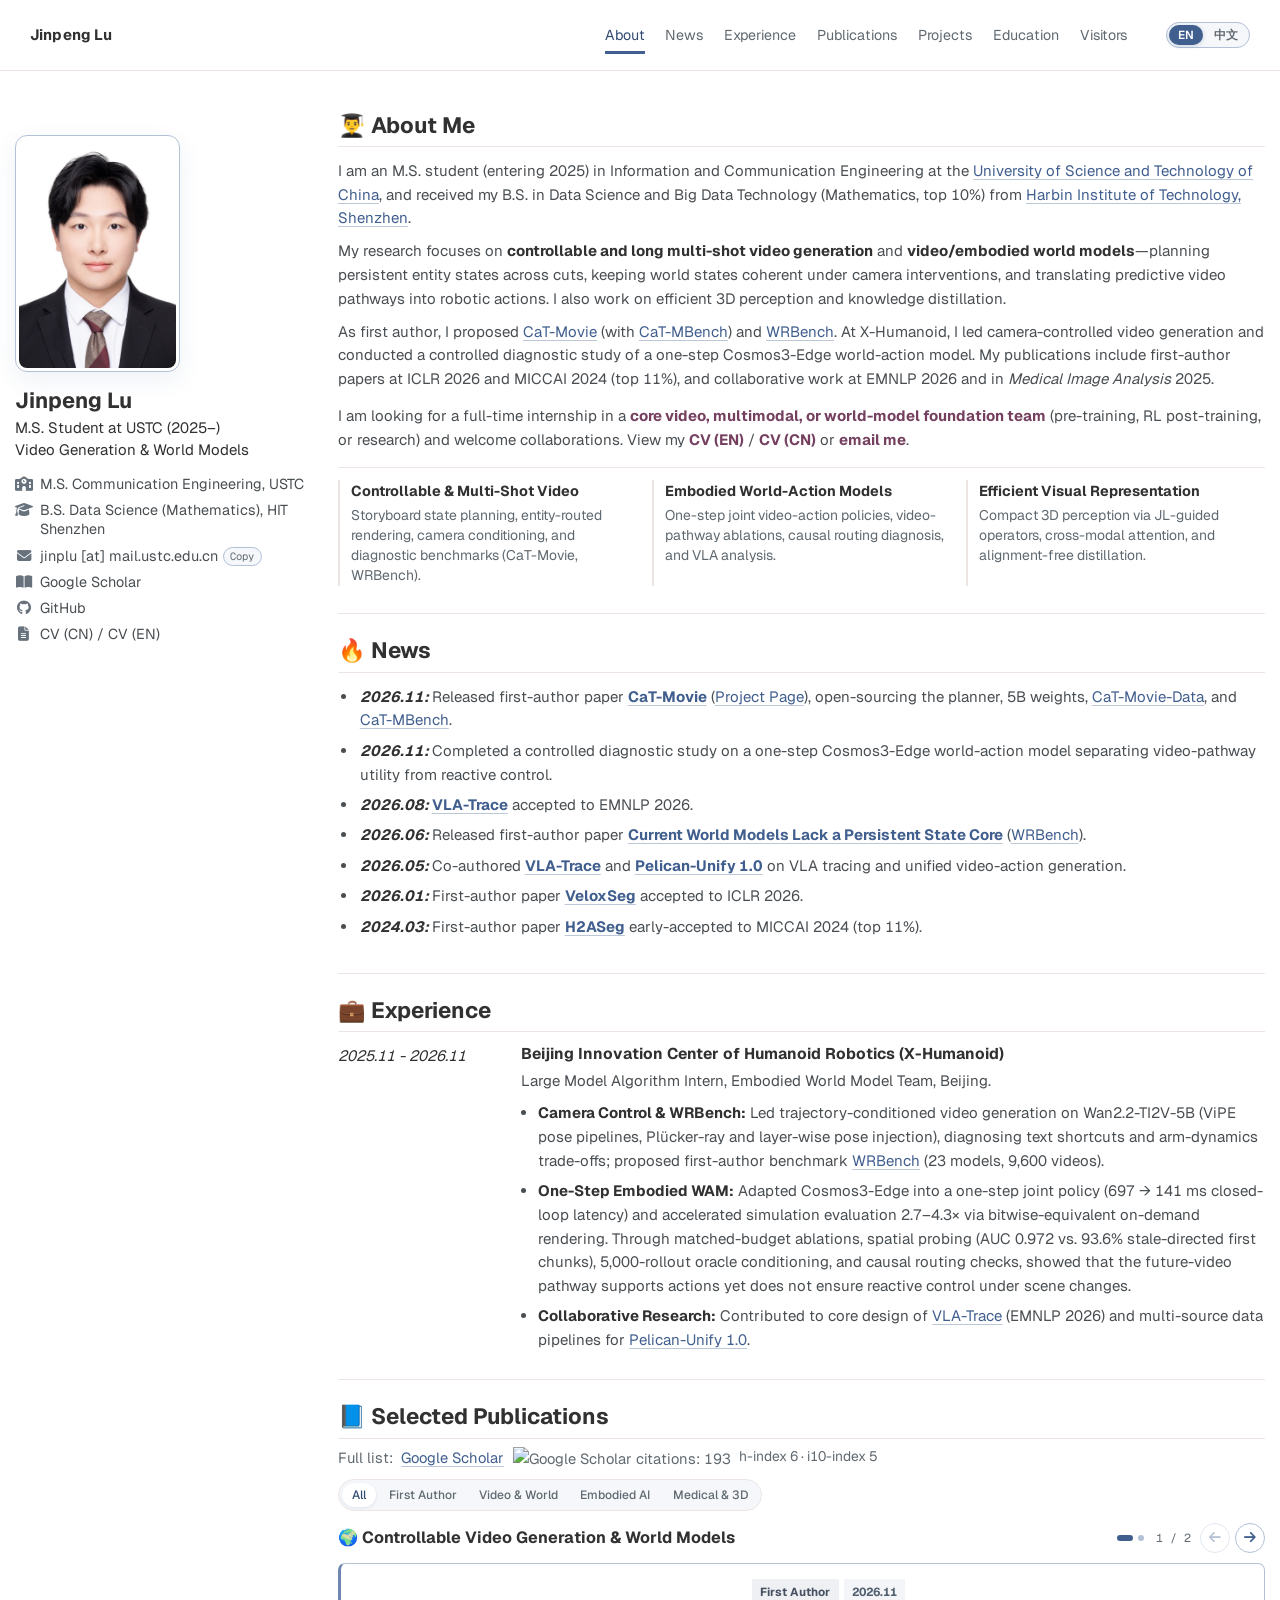
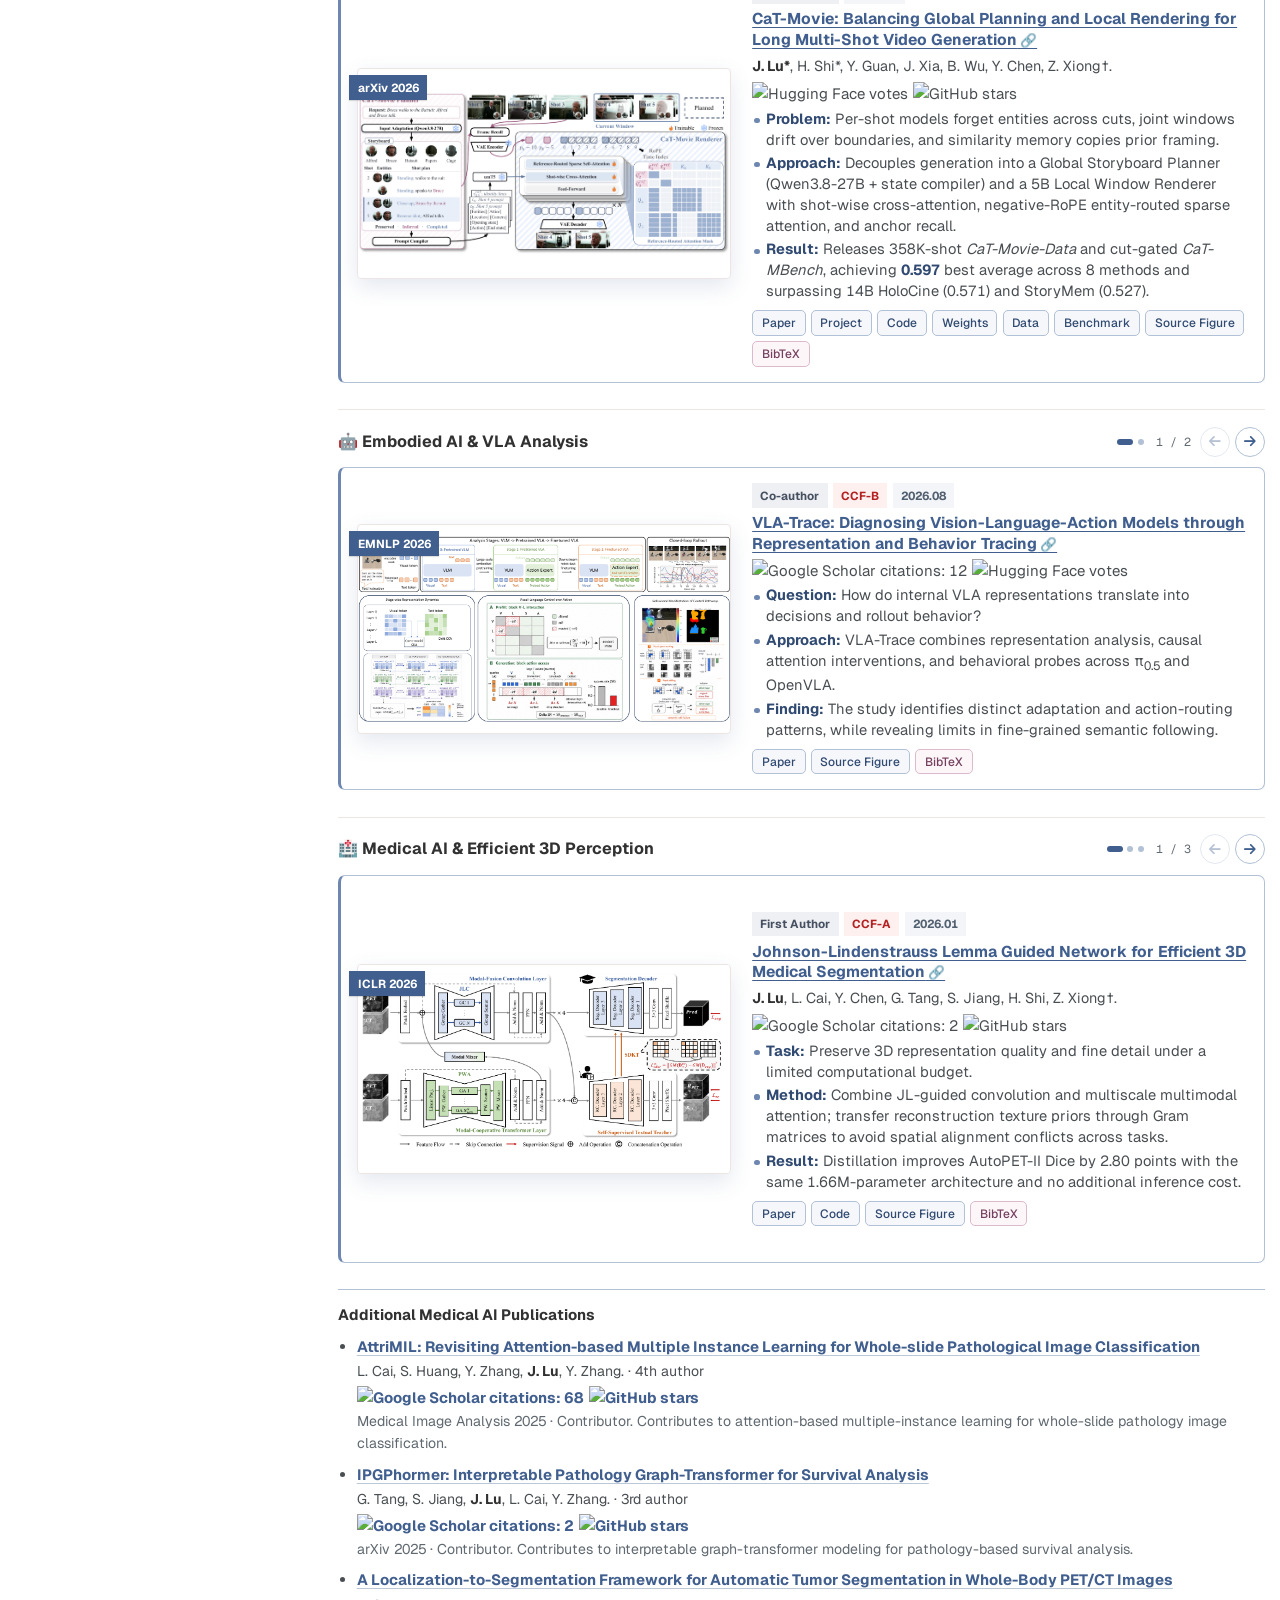
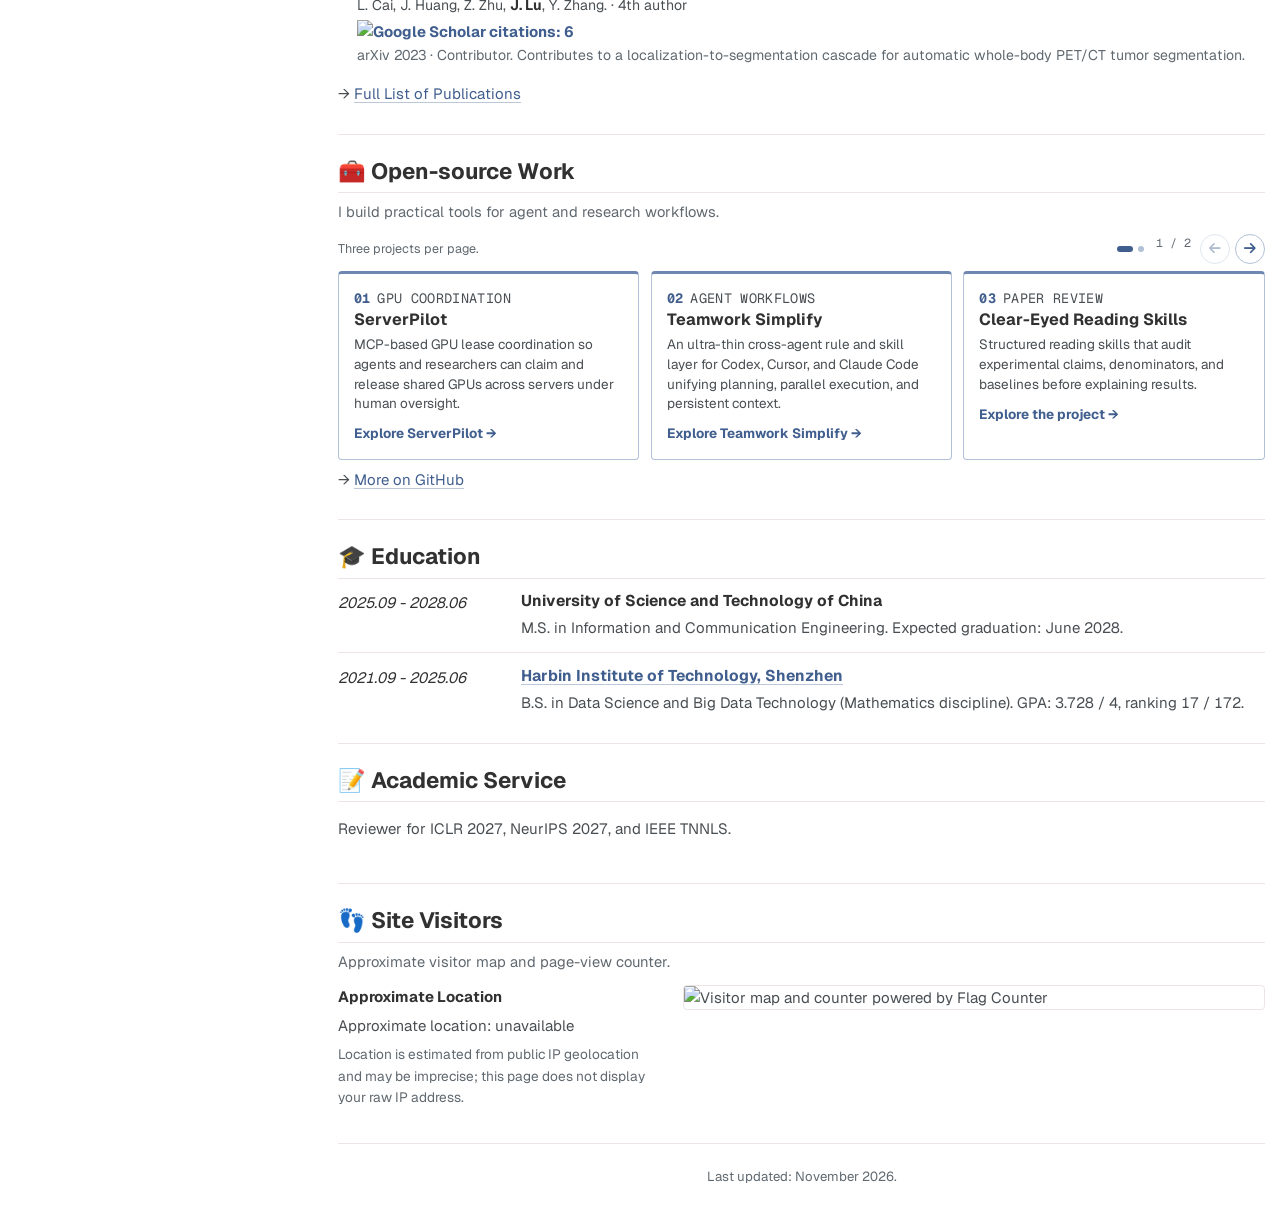
==== index.html @ 99c49405 "Note 2025 M.S. cohort and remove bold emphasis on Cosmos3-Edge" ====
<!doctype html>
<html lang="en">
  <head>
    <meta charset="utf-8">
    <meta name="viewport" content="width=device-width, initial-scale=1">
    <title>Jinpeng Lu | Controllable Video Generation and World Models</title>
    <meta
      name="description"
      content="Jinpeng Lu studies controllable and long multi-shot video generation and video/embodied world models at the University of Science and Technology of China."
    >
    <meta name="author" content="Jinpeng Lu">
    <meta property="og:title" content="Jinpeng Lu | Academic Homepage">
    <meta property="og:description" content="Controllable multi-shot video generation, video and embodied world models, and efficient 3D visual representation.">
    <meta property="og:type" content="profile">
    <meta property="og:image" content="assets/img/profile.jpg">
    <link rel="alternate" hreflang="en" href="index.html">
    <link rel="alternate" hreflang="zh-CN" href="zh.html">
    <link rel="preconnect" href="https://fonts.googleapis.com">
    <link rel="preconnect" href="https://fonts.gstatic.com" crossorigin>
    <link href="https://fonts.googleapis.com/css2?family=Geist:wght@400;500;600;700&amp;family=Geist+Mono:wght@400;500&amp;display=swap" rel="stylesheet">
    <link rel="stylesheet" href="https://cdnjs.cloudflare.com/ajax/libs/font-awesome/6.5.2/css/all.min.css">
    <link rel="stylesheet" href="assets/css/styles.css?v=20261122-bilingual">
  </head>
  <body>
    <header class="site-header" id="site-header">
      <div class="scroll-progress" id="scroll-progress" aria-hidden="true"></div>
      <nav class="navbar" aria-label="Primary navigation">
        <a class="brand" href="#about">Jinpeng Lu</a>
        <div class="nav-actions">
          <div class="lang-switch" role="group" aria-label="Language switcher">
            <a class="lang-switch-btn is-active" href="index.html" lang="en" aria-current="page">EN</a>
            <a class="lang-switch-btn" href="zh.html" lang="zh-CN" data-lang-switch>中文</a>
          </div>
          <button class="nav-toggle" type="button" aria-label="Toggle navigation" aria-expanded="false" aria-controls="primary-navigation">
            <span></span>
            <span></span>
            <span></span>
          </button>
        </div>
        <div class="nav-links" id="primary-navigation">
          <a href="#about">About</a>
          <a href="#news">News</a>
          <a href="#experience">Experience</a>
          <a href="#publications">Publications</a>
          <a href="#tools">Projects</a>
          <a href="#education">Education</a>
          <a href="#visitors">Visitors</a>
        </div>
      </nav>
    </header>

    <main class="site-layout">
      <aside class="profile-column" aria-label="Profile">
        <section class="profile-card">
          <img class="avatar" src="assets/img/profile.jpg" alt="Portrait of Jinpeng Lu">
          <h1>Jinpeng Lu</h1>
          <p class="profile-role">M.S. Student at USTC (2025–)<br>Video Generation &amp; World Models</p>

          <ul class="profile-links" aria-label="Profile links">
            <li>
              <i class="fa-solid fa-school" aria-hidden="true"></i>
              <span>M.S. Communication Engineering, USTC</span>
            </li>
            <li>
              <i class="fa-solid fa-graduation-cap" aria-hidden="true"></i>
              <span>B.S. Data Science (Mathematics), <a href="https://www.hitsz.edu.cn/" target="_blank" rel="noopener">HIT Shenzhen</a></span>
            </li>
            <li>
              <i class="fa-solid fa-envelope" aria-hidden="true"></i>
              <span class="email-row">
                <a href="mailto:jinplu@mail.ustc.edu.cn">jinplu [at] mail.ustc.edu.cn</a>
                <button class="copy-email-btn" type="button" id="copy-email-btn" data-email="jinplu@mail.ustc.edu.cn" aria-label="Copy email address">Copy</button>
              </span>
            </li>
            <li>
              <i class="fa-solid fa-book-open" aria-hidden="true"></i>
              <a href="https://scholar.google.com/citations?user=wnc_GPkAAAAJ&amp;hl=en" target="_blank" rel="noopener">
                Google Scholar
              </a>
            </li>
            <li>
              <i class="fa-brands fa-github" aria-hidden="true"></i>
              <a href="https://github.com/JinPLu?tab=repositories" target="_blank" rel="noopener">
                GitHub
              </a>
            </li>
            <li>
              <i class="fa-solid fa-file-lines" aria-hidden="true"></i>
              <span>
                <a href="docs/jinpeng-lu-cv-cn.pdf" target="_blank" rel="noopener">CV (CN)</a>
                /
                <a href="docs/jinpeng-lu-cv-en.pdf" target="_blank" rel="noopener">CV (EN)</a>
              </span>
            </li>
          </ul>
        </section>
      </aside>

      <div class="content-column">
        <section id="about" class="section about-section">
          <h2>👨‍🎓 About Me</h2>
          <div class="about-copy">
            <p>
              I am an M.S. student (entering 2025) in Information and Communication Engineering at the
              <a href="https://www.ustc.edu.cn/" target="_blank" rel="noopener">University of Science and Technology of China</a>,
              and received my B.S. in Data Science and Big Data Technology (Mathematics, top 10%) from
              <a href="https://www.hitsz.edu.cn/" target="_blank" rel="noopener">Harbin Institute of Technology, Shenzhen</a>.
            </p>
            <p>
              My research focuses on <strong>controllable and long multi-shot video generation</strong> and <strong>video/embodied world models</strong>—planning persistent entity states across cuts, keeping world states coherent under camera interventions, and translating predictive video pathways into robotic actions. I also work on efficient 3D perception and knowledge distillation.
            </p>
            <p>
              As first author, I proposed <a href="https://jinplu.github.io/CaT-Movie/" target="_blank" rel="noopener">CaT-Movie</a> (with <a href="https://huggingface.co/datasets/JinPLU/CaT-MBench" target="_blank" rel="noopener">CaT-MBench</a>) and <a href="https://jinplu.github.io/WRBench/" target="_blank" rel="noopener">WRBench</a>. At X-Humanoid, I led camera-controlled video generation and conducted a controlled diagnostic study of a one-step Cosmos3-Edge world-action model. My publications include first-author papers at ICLR 2026 and MICCAI 2024 (top 11%), and collaborative work at EMNLP 2026 and in <em>Medical Image Analysis</em> 2025.
            </p>
            <p class="current-focus">I am looking for a full-time internship in a <strong>core video, multimodal, or world-model foundation team</strong> (pre-training, RL post-training, or research) and welcome collaborations. View my <a href="docs/jinpeng-lu-cv-en.pdf" target="_blank" rel="noopener">CV (EN)</a> / <a href="docs/jinpeng-lu-cv-cn.pdf" target="_blank" rel="noopener">CV (CN)</a> or <a href="mailto:jinplu@mail.ustc.edu.cn">email me</a>.</p>
          </div>

          <ul class="quick-facts" aria-label="Research interests">
            <li>
              <strong>Controllable &amp; Multi-Shot Video</strong>
              <span>Storyboard state planning, entity-routed rendering, camera conditioning, and diagnostic benchmarks (CaT-Movie, WRBench).</span>
            </li>
            <li>
              <strong>Embodied World-Action Models</strong>
              <span>One-step joint video-action policies, video-pathway ablations, causal routing diagnosis, and VLA analysis.</span>
            </li>
            <li>
              <strong>Efficient Visual Representation</strong>
              <span>Compact 3D perception via JL-guided operators, cross-modal attention, and alignment-free distillation.</span>
            </li>
          </ul>
        </section>

        <section id="news" class="section reveal-item">
          <div class="section-heading">
            <h2>🔥 News</h2>
          </div>
          <ul class="news-list">
            <li><time>2026.11</time><span>Released first-author paper <strong><a href="https://arxiv.org/abs/2611.25620" target="_blank" rel="noopener">CaT-Movie</a></strong> (<a href="https://jinplu.github.io/CaT-Movie/" target="_blank" rel="noopener">Project Page</a>), open-sourcing the planner, 5B weights, <a href="https://huggingface.co/datasets/JinPLU/CaT-Movie-Data" target="_blank" rel="noopener">CaT-Movie-Data</a>, and <a href="https://huggingface.co/datasets/JinPLU/CaT-MBench" target="_blank" rel="noopener">CaT-MBench</a>.</span></li>
            <li><time>2026.11</time><span>Completed a controlled diagnostic study on a one-step Cosmos3-Edge world-action model separating video-pathway utility from reactive control.</span></li>
            <li><time>2026.08</time><span><strong><a href="https://arxiv.org/abs/2605.30117" target="_blank" rel="noopener">VLA-Trace</a></strong> accepted to EMNLP 2026.</span></li>
            <li><time>2026.06</time><span>Released first-author paper <strong><a href="https://arxiv.org/abs/2606.20545" target="_blank" rel="noopener">Current World Models Lack a Persistent State Core</a></strong> (<a href="https://jinplu.github.io/WRBench/" target="_blank" rel="noopener">WRBench</a>).</span></li>
            <li><time>2026.05</time><span>Co-authored <strong><a href="https://arxiv.org/abs/2605.30117" target="_blank" rel="noopener">VLA-Trace</a></strong> and <strong><a href="https://arxiv.org/abs/2605.15153" target="_blank" rel="noopener">Pelican-Unify 1.0</a></strong> on VLA tracing and unified video-action generation.</span></li>
            <li><time>2026.01</time><span>First-author paper <strong><a href="https://arxiv.org/abs/2509.22307" target="_blank" rel="noopener">VeloxSeg</a></strong> accepted to ICLR 2026.</span></li>
            <li><time>2024.03</time><span>First-author paper <strong><a href="https://doi.org/10.1007/978-3-031-72111-3_30" target="_blank" rel="noopener">H2ASeg</a></strong> early-accepted to MICCAI 2024 (top 11%).</span></li>
          </ul>
        </section>

        <section id="experience" class="section reveal-item">
          <div class="section-heading">
            <h2>💼 Experience</h2>
          </div>
          <div class="timeline">
            <article class="timeline-item">
              <div class="timeline-date">2025.11 - 2026.11</div>
              <div>
                <h3>Beijing Innovation Center of Humanoid Robotics (X-Humanoid)</h3>
                <p>Large Model Algorithm Intern, Embodied World Model Team, Beijing.</p>
                <ul class="experience-details">
                  <li><strong>Camera Control &amp; WRBench:</strong> Led trajectory-conditioned video generation on Wan2.2-TI2V-5B (ViPE pose pipelines, Plücker-ray and layer-wise pose injection), diagnosing text shortcuts and arm-dynamics trade-offs; proposed first-author benchmark <a href="https://jinplu.github.io/WRBench/" target="_blank" rel="noopener">WRBench</a> (23 models, 9,600 videos).</li>
                  <li><strong>One-Step Embodied WAM:</strong> Adapted Cosmos3-Edge into a one-step joint policy (697 → 141 ms closed-loop latency) and accelerated simulation evaluation 2.7–4.3× via bitwise-equivalent on-demand rendering. Through matched-budget ablations, spatial probing (AUC 0.972 vs. 93.6% stale-directed first chunks), 5,000-rollout oracle conditioning, and causal routing checks, showed that the future-video pathway supports actions yet does not ensure reactive control under scene changes.</li>
                  <li><strong>Collaborative Research:</strong> Contributed to core design of <a href="https://arxiv.org/abs/2605.30117" target="_blank" rel="noopener">VLA-Trace</a> (EMNLP 2026) and multi-source data pipelines for <a href="https://arxiv.org/abs/2605.15153" target="_blank" rel="noopener">Pelican-Unify 1.0</a>.</li>
                </ul>
              </div>
            </article>
          </div>
        </section>

        <section id="publications" class="section reveal-item">
          <div class="section-heading">
            <h2>📘 Selected Publications</h2>
            <div class="publications-toolbar">
              <p class="citation-overview">
                Full list: <a href="https://scholar.google.com/citations?user=wnc_GPkAAAAJ&amp;hl=en" target="_blank" rel="noopener">Google Scholar</a>
                <a class="metric-link" href="https://scholar.google.com/citations?user=wnc_GPkAAAAJ&amp;hl=en" target="_blank" rel="noopener">
                  <img src="https://img.shields.io/badge/citations-193-blue?logo=google-scholar&amp;logoColor=white&amp;style=flat-square" alt="Google Scholar citations: 193">
                </a>
                <span class="citation-stats">h-index 6 · i10-index 5</span>
              </p>
              <div class="pub-filter-tabs" role="toolbar" aria-label="Filter publications">
                <button class="pub-filter-tab is-active" type="button" data-pub-filter="all">All</button>
                <button class="pub-filter-tab" type="button" data-pub-filter="first">First Author</button>
                <button class="pub-filter-tab" type="button" data-pub-filter="video">Video &amp; World</button>
                <button class="pub-filter-tab" type="button" data-pub-filter="embodied">Embodied AI</button>
                <button class="pub-filter-tab" type="button" data-pub-filter="medical">Medical &amp; 3D</button>
              </div>
            </div>
          </div>

          <div class="publication-fields">
            <div class="publication-field" data-topic-group="video">
              <div class="publication-field-header">
                <h3 class="publication-field-heading">🌍 Controllable Video Generation &amp; World Models</h3>
                <div class="publication-rail-controls" aria-label="Video generation publication controls">
                  <span class="publication-rail-counter" data-publication-counter aria-live="polite">1 / 2</span>
                  <button class="publication-rail-button" type="button" data-publication-control="previous" aria-label="Show previous Video Generation publication">
                    <i class="fa-solid fa-arrow-left" aria-hidden="true"></i>
                  </button>
                  <button class="publication-rail-button" type="button" data-publication-control="next" aria-label="Show next Video Generation publication">
                    <i class="fa-solid fa-arrow-right" aria-hidden="true"></i>
                  </button>
                </div>
              </div>
              <div class="publication-list publication-rail" data-publication-rail tabindex="0" aria-label="Video generation and world model publications">
                <article class="publication" data-topic="video" data-role="first">
                  <a class="pub-figure" href="assets/papers/cat-movie-overview.png" data-lightbox-img="assets/papers/cat-movie-overview.png" data-lightbox-title="CaT-Movie Overview" target="_blank" rel="noopener" aria-label="Open CaT-Movie overview figure">
                    <span class="badge badge-primary">arXiv 2026</span>
                    <img src="assets/papers/cat-movie-overview.png" alt="CaT-Movie overview showing Global Storyboard Planner, Anchor Recall, and Local Window Renderer">
                  </a>
                  <div class="pub-body">
                    <div class="pub-meta">
                      <span class="badge badge-role">First Author</span>
                      <span class="badge badge-period">2026.11</span>
                    </div>
                    <h3><a href="https://arxiv.org/abs/2611.25620" target="_blank" rel="noopener">CaT-Movie: Balancing Global Planning and Local Rendering for Long Multi-Shot Video Generation</a></h3>
                    <p class="authors"><strong>J. Lu*</strong>, H. Shi*, Y. Guan, J. Xia, B. Wu, Y. Chen, Z. Xiong†.</p>
                    <div class="pub-metrics" aria-label="Paper metrics">
                      <a class="metric-link" href="https://huggingface.co/papers/2611.25620" target="_blank" rel="noopener">
                        <img src="https://img.shields.io/badge/dynamic/json?style=flat-square&amp;label=HF%20votes&amp;query=upvotes&amp;url=https%3A%2F%2Fhuggingface.co%2Fapi%2Fpapers%2F2611.25620&amp;color=405e8e" alt="Hugging Face votes">
                      </a>
                      <a class="metric-link" href="https://github.com/JinPLu/CaT-Movie" target="_blank" rel="noopener">
                        <img src="https://img.shields.io/github/stars/JinPLu/CaT-Movie?style=flat-square&amp;label=Stars&amp;color=405e8e" alt="GitHub stars">
                      </a>
                    </div>
                    <ul class="pub-summary" aria-label="Project summary">
                      <li><strong>Problem:</strong> Per-shot models forget entities across cuts, joint windows drift over boundaries, and similarity memory copies prior framing.</li>
                      <li><strong>Approach:</strong> Decouples generation into a Global Storyboard Planner (Qwen3.8-27B + state compiler) and a 5B Local Window Renderer with shot-wise cross-attention, negative-RoPE entity-routed sparse attention, and anchor recall.</li>
                      <li><strong>Result:</strong> Releases 358K-shot <em>CaT-Movie-Data</em> and cut-gated <em>CaT-MBench</em>, achieving <strong>0.597</strong> best average across 8 methods and surpassing 14B HoloCine (0.571) and StoryMem (0.527).</li>
                    </ul>
                    <div class="pub-links">
                      <a href="https://arxiv.org/abs/2611.25620" target="_blank" rel="noopener">Paper</a>
                      <a href="https://jinplu.github.io/CaT-Movie/" target="_blank" rel="noopener">Project</a>
                      <a href="https://github.com/JinPLu/CaT-Movie" target="_blank" rel="noopener">Code</a>
                      <a href="https://huggingface.co/JinPLU/CaT-Movie" target="_blank" rel="noopener">Weights</a>
                      <a href="https://huggingface.co/datasets/JinPLU/CaT-Movie-Data" target="_blank" rel="noopener">Data</a>
                      <a href="https://huggingface.co/datasets/JinPLU/CaT-MBench" target="_blank" rel="noopener">Benchmark</a>
                      <a href="assets/papers/cat-movie-overview.png" target="_blank" rel="noopener">Source Figure</a>
                      <button class="bibtex-toggle" type="button" data-bibtex-toggle="bib-catmovie" aria-expanded="false">BibTeX</button>
                    </div>
                    <div class="bibtex-drawer" id="bib-catmovie" hidden>
                      <div class="bibtex-drawer-head">
                        <span>BibTeX</span>
                        <button class="bibtex-copy-btn" type="button" data-bibtex-copy="bib-catmovie">Copy</button>
                      </div>
                      <pre>@article{lu2026catmovie,
  title={CaT-Movie: Balancing Global Planning and Local Rendering for Long Multi-Shot Video Generation},
  author={Lu, Jinpeng and Shi, Haoyuan and Guan, Yuanshen and Xia, Jiyuan and Wu, Bin and Chen, Yinda and Xiong, Zhiwei},
  journal={arXiv preprint arXiv:2611.25620},
  year={2026}
}</pre>
                    </div>
                  </div>
                </article>

                <article class="publication" data-topic="video" data-role="first">
                  <a class="pub-figure" href="assets/papers/wrbench-teaser.pdf" data-lightbox-img="assets/papers/previews/wrbench-teaser.png" data-lightbox-title="WRBench: Persistent State Core" target="_blank" rel="noopener" aria-label="Open WRBench source figure">
                    <span class="badge badge-primary">arXiv 2026</span>
                    <img src="assets/papers/previews/wrbench-teaser.png" alt="WRBench source figure showing viewpoint changes and state-consistency evaluation" loading="lazy">
                  </a>
                  <div class="pub-body">
                    <div class="pub-meta">
                      <span class="badge badge-role">First Author</span>
                      <span class="badge badge-period">2026.06</span>
                    </div>
                    <h3><a href="https://arxiv.org/abs/2606.20545" target="_blank" rel="noopener">Current World Models Lack a Persistent State Core</a></h3>
                    <p class="authors"><strong>J. Lu</strong>, D. Zhu, H. Shi, L. Cai, G. Tang, Y. Chen, J. Cao, D. Tang, Y. Zhang, Y. Dai, X. Ju†.</p>
                    <div class="pub-metrics" aria-label="Paper metrics">
                      <a class="metric-link" href="https://scholar.google.com/citations?view_op=view_citation&amp;hl=en&amp;user=wnc_GPkAAAAJ&amp;pagesize=100&amp;citation_for_view=wnc_GPkAAAAJ:YsMSGLbcyi4C" target="_blank" rel="noopener">
                        <img src="https://img.shields.io/badge/citations-14-blue?logo=google-scholar&amp;logoColor=white&amp;style=flat-square" alt="Google Scholar citations: 14">
                      </a>
                      <a class="metric-link" href="https://huggingface.co/papers/2606.20545" target="_blank" rel="noopener">
                        <img src="https://img.shields.io/badge/dynamic/json?style=flat-square&amp;label=HF%20votes&amp;query=upvotes&amp;url=https%3A%2F%2Fhuggingface.co%2Fapi%2Fpapers%2F2606.20545&amp;color=405e8e" alt="Hugging Face votes">
                      </a>
                      <a class="metric-link" href="https://github.com/JinPLu/WRBench" target="_blank" rel="noopener">
                        <img src="https://img.shields.io/github/stars/JinPLu/WRBench?style=flat-square&amp;label=Stars&amp;color=405e8e" alt="GitHub stars">
                      </a>
                    </div>
                    <ul class="pub-summary" aria-label="Project summary">
                      <li><strong>Question:</strong> Is rendering decoupled from world-state evolution when camera motion changes only the observation?</li>
                      <li><strong>Approach:</strong> WRBench separates camera execution, visual integrity, visible evolution, re-observation support, and conditional endpoint consistency across four native camera-control interfaces.</li>
                      <li><strong>Finding:</strong> Across 9,600 videos from 23 models, viewpoint changes disrupted event evolution; better visuals and re-observation support did not reliably yield correct event endpoints.</li>
                    </ul>
                    <div class="pub-links">
                      <a href="https://arxiv.org/abs/2606.20545" target="_blank" rel="noopener">Paper</a>
                      <a href="https://jinplu.github.io/WRBench/" target="_blank" rel="noopener">Project</a>
                      <a href="https://github.com/JinPLu/WRBench" target="_blank" rel="noopener">Code</a>
                      <a href="https://huggingface.co/collections/WRBench/wrbench-current-world-models-lack-a-persistent-state-core-6a365c717251293c9fc2cc26" target="_blank" rel="noopener">Artifacts</a>
                      <a href="https://huggingface.co/spaces/WRBench/wrbench-leaderboard" target="_blank" rel="noopener">Leaderboard</a>
                      <a href="assets/papers/wrbench-teaser.pdf" target="_blank" rel="noopener">Source Figure</a>
                      <button class="bibtex-toggle" type="button" data-bibtex-toggle="bib-wrbench" aria-expanded="false">BibTeX</button>
                    </div>
                    <div class="bibtex-drawer" id="bib-wrbench" hidden>
                      <div class="bibtex-drawer-head">
                        <span>BibTeX</span>
                        <button class="bibtex-copy-btn" type="button" data-bibtex-copy="bib-wrbench">Copy</button>
                      </div>
                      <pre>@article{lu2026wrbench,
  title={Current World Models Lack a Persistent State Core},
  author={Lu, Jinpeng and Zhu, Dexu and Shi, Haoyuan and Cai, Linghan and Tang, Guo and Chen, Yinda and Cao, Jie and Tang, Duyu and Zhang, Yi and Dai, Yong and Ju, Xiaozhu},
  journal={arXiv preprint arXiv:2606.20545},
  year={2026}
}</pre>
                    </div>
                  </div>
                </article>
              </div>
            </div>

            <div class="publication-field" data-topic-group="embodied">
              <div class="publication-field-header">
                <h3 class="publication-field-heading">🤖 Embodied AI &amp; VLA Analysis</h3>
                <div class="publication-rail-controls" aria-label="Embodied AI publication controls">
                  <span class="publication-rail-counter" data-publication-counter aria-live="polite">1 / 2</span>
                  <button class="publication-rail-button" type="button" data-publication-control="previous" aria-label="Show previous Embodied AI publication">
                    <i class="fa-solid fa-arrow-left" aria-hidden="true"></i>
                  </button>
                  <button class="publication-rail-button" type="button" data-publication-control="next" aria-label="Show next Embodied AI publication">
                    <i class="fa-solid fa-arrow-right" aria-hidden="true"></i>
                  </button>
                </div>
              </div>
              <div class="publication-list publication-rail" data-publication-rail tabindex="0" aria-label="Embodied AI publications">
                <article class="publication" data-topic="embodied" data-role="collab">
                  <a class="pub-figure" href="assets/papers/vlatrace-framework.pdf" data-lightbox-img="assets/papers/previews/vlatrace-framework.png" data-lightbox-title="VLA-Trace Framework" target="_blank" rel="noopener" aria-label="Open VLA-Trace source figure">
                    <span class="badge badge-primary">EMNLP 2026</span>
                    <img src="assets/papers/previews/vlatrace-framework.png" alt="VLA-Trace source figure showing representation and behavior tracing framework" loading="lazy">
                  </a>
                  <div class="pub-body">
                    <div class="pub-meta">
                      <span class="badge badge-role">Co-author</span>
                      <span class="badge badge-ccf">CCF-B</span>
                      <span class="badge badge-period">2026.08</span>
                    </div>
                    <h3><a href="https://arxiv.org/abs/2605.30117" target="_blank" rel="noopener">VLA-Trace: Diagnosing Vision-Language-Action Models through Representation and Behavior Tracing</a></h3>
                    <div class="pub-metrics" aria-label="Paper metrics">
                      <a class="metric-link" href="https://scholar.google.com/citations?view_op=view_citation&amp;hl=en&amp;user=wnc_GPkAAAAJ&amp;pagesize=100&amp;citation_for_view=wnc_GPkAAAAJ:W7OEmFMy1HYC" target="_blank" rel="noopener">
                        <img src="https://img.shields.io/badge/citations-12-blue?logo=google-scholar&amp;logoColor=white&amp;style=flat-square" alt="Google Scholar citations: 12">
                      </a>
                      <a class="metric-link" href="https://huggingface.co/papers/2605.30117" target="_blank" rel="noopener">
                        <img src="https://img.shields.io/badge/dynamic/json?style=flat-square&amp;label=HF%20votes&amp;query=upvotes&amp;url=https%3A%2F%2Fhuggingface.co%2Fapi%2Fpapers%2F2605.30117&amp;color=405e8e" alt="Hugging Face votes">
                      </a>
                    </div>
                    <ul class="pub-summary" aria-label="Project summary">
                      <li><strong>Question:</strong> How do internal VLA representations translate into decisions and rollout behavior?</li>
                      <li><strong>Approach:</strong> VLA-Trace combines representation analysis, causal attention interventions, and behavioral probes across π<sub>0.5</sub> and OpenVLA.</li>
                      <li><strong>Finding:</strong> The study identifies distinct adaptation and action-routing patterns, while revealing limits in fine-grained semantic following.</li>
                    </ul>
                    <div class="pub-links">
                      <a href="https://arxiv.org/abs/2605.30117" target="_blank" rel="noopener">Paper</a>
                      <a href="assets/papers/vlatrace-framework.pdf" target="_blank" rel="noopener">Source Figure</a>
                      <button class="bibtex-toggle" type="button" data-bibtex-toggle="bib-vlatrace" aria-expanded="false">BibTeX</button>
                    </div>
                    <div class="bibtex-drawer" id="bib-vlatrace" hidden>
                      <div class="bibtex-drawer-head">
                        <span>BibTeX</span>
                        <button class="bibtex-copy-btn" type="button" data-bibtex-copy="bib-vlatrace">Copy</button>
                      </div>
                      <pre>@inproceedings{shi2026vlatrace,
  title={VLA-Trace: Diagnosing Vision-Language-Action Models through Representation and Behavior Tracing},
  author={Shi, Haoyuan and others},
  booktitle={EMNLP},
  year={2026}
}</pre>
                    </div>
                  </div>
                </article>

                <article class="publication" data-topic="embodied" data-role="collab">
                  <a class="pub-figure" href="assets/papers/pelican-unified-ac.pdf" data-lightbox-img="assets/papers/previews/pelican-unified-ac.png" data-lightbox-title="Pelican-Unify 1.0 Architecture" target="_blank" rel="noopener" aria-label="Open Pelican-Unify source figure">
                    <span class="badge badge-primary">arXiv 2026</span>
                    <img src="assets/papers/previews/pelican-unified-ac.png" alt="Pelican-Unify source figure showing embodied intelligence model components" loading="lazy">
                  </a>
                  <div class="pub-body">
                    <div class="pub-meta">
                      <span class="badge badge-role">Co-author</span>
                      <span class="badge badge-period">2026.05</span>
                    </div>
                    <h3><a href="https://arxiv.org/abs/2605.15153" target="_blank" rel="noopener">Pelican-Unify 1.0: A Unified Embodied Intelligence Model</a></h3>
                    <div class="pub-metrics" aria-label="Paper metrics">
                      <a class="metric-link" href="https://scholar.google.com/citations?view_op=view_citation&amp;hl=en&amp;user=wnc_GPkAAAAJ&amp;pagesize=100&amp;citation_for_view=wnc_GPkAAAAJ:eQOLeE2rZwMC" target="_blank" rel="noopener">
                        <img src="https://img.shields.io/badge/citations-9-blue?logo=google-scholar&amp;logoColor=white&amp;style=flat-square" alt="Google Scholar citations: 9">
                      </a>
                      <a class="metric-link" href="https://huggingface.co/papers/2605.15153" target="_blank" rel="noopener">
                        <img src="https://img.shields.io/badge/dynamic/json?style=flat-square&amp;label=HF%20votes&amp;query=upvotes&amp;url=https%3A%2F%2Fhuggingface.co%2Fapi%2Fpapers%2F2605.15153&amp;color=405e8e" alt="Hugging Face votes">
                      </a>
                    </div>
                    <ul class="pub-summary" aria-label="Project summary">
                      <li><strong>Question:</strong> Can one embodied model connect visual understanding, reasoning, future prediction, and action generation?</li>
                      <li><strong>Approach:</strong> Pelican-Unify uses a shared vision-language model, then jointly generates future video and action.</li>
                      <li><strong>Training:</strong> Language, video, and action objectives are optimized together instead of as isolated specialist capabilities.</li>
                    </ul>
                    <div class="pub-links">
                      <a href="https://arxiv.org/abs/2605.15153" target="_blank" rel="noopener">Paper</a>
                      <a href="assets/papers/pelican-unified-ac.pdf" target="_blank" rel="noopener">Source Figure</a>
                      <button class="bibtex-toggle" type="button" data-bibtex-toggle="bib-pelican" aria-expanded="false">BibTeX</button>
                    </div>
                    <div class="bibtex-drawer" id="bib-pelican" hidden>
                      <div class="bibtex-drawer-head">
                        <span>BibTeX</span>
                        <button class="bibtex-copy-btn" type="button" data-bibtex-copy="bib-pelican">Copy</button>
                      </div>
                      <pre>@article{zhang2026pelican,
  title={Pelican-Unify 1.0: A Unified Embodied Intelligence Model for Understanding, Reasoning, Imagination and Action},
  author={Zhang, Yi and others},
  journal={arXiv preprint arXiv:2605.15153},
  year={2026}
}</pre>
                    </div>
                  </div>
                </article>
              </div>
            </div>

            <div class="publication-field" data-topic-group="medical">
              <div class="publication-field-header">
                <h3 class="publication-field-heading">🏥 Medical AI &amp; Efficient 3D Perception</h3>
                <div class="publication-rail-controls" aria-label="Medical AI publication controls">
                  <span class="publication-rail-counter" data-publication-counter aria-live="polite">1 / 3</span>
                  <button class="publication-rail-button" type="button" data-publication-control="previous" aria-label="Show previous Medical AI publication">
                    <i class="fa-solid fa-arrow-left" aria-hidden="true"></i>
                  </button>
                  <button class="publication-rail-button" type="button" data-publication-control="next" aria-label="Show next Medical AI publication">
                    <i class="fa-solid fa-arrow-right" aria-hidden="true"></i>
                  </button>
                </div>
              </div>
              <div class="publication-list publication-rail" data-publication-rail tabindex="0" aria-label="Medical AI publications">
                <article class="publication" data-topic="medical" data-role="first">
                  <a class="pub-figure" href="assets/papers/veloxseg-overview.pdf" data-lightbox-img="assets/papers/previews/veloxseg-overview.png" data-lightbox-title="VeloxSeg Overview (ICLR 2026)" target="_blank" rel="noopener" aria-label="Open VeloxSeg source figure">
                    <span class="badge badge-primary">ICLR 2026</span>
                    <img src="assets/papers/previews/veloxseg-overview.png" alt="VeloxSeg overview source figure" loading="lazy">
                  </a>
                  <div class="pub-body">
                    <div class="pub-meta">
                      <span class="badge badge-role">First Author</span>
                      <span class="badge badge-ccf">CCF-A</span>
                      <span class="badge badge-period">2026.01</span>
                    </div>
                    <h3><a href="https://arxiv.org/abs/2509.22307" target="_blank" rel="noopener">Johnson-Lindenstrauss Lemma Guided Network for Efficient 3D Medical Segmentation</a></h3>
                    <p class="authors"><strong>J. Lu</strong>, L. Cai, Y. Chen, G. Tang, S. Jiang, H. Shi, Z. Xiong†.</p>
                    <div class="pub-metrics" aria-label="Paper metrics">
                      <a class="metric-link" href="https://scholar.google.com/citations?view_op=view_citation&amp;hl=en&amp;user=wnc_GPkAAAAJ&amp;pagesize=100&amp;citation_for_view=wnc_GPkAAAAJ:WF5omc3nYNoC" target="_blank" rel="noopener">
                        <img src="https://img.shields.io/badge/citations-2-blue?logo=google-scholar&amp;logoColor=white&amp;style=flat-square" alt="Google Scholar citations: 2">
                      </a>
                      <a class="metric-link" href="https://github.com/JinPLu/VeloxSeg" target="_blank" rel="noopener">
                        <img src="https://img.shields.io/github/stars/JinPLu/VeloxSeg?style=flat-square&amp;label=Stars&amp;color=405e8e" alt="GitHub stars">
                      </a>
                    </div>
                    <ul class="pub-summary" aria-label="Project summary">
                      <li><strong>Task:</strong> Preserve 3D representation quality and fine detail under a limited computational budget.</li>
                      <li><strong>Method:</strong> Combine JL-guided convolution and multiscale multimodal attention; transfer reconstruction texture priors through Gram matrices to avoid spatial alignment conflicts across tasks.</li>
                      <li><strong>Result:</strong> Distillation improves AutoPET-II Dice by 2.80 points with the same 1.66M-parameter architecture and no additional inference cost.</li>
                    </ul>
                    <div class="pub-links">
                      <a href="https://arxiv.org/abs/2509.22307" target="_blank" rel="noopener">Paper</a>
                      <a href="https://github.com/JinPLu/VeloxSeg" target="_blank" rel="noopener">Code</a>
                      <a href="assets/papers/veloxseg-overview.pdf" target="_blank" rel="noopener">Source Figure</a>
                      <button class="bibtex-toggle" type="button" data-bibtex-toggle="bib-veloxseg" aria-expanded="false">BibTeX</button>
                    </div>
                    <div class="bibtex-drawer" id="bib-veloxseg" hidden>
                      <div class="bibtex-drawer-head">
                        <span>BibTeX</span>
                        <button class="bibtex-copy-btn" type="button" data-bibtex-copy="bib-veloxseg">Copy</button>
                      </div>
                      <pre>@inproceedings{lu2026veloxseg,
  title={Johnson-Lindenstrauss Lemma Guided Network for Efficient 3D Medical Segmentation},
  author={Lu, Jinpeng and Cai, Linghan and Chen, Yinda and Tang, Guo and Jiang, Songhan and Shi, Haoyuan and Xiong, Zhiwei},
  booktitle={ICLR},
  year={2026}
}</pre>
                    </div>
                  </div>
                </article>

                <article class="publication" data-topic="medical" data-role="first">
                  <a class="pub-figure" href="assets/papers/dinov3-petct-feature.pdf" data-lightbox-img="assets/papers/previews/dinov3-petct-feature.png" data-lightbox-title="DINOv3 Medical Vision Features" target="_blank" rel="noopener" aria-label="Open DINOv3 medical feature source figure">
                    <span class="badge badge-primary">arXiv 2025</span>
                    <img src="assets/papers/previews/dinov3-petct-feature.png" alt="DINOv3 PET/CT feature source figure" loading="lazy">
                  </a>
                  <div class="pub-body">
                    <div class="pub-meta">
                      <span class="badge badge-role">Co-First Author</span>
                      <span class="badge badge-period">2025.09</span>
                    </div>
                    <h3><a href="https://arxiv.org/abs/2509.06467" target="_blank" rel="noopener">Does DINOv3 Set a New Medical Vision Standard?</a></h3>
                    <p class="authors">C. Liu*, Y. Chen*, H. Shi*, <strong>J. Lu*</strong>, B. Jian*, J. Pan*, L. Cai*, et al.</p>
                    <div class="pub-metrics" aria-label="Paper metrics">
                      <a class="metric-link" href="https://scholar.google.com/citations?view_op=view_citation&amp;hl=en&amp;user=wnc_GPkAAAAJ&amp;pagesize=100&amp;citation_for_view=wnc_GPkAAAAJ:2osOgNQ5qMEC" target="_blank" rel="noopener">
                        <img src="https://img.shields.io/badge/citations-61-blue?logo=google-scholar&amp;logoColor=white&amp;style=flat-square" alt="Google Scholar citations: 61">
                      </a>
                      <a class="metric-link" href="https://huggingface.co/papers/2509.06467" target="_blank" rel="noopener">
                        <img src="https://img.shields.io/badge/dynamic/json?style=flat-square&amp;label=HF%20votes&amp;query=upvotes&amp;url=https%3A%2F%2Fhuggingface.co%2Fapi%2Fpapers%2F2509.06467&amp;color=405e8e" alt="Hugging Face votes">
                      </a>
                    </div>
                    <ul class="pub-summary" aria-label="Project summary">
                      <li><strong>Task:</strong> Test whether natural-image pretraining provides a general visual representation for medical tasks.</li>
                      <li><strong>Method:</strong> Adapt frozen DINOv3 features to 2D/3D classification and 3D segmentation, comparing model scales and input resolutions.</li>
                      <li><strong>Result:</strong> Surpasses medical-specific models on some tasks, but scaling gains vary and transfer remains limited in pathology, electron microscopy, and PET.</li>
                    </ul>
                    <div class="pub-links">
                      <a href="https://arxiv.org/abs/2509.06467" target="_blank" rel="noopener">Paper</a>
                      <a href="https://huggingface.co/papers/2509.06467" target="_blank" rel="noopener">HF Paper</a>
                      <a href="assets/papers/dinov3-petct-feature.pdf" target="_blank" rel="noopener">Source Figure</a>
                      <button class="bibtex-toggle" type="button" data-bibtex-toggle="bib-dinov3" aria-expanded="false">BibTeX</button>
                    </div>
                    <div class="bibtex-drawer" id="bib-dinov3" hidden>
                      <div class="bibtex-drawer-head">
                        <span>BibTeX</span>
                        <button class="bibtex-copy-btn" type="button" data-bibtex-copy="bib-dinov3">Copy</button>
                      </div>
                      <pre>@article{liu2025dinov3med,
  title={Does DINOv3 Set a New Medical Vision Standard?},
  author={Liu, Che and Chen, Yinda and Shi, Haoyuan and Lu, Jinpeng and others},
  journal={arXiv preprint arXiv:2509.06467},
  year={2025}
}</pre>
                    </div>
                  </div>
                </article>

                <article class="publication" data-topic="medical" data-role="first">
                  <a class="pub-figure" href="assets/papers/h2aseg-overview.png" data-lightbox-img="assets/papers/h2aseg-overview.png" data-lightbox-title="H2ASeg Overview (MICCAI 2024)" target="_blank" rel="noopener" aria-label="Open H2ASeg source figure">
                    <span class="badge badge-primary">MICCAI 2024</span>
                    <img src="assets/papers/h2aseg-overview.png" alt="H2ASeg source figure showing PET/CT hierarchical adaptive interaction architecture" loading="lazy">
                  </a>
                  <div class="pub-body">
                    <div class="pub-meta">
                      <span class="badge badge-role">First Author</span>
                      <a class="badge badge-ccf" href="https://conferences.miccai.org/2024/en/Update-on-MICCAI-2024-Paper-Reviews.html" target="_blank" rel="noopener" title="Approximately 11% of reviewed papers were early accepted">CCF-B, top 11%</a>
                      <span class="badge badge-period">2024.03</span>
                    </div>
                    <h3><a href="https://doi.org/10.1007/978-3-031-72111-3_30" target="_blank" rel="noopener">H2ASeg: Hierarchical Adaptive Interaction and Weighting Network for Tumor Segmentation in PET/CT Images</a></h3>
                    <p class="authors"><strong>J. Lu</strong>, J. Chen, L. Cai, S. Jiang, Y. Zhang†.</p>
                    <div class="pub-metrics" aria-label="Paper metrics">
                      <a class="metric-link" href="https://scholar.google.com/citations?view_op=view_citation&amp;hl=en&amp;user=wnc_GPkAAAAJ&amp;pagesize=100&amp;citation_for_view=wnc_GPkAAAAJ:u5HHmVD_uO8C" target="_blank" rel="noopener">
                        <img src="https://img.shields.io/badge/citations-19-blue?logo=google-scholar&amp;logoColor=white&amp;style=flat-square" alt="Google Scholar citations: 19">
                      </a>
                      <a class="metric-link" href="https://github.com/JinPLu/H2ASeg" target="_blank" rel="noopener">
                        <img src="https://img.shields.io/github/stars/JinPLu/H2ASeg?style=flat-square&amp;label=Stars&amp;color=405e8e" alt="GitHub stars">
                      </a>
                    </div>
                    <ul class="pub-summary" aria-label="Project summary">
                      <li><strong>Task:</strong> Overcome limited information exchange between independent PET and CT encoders to exploit complementary semantic and structural cues.</li>
                      <li><strong>Method:</strong> Use local and global bidirectional attention for cross-modal interaction, then adaptively select modality features by target relevance.</li>
                      <li><strong>Result:</strong> Outperforms compared methods on AutoPET-II and Hecktor2022; ablations and weight analysis support hierarchical interaction and adaptive feature selection.</li>
                    </ul>
                    <div class="pub-links">
                      <a href="https://doi.org/10.1007/978-3-031-72111-3_30" target="_blank" rel="noopener">Paper</a>
                      <a href="https://github.com/JinPLu/H2ASeg" target="_blank" rel="noopener">Code</a>
                      <a href="assets/papers/h2aseg-overview.png" target="_blank" rel="noopener">Source Figure</a>
                      <button class="bibtex-toggle" type="button" data-bibtex-toggle="bib-h2aseg" aria-expanded="false">BibTeX</button>
                    </div>
                    <div class="bibtex-drawer" id="bib-h2aseg" hidden>
                      <div class="bibtex-drawer-head">
                        <span>BibTeX</span>
                        <button class="bibtex-copy-btn" type="button" data-bibtex-copy="bib-h2aseg">Copy</button>
                      </div>
                      <pre>@inproceedings{lu2024h2aseg,
  title={H2ASeg: Hierarchical Adaptive Interaction and Weighting Network for Tumor Segmentation in PET/CT Images},
  author={Lu, Jinpeng and Chen, Jingyun and Cai, Linghan and Jiang, Songhan and Zhang, Yongbing},
  booktitle={MICCAI},
  year={2024}
}</pre>
                    </div>
                  </div>
                </article>
              </div>

              <div class="additional-publications" data-additional-medical>
                <h3>Additional Medical AI Publications</h3>
                <ul>
                  <li>
                    <a href="https://doi.org/10.1016/j.media.2025.103631" target="_blank" rel="noopener">AttriMIL: Revisiting Attention-based Multiple Instance Learning for Whole-slide Pathological Image Classification</a>
                    <span class="additional-authors">L. Cai, S. Huang, Y. Zhang, <strong>J. Lu</strong>, Y. Zhang. · 4th author</span>
                    <div class="pub-metrics" aria-label="Paper metrics">
                      <a class="metric-link" href="https://scholar.google.com/citations?view_op=view_citation&amp;hl=en&amp;user=wnc_GPkAAAAJ&amp;pagesize=100&amp;citation_for_view=wnc_GPkAAAAJ:d1gkVwhDpl0C" target="_blank" rel="noopener">
                        <img src="https://img.shields.io/badge/citations-68-blue?logo=google-scholar&amp;logoColor=white&amp;style=flat-square" alt="Google Scholar citations: 68">
                      </a>
                      <a class="metric-link" href="https://github.com/MedCAI/AttriMIL" target="_blank" rel="noopener">
                        <img src="https://img.shields.io/github/stars/MedCAI/AttriMIL?style=flat-square&amp;label=Stars&amp;color=405e8e" alt="GitHub stars">
                      </a>
                    </div>
                    <span>Medical Image Analysis 2025 · Contributor. Contributes to attention-based multiple-instance learning for whole-slide pathology image classification.</span>
                  </li>
                  <li>
                    <a href="https://arxiv.org/abs/2508.12381" target="_blank" rel="noopener">IPGPhormer: Interpretable Pathology Graph-Transformer for Survival Analysis</a>
                    <span class="additional-authors">G. Tang, S. Jiang, <strong>J. Lu</strong>, L. Cai, Y. Zhang. · 3rd author</span>
                    <div class="pub-metrics" aria-label="Paper metrics">
                      <a class="metric-link" href="https://scholar.google.com/citations?view_op=view_citation&amp;hl=en&amp;user=wnc_GPkAAAAJ&amp;pagesize=100&amp;citation_for_view=wnc_GPkAAAAJ:qjMakFHDy7sC" target="_blank" rel="noopener">
                        <img src="https://img.shields.io/badge/citations-2-blue?logo=google-scholar&amp;logoColor=white&amp;style=flat-square" alt="Google Scholar citations: 2">
                      </a>
                      <a class="metric-link" href="https://github.com/35tang/IPGPhormer" target="_blank" rel="noopener">
                        <img src="https://img.shields.io/github/stars/35tang/IPGPhormer?style=flat-square&amp;label=Stars&amp;color=405e8e" alt="GitHub stars">
                      </a>
                    </div>
                    <span>arXiv 2025 · Contributor. Contributes to interpretable graph-transformer modeling for pathology-based survival analysis.</span>
                  </li>
                  <li>
                    <a href="https://arxiv.org/abs/2309.05446" target="_blank" rel="noopener">A Localization-to-Segmentation Framework for Automatic Tumor Segmentation in Whole-Body PET/CT Images</a>
                    <span class="additional-authors">L. Cai, J. Huang, Z. Zhu, <strong>J. Lu</strong>, Y. Zhang. · 4th author</span>
                    <div class="pub-metrics" aria-label="Paper metrics">
                      <a class="metric-link" href="https://scholar.google.com/citations?view_op=view_citation&amp;hl=en&amp;user=wnc_GPkAAAAJ&amp;pagesize=100&amp;citation_for_view=wnc_GPkAAAAJ:UeHWp8X0CEIC" target="_blank" rel="noopener">
                        <img src="https://img.shields.io/badge/citations-6-blue?logo=google-scholar&amp;logoColor=white&amp;style=flat-square" alt="Google Scholar citations: 6">
                      </a>
                    </div>
                    <span>arXiv 2023 · Contributor. Contributes to a localization-to-segmentation cascade for automatic whole-body PET/CT tumor segmentation.</span>
                  </li>
                </ul>
              </div>
            </div>
          </div>

          <p class="full-list-link">
            → <a href="https://scholar.google.com/citations?user=wnc_GPkAAAAJ&amp;hl=en" target="_blank" rel="noopener">Full List of Publications</a>
          </p>
        </section>

        <section id="tools" class="section open-source-section reveal-item" aria-labelledby="tools-heading">
          <div class="section-heading">
            <h2 id="tools-heading">🧰 Open-source Work</h2>
            <p>I build practical tools for agent and research workflows.</p>
          </div>

          <div class="open-source-rail-toolbar">
            <p id="tools-rail-hint">Three projects per page.</p>
            <div class="project-rail-controls" aria-label="Open-source project controls">
              <span class="project-rail-counter" data-project-rail-counter aria-live="polite">1 / 2</span>
              <button class="project-rail-button" type="button" data-project-rail-control="previous" aria-controls="open-source-rail" aria-label="Show previous project page">
                <i class="fa-solid fa-arrow-left" aria-hidden="true"></i>
              </button>
              <button class="project-rail-button" type="button" data-project-rail-control="next" aria-controls="open-source-rail" aria-label="Show next project page">
                <i class="fa-solid fa-arrow-right" aria-hidden="true"></i>
              </button>
            </div>
          </div>

          <div id="open-source-rail" class="open-source-grid" data-project-rail role="region" aria-label="Selected open-source projects" aria-describedby="tools-rail-hint" tabindex="0">
            <article class="open-source-card">
              <p class="project-kicker"><span class="project-index">01</span> GPU coordination</p>
              <h3>ServerPilot</h3>
              <p>MCP-based GPU lease coordination so agents and researchers can claim and release shared GPUs across servers under human oversight.</p>
              <p class="project-link">
                <a href="https://github.com/JinPLu/ServerPilot" target="_blank" rel="noopener">
                  Explore ServerPilot <span aria-hidden="true">→</span><span class="sr-only"> (opens in a new tab)</span>
                </a>
              </p>
            </article>

            <article class="open-source-card">
              <p class="project-kicker"><span class="project-index">02</span> Agent workflows</p>
              <h3>Teamwork Simplify</h3>
              <p>An ultra-thin cross-agent rule and skill layer for Codex, Cursor, and Claude Code unifying planning, parallel execution, and persistent context.</p>
              <p class="project-link">
                <a href="https://github.com/JinPLu/teamwork-simplify" target="_blank" rel="noopener">
                  Explore Teamwork Simplify <span aria-hidden="true">→</span><span class="sr-only"> (opens in a new tab)</span>
                </a>
              </p>
            </article>

            <article class="open-source-card">
              <p class="project-kicker"><span class="project-index">03</span> Paper review</p>
              <h3>Clear-Eyed Reading Skills</h3>
              <p>Structured reading skills that audit experimental claims, denominators, and baselines before explaining results.</p>
              <p class="project-link">
                <a href="https://github.com/JinPLu/clear-eyed-reading-skills" target="_blank" rel="noopener">
                  Explore the project <span aria-hidden="true">→</span><span class="sr-only"> (opens in a new tab)</span>
                </a>
              </p>
            </article>

            <article class="open-source-card">
              <p class="project-kicker"><span class="project-index">04</span> Discussion intent</p>
              <h3>DSH Discussion Mode</h3>
              <p>Goal-anchored discussion mode keeping complex multi-turn technical explorations aligned with falsifiable next steps.</p>
              <p class="project-link">
                <a href="https://github.com/JinPLu/dsh-plugin-discussion-intent" target="_blank" rel="noopener">
                  Explore the project <span aria-hidden="true">→</span><span class="sr-only"> (opens in a new tab)</span>
                </a>
              </p>
            </article>
          </div>

          <p class="full-list-link">
            → <a href="https://github.com/JinPLu?tab=repositories" target="_blank" rel="noopener">More on GitHub <span class="sr-only">(opens in a new tab)</span></a>
          </p>
        </section>

        <section id="education" class="section reveal-item">
          <div class="section-heading">
            <h2>🎓 Education</h2>
          </div>
          <div class="timeline">
            <article class="timeline-item">
              <div class="timeline-date">2025.09 - 2028.06</div>
              <div>
                <h3>University of Science and Technology of China</h3>
                <p>M.S. in Information and Communication Engineering. Expected graduation: June 2028.</p>
              </div>
            </article>
            <article class="timeline-item">
              <div class="timeline-date">2021.09 - 2025.06</div>
              <div>
                <h3><a href="https://www.hitsz.edu.cn/" target="_blank" rel="noopener">Harbin Institute of Technology, Shenzhen</a></h3>
                <p>B.S. in Data Science and Big Data Technology (Mathematics discipline). GPA: 3.728 / 4, ranking 17 / 172.</p>
              </div>
            </article>
          </div>
        </section>

        <section id="service" class="section">
          <div class="section-heading">
            <h2>📝 Academic Service</h2>
          </div>
          <p>Reviewer for ICLR 2027, NeurIPS 2027, and IEEE TNNLS.</p>
        </section>

        <section id="visitors" class="section visitor-section">
          <div class="section-heading">
            <h2>👣 Site Visitors</h2>
            <p>Approximate visitor map and page-view counter.</p>
          </div>
          <div class="visitor-panel">
            <div class="visitor-location">
              <h3>Approximate Location</h3>
              <p id="visitor-location" aria-live="polite">Approximate location: loading...</p>
              <p class="visitor-note">Location is estimated from public IP geolocation and may be imprecise; this page does not display your raw IP address.</p>
            </div>
            <a class="visitor-map" href="https://flagcounter.com/" target="_blank" rel="noopener" aria-label="Open Flag Counter">
              <img
                src="https://s11.flagcounter.com/map/JinPLu/size_l/txt_333333/border_F2F2F2/pageviews_1/viewers_1/flags_1/"
                alt="Visitor map and counter powered by Flag Counter"
                loading="lazy"
              >
            </a>
          </div>
        </section>

        <footer class="site-footer">
          <p>Last updated: November 2026.</p>
        </footer>
      </div>
    </main>

    <div class="figure-lightbox" id="figure-lightbox" hidden role="dialog" aria-modal="true" aria-label="Paper figure preview">
      <div class="figure-lightbox-card">
        <button class="figure-lightbox-close" type="button" id="lightbox-close" aria-label="Close figure preview">&times;</button>
        <img id="lightbox-image" src="" alt="Expanded paper figure">
        <div class="figure-lightbox-bar">
          <span id="lightbox-caption"></span>
          <a id="lightbox-raw-link" href="#" target="_blank" rel="noopener">Open original asset ↗</a>
        </div>
      </div>
    </div>

    <script>
      // Progressive scroll-reveal choreography
      document.documentElement.classList.add('js-reveal');
      const revealItems = Array.from(document.querySelectorAll('.reveal-item'));
      if ('IntersectionObserver' in window) {
        const revealObserver = new IntersectionObserver(
          (entries, obs) => {
            entries.forEach((entry) => {
              if (entry.isIntersecting) {
                entry.target.classList.add('is-visible');
                obs.unobserve(entry.target);
              }
            });
          },
          { rootMargin: '0px 0px -6% 0px', threshold: 0.04 }
        );
        revealItems.forEach((el) => revealObserver.observe(el));
      } else {
        revealItems.forEach((el) => el.classList.add('is-visible'));
      }

      // Header elevation, reading progress hairline, and scroll-spy nav highlight
      const siteHeader = document.getElementById('site-header');
      const scrollProgress = document.getElementById('scroll-progress');
      const navAnchors = Array.from(document.querySelectorAll('.nav-links a[href^="#"]'));
      const spyTargets = navAnchors.map((a) => document.querySelector(a.getAttribute('href'))).filter(Boolean);

      const updateScrollChrome = () => {
        const y = window.scrollY;
        if (siteHeader) siteHeader.classList.toggle('is-scrolled', y > 8);
        if (scrollProgress) {
          const max = document.documentElement.scrollHeight - window.innerHeight;
          scrollProgress.style.width = max > 0 ? `${Math.min(100, (y / max) * 100)}%` : '0%';
        }
      };
      window.addEventListener('scroll', updateScrollChrome, { passive: true });
      updateScrollChrome();

      if ('IntersectionObserver' in window && spyTargets.length) {
        const spyObserver = new IntersectionObserver(
          (entries) => {
            entries.forEach((entry) => {
              if (entry.isIntersecting) {
                const hash = `#${entry.target.id}`;
                navAnchors.forEach((a) => a.classList.toggle('is-active', a.getAttribute('href') === hash));
              }
            });
          },
          { rootMargin: '-18% 0px -68% 0px' }
        );
        spyTargets.forEach((sec) => spyObserver.observe(sec));
      }

      // Preserve active section anchor when switching language
      document.querySelectorAll('[data-lang-switch]').forEach((link) => {
        link.addEventListener('click', () => {
          if (window.location.hash) {
            const base = link.getAttribute('href').split('#')[0];
            link.setAttribute('href', `${base}${window.location.hash}`);
          }
        });
      });

      // Mobile navigation menu
      const toggle = document.querySelector('.nav-toggle');
      const links = document.querySelector('.nav-links');
      toggle.addEventListener('click', () => {
        const expanded = toggle.getAttribute('aria-expanded') === 'true';
        toggle.setAttribute('aria-expanded', String(!expanded));
        links.classList.toggle('is-open');
      });

      links.querySelectorAll('a').forEach((link) => {
        link.addEventListener('click', () => {
          toggle.setAttribute('aria-expanded', 'false');
          links.classList.remove('is-open');
        });
      });

      // One-click email copy
      const copyEmailBtn = document.getElementById('copy-email-btn');
      if (copyEmailBtn) {
        copyEmailBtn.addEventListener('click', async () => {
          const email = copyEmailBtn.getAttribute('data-email');
          try {
            await navigator.clipboard.writeText(email);
          } catch (_) {
            const tmp = document.createElement('textarea');
            tmp.value = email;
            document.body.appendChild(tmp);
            tmp.select();
            document.execCommand('copy');
            tmp.remove();
          }
          copyEmailBtn.textContent = 'Copied ✓';
          copyEmailBtn.classList.add('is-copied');
          setTimeout(() => {
            copyEmailBtn.textContent = 'Copy';
            copyEmailBtn.classList.remove('is-copied');
          }, 1800);
        });
      }

      // Quiet segmented publication filter tabs
      const pubFilterTabs = Array.from(document.querySelectorAll('[data-pub-filter]'));
      const pubFieldGroups = Array.from(document.querySelectorAll('[data-topic-group]'));
      const pubCards = Array.from(document.querySelectorAll('.publication'));
      const additionalMedical = document.querySelector('[data-additional-medical]');

      pubFilterTabs.forEach((tab) => {
        tab.addEventListener('click', () => {
          const mode = tab.getAttribute('data-pub-filter');
          pubFilterTabs.forEach((t) => t.classList.toggle('is-active', t === tab));

          pubCards.forEach((card) => {
            const topic = card.getAttribute('data-topic');
            const role = card.getAttribute('data-role');
            const show = mode === 'all' || (mode === 'first' && role === 'first') || topic === mode;
            card.hidden = !show;
          });

          if (additionalMedical) {
            additionalMedical.hidden = !(mode === 'all' || mode === 'medical');
          }

          pubFieldGroups.forEach((group) => {
            const visibleCards = Array.from(group.querySelectorAll('.publication')).filter((c) => !c.hidden);
            const hasExtra = group.querySelector('[data-additional-medical]:not([hidden])');
            group.hidden = visibleCards.length === 0 && !hasExtra;
            const rail = group.querySelector('[data-publication-rail]');
            if (rail) rail.scrollLeft = 0;
            const ctrls = group.querySelector('.publication-rail-controls');
            if (ctrls) ctrls.hidden = visibleCards.length <= 1;
            if (!group.hidden) {
              group.classList.remove('is-swapping');
              void group.offsetWidth;
              group.classList.add('is-swapping');
            }
          });

          window.dispatchEvent(new Event('resize'));
        });
      });

      // Inline BibTeX toggles + Copy buttons
      document.querySelectorAll('[data-bibtex-toggle]').forEach((btn) => {
        btn.addEventListener('click', () => {
          const drawer = document.getElementById(btn.getAttribute('data-bibtex-toggle'));
          if (!drawer) return;
          const opening = drawer.hidden;
          drawer.hidden = !opening;
          btn.setAttribute('aria-expanded', String(opening));
        });
      });

      document.querySelectorAll('[data-bibtex-copy]').forEach((btn) => {
        btn.addEventListener('click', async () => {
          const drawer = document.getElementById(btn.getAttribute('data-bibtex-copy'));
          const code = drawer ? drawer.querySelector('pre')?.textContent?.trim() : '';
          if (!code) return;
          try {
            await navigator.clipboard.writeText(code);
          } catch (_) {}
          btn.textContent = 'Copied ✓';
          setTimeout(() => {
            btn.textContent = 'Copy';
          }, 1600);
        });
      });

      // Paper Figure Lightbox Zoom
      const lightbox = document.getElementById('figure-lightbox');
      const lightboxImg = document.getElementById('lightbox-image');
      const lightboxCap = document.getElementById('lightbox-caption');
      const lightboxRaw = document.getElementById('lightbox-raw-link');
      const lightboxClose = document.getElementById('lightbox-close');

      const closeLightbox = () => {
        lightbox.hidden = true;
        lightboxImg.src = '';
      };

      document.querySelectorAll('[data-lightbox-img]').forEach((anchor) => {
        anchor.addEventListener('click', (e) => {
          if (e.metaKey || e.ctrlKey || e.shiftKey) return;
          e.preventDefault();
          lightboxImg.src = anchor.getAttribute('data-lightbox-img');
          lightboxCap.textContent = anchor.getAttribute('data-lightbox-title') || '';
          lightboxRaw.href = anchor.getAttribute('href');
          lightbox.hidden = false;
        });
      });

      lightboxClose.addEventListener('click', closeLightbox);
      lightbox.addEventListener('click', (e) => {
        if (e.target === lightbox) closeLightbox();
      });
      document.addEventListener('keydown', (e) => {
        if (e.key === 'Escape' && !lightbox.hidden) closeLightbox();
      });

      // Open-source project rail with clickable dots & keyboard arrow support
      document.querySelectorAll('[data-project-rail]').forEach((rail) => {
        const section = rail.closest('.open-source-section');
        const controls = section.querySelector('.project-rail-controls');
        const previous = section.querySelector('[data-project-rail-control="previous"]');
        const next = section.querySelector('[data-project-rail-control="next"]');
        const counter = section.querySelector('[data-project-rail-counter]');
        const cards = Array.from(rail.querySelectorAll('.open-source-card'));

        const dotsWrap = document.createElement('div');
        dotsWrap.className = 'rail-dots';
        controls.insertBefore(dotsWrap, counter);

        const projectsPerPage = () => (
          window.matchMedia('(max-width: 720px)').matches ? 1 : 3
        );

        const pageCount = () => Math.max(1, Math.ceil(cards.length / projectsPerPage()));

        const cardScrollPosition = (card) => (
          card.getBoundingClientRect().left - rail.getBoundingClientRect().left + rail.scrollLeft
        );

        const pageScrollPosition = (page) => Math.min(
          cardScrollPosition(cards[page * projectsPerPage()]),
          rail.scrollWidth - rail.clientWidth
        );

        const currentPage = () => (
          Array.from({ length: pageCount() }, (_, page) => page).reduce((closest, page) => (
            Math.abs(pageScrollPosition(page) - rail.scrollLeft) < Math.abs(pageScrollPosition(closest) - rail.scrollLeft) ? page : closest
          ), 0)
        );

        const syncDots = (page, total) => {
          if (dotsWrap.children.length !== total) {
            dotsWrap.innerHTML = '';
            for (let i = 0; i < total; i += 1) {
              const dot = document.createElement('button');
              dot.type = 'button';
              dot.className = 'rail-dot';
              dot.setAttribute('aria-label', `Project page ${i + 1}`);
              dot.addEventListener('click', () => {
                rail.scrollTo({ left: pageScrollPosition(i), behavior: 'smooth' });
              });
              dotsWrap.appendChild(dot);
            }
          }
          Array.from(dotsWrap.children).forEach((d, idx) => d.classList.toggle('is-active', idx === page));
        };

        const updateControls = () => {
          const page = currentPage();
          const total = pageCount();
          previous.disabled = page === 0;
          next.disabled = page === total - 1;
          counter.textContent = `${page + 1} / ${total}`;
          syncDots(page, total);
        };

        const showProjectPage = (direction) => {
          const target = Math.max(0, Math.min(pageCount() - 1, currentPage() + direction));
          rail.scrollTo({ left: pageScrollPosition(target), behavior: 'smooth' });
        };

        previous.addEventListener('click', () => showProjectPage(-1));
        next.addEventListener('click', () => showProjectPage(1));
        rail.addEventListener('keydown', (e) => {
          if (e.key === 'ArrowRight') showProjectPage(1);
          if (e.key === 'ArrowLeft') showProjectPage(-1);
        });
        rail.addEventListener('scroll', updateControls, { passive: true });
        window.addEventListener('resize', updateControls);
        updateControls();
      });

      // Publication rails with clickable dots, filter-aware counts, & keyboard navigation
      document.querySelectorAll('[data-publication-rail]').forEach((rail) => {
        const field = rail.closest('.publication-field');
        const controls = field.querySelector('.publication-rail-controls');
        const previous = field.querySelector('[data-publication-control="previous"]');
        const next = field.querySelector('[data-publication-control="next"]');
        const counter = field.querySelector('[data-publication-counter]');

        const dotsWrap = document.createElement('div');
        dotsWrap.className = 'rail-dots';
        controls.insertBefore(dotsWrap, counter);

        const visibleCards = () => Array.from(rail.querySelectorAll('.publication:not([hidden])'));

        const cardScrollPosition = (card) => (
          card.getBoundingClientRect().left - rail.getBoundingClientRect().left + rail.scrollLeft
        );

        const currentIndex = () => {
          const cards = visibleCards();
          if (!cards.length) return 0;
          return cards.reduce((closest, card, index) => (
            Math.abs(cardScrollPosition(card) - rail.scrollLeft) < Math.abs(cardScrollPosition(cards[closest]) - rail.scrollLeft) ? index : closest
          ), 0);
        };

        const syncDots = (index, cards) => {
          if (dotsWrap.children.length !== cards.length) {
            dotsWrap.innerHTML = '';
            cards.forEach((card, i) => {
              const dot = document.createElement('button');
              dot.type = 'button';
              dot.className = 'rail-dot';
              dot.setAttribute('aria-label', `Show paper ${i + 1}`);
              dot.addEventListener('click', () => {
                rail.scrollTo({ left: cardScrollPosition(card), behavior: 'smooth' });
              });
              dotsWrap.appendChild(dot);
            });
          }
          Array.from(dotsWrap.children).forEach((d, idx) => d.classList.toggle('is-active', idx === index));
        };

        const updatePublicationControls = () => {
          const cards = visibleCards();
          if (!cards.length) return;
          const index = currentIndex();
          previous.disabled = index === 0;
          next.disabled = index === cards.length - 1;
          counter.textContent = `${index + 1} / ${cards.length}`;
          syncDots(index, cards);
        };

        const showPublication = (direction) => {
          const cards = visibleCards();
          if (!cards.length) return;
          const target = Math.max(0, Math.min(cards.length - 1, currentIndex() + direction));
          rail.scrollTo({ left: cardScrollPosition(cards[target]), behavior: 'smooth' });
        };

        previous.addEventListener('click', () => showPublication(-1));
        next.addEventListener('click', () => showPublication(1));
        rail.addEventListener('keydown', (e) => {
          if (e.key === 'ArrowRight') showPublication(1);
          if (e.key === 'ArrowLeft') showPublication(-1);
        });
        rail.addEventListener('scroll', updatePublicationControls, { passive: true });
        window.addEventListener('resize', updatePublicationControls);
        updatePublicationControls();
      });

      const visitorLocation = document.getElementById('visitor-location');

      async function loadVisitorLocation() {
        if (!visitorLocation) {
          return;
        }

        const providers = [
          {
            url: 'https://ipwho.is/',
            parse: (data) => {
              if (!data || data.success === false) {
                return '';
              }
              return [data.city, data.region, data.country].filter(Boolean).join(', ');
            },
          },
          {
            url: 'https://get.geojs.io/v1/ip/geo.json',
            parse: (data) => [data.city, data.region, data.country].filter(Boolean).join(', '),
          },
        ];

        for (const provider of providers) {
          try {
            const response = await fetch(provider.url, { cache: 'no-store' });
            if (!response.ok) {
              continue;
            }
            const data = await response.json();
            const location = provider.parse(data);
            if (location) {
              visitorLocation.textContent = `Approximate location: ${location}`;
              return;
            }
          } catch (error) {
            // Try the next public geolocation provider.
          }
        }

        visitorLocation.textContent = 'Approximate location: unavailable';
      }

      loadVisitorLocation();
    </script>
  </body>
</html>
---- assets/css/styles.css ----
:root {
  --accent: #405e8e;
  --accent-dark: #314a72;
  --accent-structure: #6e87b0;
  --accent-soft: #b2c1d6;
  --focus-soft: #dbbacb;
  --focus: #b7799e;
  --focus-ink: #75405f;
  --attention: #75405f;
  --badge-bg: #405e8e;
  --text: #494e52;
  --heading: #313131;
  --muted: #606970;
  --line: #ede5e3;
  --line-strong: #b2c1d6;
  --surface: #ffffff;
  --surface-soft: #f5f7fa;
  --surface-accent: #eef2f8;
  --shadow: 0 1px 1px rgba(0, 0, 0, 0.125);
  --image-shadow: 0 8px 22px rgba(64, 94, 142, 0.14);
  --container: 1290px;
  --header-height: 70px;
}

* {
  box-sizing: border-box;
}

html {
  scroll-behavior: smooth;
  font-size: 15px;
  overflow-x: clip;
}

body {
  margin: 0;
  overflow-x: clip;
  color: var(--text);
  background: #fff;
  font-family: "Geist", "Inter", -apple-system, BlinkMacSystemFont, "Segoe UI", "PingFang SC", "Hiragino Sans GB", "Microsoft YaHei", sans-serif;
  font-size: 1rem;
  line-height: 1.58;
  font-variant-numeric: tabular-nums;
  -webkit-font-smoothing: antialiased;
}

html[lang="zh-CN"] body {
  line-height: 1.72;
}

a {
  color: var(--accent);
  text-decoration: underline;
  text-decoration-color: rgba(64, 94, 142, 0.35);
  text-underline-offset: 2.5px;
  text-decoration-thickness: 1px;
  overflow-wrap: anywhere;
  transition: color 0.16s ease, text-decoration-color 0.16s ease;
}

a:hover,
a:focus {
  color: var(--accent-dark);
  text-decoration-color: var(--accent-dark);
}

strong {
  color: var(--heading);
  font-weight: 700;
}

.site-header {
  position: sticky;
  top: 0;
  z-index: 100;
  background: rgba(255, 255, 255, 0.92);
  backdrop-filter: blur(12px) saturate(1.15);
  -webkit-backdrop-filter: blur(12px) saturate(1.15);
  border-bottom: 1px solid var(--line);
  box-shadow: none;
  transition: box-shadow 0.25s ease, border-color 0.25s ease;
}

.site-header.is-scrolled {
  border-bottom-color: rgba(178, 193, 214, 0.55);
  box-shadow: 0 4px 20px rgba(49, 74, 114, 0.06);
}

.scroll-progress {
  position: absolute;
  left: 0;
  bottom: -1px;
  height: 2px;
  width: 0;
  background: linear-gradient(90deg, var(--accent-structure), var(--focus));
  pointer-events: none;
  transition: width 0.08s linear;
}

.navbar {
  width: 100%;
  max-width: 100%;
  min-height: var(--header-height);
  margin: 0 auto;
  padding: 0.6rem 2rem;
  display: flex;
  align-items: center;
  justify-content: space-between;
  gap: 2rem;
}

.brand {
  color: var(--heading);
  font-weight: 700;
  letter-spacing: 0.01em;
  white-space: nowrap;
  text-decoration: none;
}

.brand:hover,
.brand:focus {
  color: var(--heading);
  text-decoration: none;
}

.nav-links {
  order: 2;
  margin-left: auto;
  display: flex;
  align-items: center;
  justify-content: flex-end;
  gap: 0.15rem;
}

.nav-actions {
  order: 3;
  display: inline-flex;
  align-items: center;
  gap: 0.65rem;
}

.lang-switch {
  display: inline-flex;
  align-items: center;
  padding: 2px;
  border: 1px solid var(--line-strong);
  border-radius: 999px;
  background: var(--surface-soft);
  gap: 2px;
}

.lang-switch-btn {
  display: inline-flex;
  align-items: center;
  justify-content: center;
  padding: 0.2rem 0.6rem;
  border-radius: 999px;
  font-size: 0.78rem;
  font-weight: 600;
  line-height: 1.25;
  color: var(--muted);
  text-decoration: none;
  white-space: nowrap;
  transition: background 0.16s ease, color 0.16s ease, box-shadow 0.16s ease;
}

.lang-switch-btn:hover,
.lang-switch-btn:focus {
  color: var(--accent-dark);
  text-decoration: none;
}

.lang-switch-btn.is-active {
  background: var(--accent);
  color: #ffffff;
  box-shadow: 0 1px 4px rgba(64, 94, 142, 0.25);
}

.lang-switch-btn.is-active:hover,
.lang-switch-btn.is-active:focus {
  color: #ffffff;
}

.nav-links a {
  position: relative;
  display: block;
  margin: 0 0.62rem;
  padding: 0.5rem 0;
  color: var(--muted);
  font-size: 0.95rem;
  text-decoration: none;
  white-space: nowrap;
}

.nav-links a::before {
  content: "";
  position: absolute;
  left: 0;
  bottom: 0;
  width: 100%;
  height: 3px;
  background: var(--accent-structure);
  transform: scaleX(0);
  transform-origin: left center;
  transition: transform 0.18s ease;
}

.nav-links a:hover,
.nav-links a:focus,
.nav-links a.is-active {
  color: var(--accent-dark);
}

.nav-links a:hover::before,
.nav-links a:focus::before,
.nav-links a.is-active::before {
  transform: scaleX(1);
}

.nav-links a.is-active::before {
  background: var(--accent);
}

.nav-toggle {
  display: none;
  width: 40px;
  height: 38px;
  align-items: center;
  justify-content: center;
  flex-direction: column;
  gap: 5px;
  border: 1px solid var(--line-strong);
  border-radius: 4px;
  background: #fff;
}

.nav-toggle span {
  width: 18px;
  height: 2px;
  background: var(--muted);
  border-radius: 2px;
}

.site-layout {
  width: 100%;
  max-width: var(--container);
  margin: 0 auto;
  padding: 0 15px;
  display: grid;
  grid-template-columns: minmax(220px, 293px) minmax(0, 1fr);
  column-gap: 30px;
  align-items: start;
}

.profile-column {
  position: sticky;
  top: 100px;
  min-width: 0;
}

.profile-card {
  padding: 2.35rem 0 1rem;
  text-align: left;
}

.avatar {
  width: min(165px, 58vw);
  height: auto;
  display: block;
  margin: 0 0 1rem;
  padding: 3px;
  border: 1px solid var(--line-strong);
  border-radius: 12px;
  background: #fff;
  box-shadow: 0 8px 24px rgba(34, 75, 141, 0.08);
}

.profile-card h1 {
  margin: 0 0 0.28rem;
  color: var(--heading);
  font-family: inherit;
  font-size: 1.45rem;
  line-height: 1.2;
  font-weight: 700;
}

.name-cn {
  margin: 0 0 0.55rem;
  color: var(--muted);
}

.profile-role {
  margin: 0 0 1rem;
  color: var(--heading);
  line-height: 1.42;
}

.profile-links {
  list-style: none;
  margin: 0;
  padding: 0;
  display: grid;
  gap: 0.45rem;
}

.profile-links li {
  display: grid;
  grid-template-columns: 1.3rem minmax(0, 1fr);
  gap: 0.35rem;
  align-items: start;
  color: var(--text);
  font-size: 0.96rem;
  line-height: 1.35;
}

.profile-links i {
  width: 1.15rem;
  padding-top: 0.15rem;
  color: #68727d;
  text-align: center;
}

.profile-links a {
  color: inherit;
  text-decoration: none;
}

.profile-links a:hover,
.profile-links a:focus {
  color: var(--accent);
  text-decoration: underline;
}

.email-row {
  display: inline-flex;
  align-items: center;
  gap: 0.35rem;
  flex-wrap: wrap;
}

.copy-email-btn {
  display: inline-flex;
  align-items: center;
  gap: 0.22rem;
  padding: 0.12rem 0.42rem;
  border: 1px solid var(--line-strong);
  border-radius: 999px;
  background: var(--surface-soft);
  color: var(--muted);
  font-family: "Geist Mono", "Roboto Mono", monospace;
  font-size: 0.7rem;
  line-height: 1.25;
  cursor: pointer;
  transition: color 0.16s ease, border-color 0.16s ease, background-color 0.16s ease;
}

.copy-email-btn:hover,
.copy-email-btn:focus-visible {
  border-color: var(--accent);
  color: var(--accent-dark);
  background: var(--surface-accent);
}

.copy-email-btn.is-copied {
  border-color: var(--focus);
  color: var(--focus-ink);
  background: #fdf5f8;
}

.current-focus {
  margin-top: 0.9rem !important;
  padding: 0;
  color: inherit;
  font-weight: 400;
}

.current-focus strong,
.current-focus a {
  color: var(--focus-ink);
}

.current-focus a {
  font-weight: 700;
  text-decoration: none;
}

.current-focus a:hover,
.current-focus a:focus {
  text-decoration: underline;
}

.sr-only {
  position: absolute;
  width: 1px;
  height: 1px;
  padding: 0;
  margin: -1px;
  overflow: hidden;
  clip: rect(0, 0, 0, 0);
  white-space: nowrap;
  border: 0;
}

.content-column {
  min-width: 0;
  padding-top: 30px;
}

.content-column p,
.content-column li,
.content-column h3 {
  overflow-wrap: anywhere;
}

.section {
  padding: 1.6rem 0 1.85rem;
  border-bottom: 1px solid var(--line);
  scroll-margin-top: calc(var(--header-height) + 1.1rem);
}

.about-section {
  padding-top: 0.8rem;
}

.section-heading {
  margin-bottom: 0.8rem;
}

h2 {
  margin: 0 0 0.78rem;
  padding-bottom: 0.45rem;
  border-bottom: 1px solid var(--line);
  color: var(--heading);
  font-family: inherit;
  font-size: 1.48rem;
  font-weight: 700;
  line-height: 1.2;
}

.section-heading h2 {
  margin-bottom: 0.45rem;
}

.section-heading p {
  margin: 0;
  color: var(--muted);
  font-size: 0.98rem;
}

.citation-overview {
  display: flex;
  flex-wrap: wrap;
  gap: 0.4rem 0.55rem;
  align-items: center;
}

.publications-toolbar {
  display: flex;
  flex-wrap: wrap;
  align-items: center;
  justify-content: space-between;
  gap: 0.65rem 1rem;
  margin-top: 0.25rem;
}

.pub-filter-tabs {
  display: inline-flex;
  flex-wrap: wrap;
  align-items: center;
  gap: 2px;
  padding: 3px;
  border-radius: 999px;
  background: var(--surface-soft);
  border: 1px solid var(--line);
}

.pub-filter-tab {
  border: 0;
  background: transparent;
  padding: 0.28rem 0.68rem;
  border-radius: 999px;
  color: var(--muted);
  font-family: inherit;
  font-size: 0.8rem;
  font-weight: 500;
  cursor: pointer;
  white-space: nowrap;
  transition: color 0.18s ease, background-color 0.18s ease, box-shadow 0.18s ease;
}

.pub-filter-tab:hover {
  color: var(--accent-dark);
}

.pub-filter-tab.is-active {
  background: var(--surface);
  color: var(--accent-dark);
  box-shadow: 0 1px 3px rgba(49, 74, 114, 0.12);
}

.publication-field[hidden],
.publication[hidden],
.additional-publications[hidden] {
  display: none !important;
}

@keyframes fadeSwap {
  from {
    opacity: 0;
    transform: translateY(5px);
  }
  to {
    opacity: 1;
    transform: none;
  }
}

.is-swapping {
  animation: fadeSwap 0.26s cubic-bezier(0.2, 0.72, 0.2, 1) both;
}

.citation-overview .metric-link {
  vertical-align: middle;
}

.citation-stats {
  color: var(--muted);
  font-size: 0.92rem;
}

.about-copy {
  max-width: 950px;
  font-size: 1rem;
}

.about-copy p {
  margin: 0 0 0.62rem;
}

.quick-facts {
  list-style: none;
  margin: 1rem 0 0;
  padding: 0.85rem 0 0;
  border-top: 1px solid var(--line);
  display: grid;
  grid-template-columns: repeat(3, minmax(0, 1fr));
  gap: 1rem;
}

.quick-facts li {
  padding-left: 0.72rem;
  border-left: 2px solid var(--line);
  transition: border-color 0.2s ease, transform 0.2s ease;
}

.quick-facts li:hover {
  border-left-color: var(--accent-structure);
  transform: translateY(-1px);
}

.quick-facts li:nth-child(2):hover {
  border-left-color: var(--focus);
}

.quick-facts strong {
  display: block;
  margin-bottom: 0.1rem;
  color: var(--heading);
  font-size: 0.96rem;
}

.quick-facts span {
  display: block;
  color: var(--muted);
  font-size: 0.93rem;
  line-height: 1.45;
}

.about-copy p:last-child,
.publication p:last-child,
.timeline-item p:last-child {
  margin-bottom: 0;
}

.news-list {
  margin: 0;
  padding-left: 1.35rem;
}

.news-list li {
  margin-bottom: 0.45rem;
  padding-left: 0.1rem;
}

.news-list time {
  color: var(--heading);
  font-style: italic;
  font-weight: 700;
}

.news-list time::after {
  content: ": ";
}

.publication-fields {
  display: grid;
  gap: 1.1rem;
}

.publication-field {
  display: grid;
  gap: 0.7rem;
  min-width: 0;
}

.publication-field + .publication-field {
  margin-top: 0.65rem;
  padding-top: 1.1rem;
  border-top: 1px solid var(--line);
}

.publication-field-heading {
  display: block;
  margin: 0;
  padding: 0;
  color: var(--heading);
  font-family: inherit;
  font-size: 1.08rem;
  font-weight: 700;
  line-height: 1.25;
}

.publication-field-header {
  display: flex;
  align-items: center;
  justify-content: space-between;
  gap: 0.8rem;
}

.publication-rail-controls {
  display: flex;
  flex: 0 0 auto;
  align-items: center;
  gap: 0.35rem;
}

.publication-rail-counter {
  min-width: 2.8rem;
  color: var(--muted);
  font-family: "Geist Mono", "Roboto Mono", monospace;
  font-size: 0.78rem;
  text-align: center;
}

.publication-rail-button {
  display: inline-grid;
  width: 2rem;
  height: 2rem;
  place-items: center;
  border: 1px solid var(--line-strong);
  border-radius: 999px;
  color: var(--accent);
  background: var(--surface);
  cursor: pointer;
}

.publication-rail-button:hover,
.publication-rail-button:focus-visible {
  border-color: var(--accent);
  color: var(--surface);
  background: var(--accent);
}

.publication-rail-button:focus-visible {
  outline: 2px solid var(--accent);
  outline-offset: 2px;
}

.publication-rail-button:disabled {
  cursor: default;
  opacity: 0.38;
}

.publication-rail-button:disabled:hover {
  border-color: var(--line-strong);
  color: var(--accent);
  background: var(--surface);
}

.publication-list {
  display: grid;
  gap: 0.9rem;
  min-width: 0;
}

.publication-rail {
  width: 100%;
  max-width: 100%;
  grid-auto-columns: 100%;
  grid-auto-flow: column;
  gap: 0.8rem;
  overflow-x: auto;
  overscroll-behavior-x: contain;
  padding: 0;
  scroll-snap-type: x mandatory;
  scrollbar-width: none;
}

.publication-rail::-webkit-scrollbar {
  display: none;
}

.publication-rail:focus-visible {
  outline: 2px solid var(--accent);
  outline-offset: 3px;
}

.publication {
  display: grid;
  grid-template-columns: minmax(250px, 42%) minmax(0, 1fr);
  gap: 1.4rem;
  align-items: center;
  min-width: 0;
  height: 100%;
  padding: 1rem 1.05rem;
  border: 1px solid var(--line-strong);
  border-top: 1px solid var(--line-strong);
  border-left: 3px solid var(--accent-structure);
  border-radius: 7px;
  background: var(--surface);
  box-shadow: 0 8px 22px rgba(34, 75, 141, 0.045);
  scroll-snap-align: start;
  transition: border-color 0.18s ease, box-shadow 0.18s ease;
}

.publication:hover {
  border-left-color: var(--accent);
  box-shadow: 0 10px 26px rgba(64, 94, 142, 0.09);
}

.publication:last-child {
  border-bottom: 1px solid var(--line-strong);
}

.pub-figure {
  position: relative;
  display: block;
  width: 100%;
  max-width: none;
  color: inherit;
  text-decoration: none;
  cursor: zoom-in;
}

.pub-figure::after {
  content: "\f00e";
  font-family: "Font Awesome 6 Free";
  font-weight: 900;
  position: absolute;
  right: 0.55rem;
  bottom: 0.55rem;
  width: 1.7rem;
  height: 1.7rem;
  display: inline-grid;
  place-items: center;
  border-radius: 999px;
  background: rgba(49, 74, 114, 0.86);
  color: #fff;
  font-size: 0.72rem;
  opacity: 0;
  transform: scale(0.9);
  transition: opacity 0.18s ease, transform 0.18s ease;
  pointer-events: none;
}

.pub-figure:hover::after,
.pub-figure:focus::after {
  opacity: 1;
  transform: scale(1);
}

.pub-figure:hover,
.pub-figure:focus {
  text-decoration: none;
}

.pub-figure img {
  display: block;
  width: 100%;
  aspect-ratio: 16 / 9;
  height: auto;
  border: 1px solid var(--line);
  border-radius: 4px;
  background: #fff;
  box-shadow: var(--image-shadow);
  object-fit: contain;
}

.pub-figure:hover img,
.pub-figure:focus img {
  border-color: var(--line-strong);
  box-shadow: 0 0 10px rgba(0, 0, 0, 0.25);
}

.pub-body {
  min-width: 0;
}

.pub-meta {
  display: flex;
  flex-wrap: wrap;
  gap: 0.35rem;
  margin: 0 0 0.35rem;
}

.badge {
  display: inline-flex;
  align-items: center;
  min-height: 1.65rem;
  padding: 0.2rem 0.55rem;
  border-radius: 0;
  font-size: 0.78rem;
  font-weight: 700;
  line-height: 1;
  white-space: nowrap;
}

.pub-figure > .badge {
  position: absolute;
  top: 0.5rem;
  left: -0.5rem;
  z-index: 1;
  box-shadow: var(--shadow);
}

.badge-primary,
.badge-conference {
  color: #fff;
  background: var(--badge-bg);
}

.badge-report {
  color: #fff;
  background: var(--badge-bg);
}

.badge-role {
  color: #475061;
  background: #eef0f4;
}

.badge-ccf {
  color: #b22222;
  background: #fff0f0;
}

.badge-period {
  color: #526070;
  background: #f3f5f8;
}

.publication h3,
.timeline-item h3 {
  margin: 0 0 0.32rem;
  color: var(--heading);
  font-family: inherit;
  font-size: 1.04rem;
  font-weight: 700;
  line-height: 1.3;
}

.publication h3 a {
  color: var(--accent);
  text-decoration: underline;
}

.publication h3 a::after {
  content: " 🔗";
  color: #9ba1a6;
  font-size: 0.86em;
  font-weight: 400;
  text-decoration: none;
}

.publication h3 a:hover,
.publication h3 a:focus {
  color: var(--accent-dark);
}

.authors {
  margin: 0 0 0.3rem;
  color: var(--text);
  font-size: 0.96rem;
}

.pub-metrics {
  display: flex;
  flex-wrap: wrap;
  gap: 0.35rem;
  margin: 0 0 0.45rem;
}

.metric-link {
  display: inline-flex;
  align-items: center;
  min-height: 20px;
  color: inherit;
  text-decoration: none;
}

.metric-link:hover,
.metric-link:focus {
  text-decoration: none;
}

.metric-link img {
  display: block;
  height: 20px;
  max-width: 100%;
}

.pub-summary {
  list-style: none;
  margin: 0 0 0.55rem;
  padding: 0;
  color: var(--text);
  font-size: 0.98rem;
}

.pub-summary li {
  position: relative;
  margin: 0 0 0.18rem;
  padding-left: 0.95rem;
  line-height: 1.42;
}

.pub-summary li::before {
  content: "";
  position: absolute;
  top: 0.62em;
  left: 0.15rem;
  width: 0.34rem;
  height: 0.34rem;
  border-radius: 50%;
  background: var(--accent-structure);
}

.pub-summary li:last-child {
  margin-bottom: 0;
}

.pub-summary strong {
  color: var(--accent-dark);
}

.pub-links {
  display: flex;
  flex-wrap: wrap;
  align-items: center;
  gap: 0.35rem;
}

.pub-links a,
.bibtex-toggle {
  display: inline-flex;
  align-items: center;
  height: 1.72rem;
  padding: 0 0.58rem;
  border: 1px solid var(--line-strong);
  border-radius: 5px;
  background: var(--surface-soft);
  color: var(--accent-dark);
  font-family: inherit;
  font-size: 0.8rem;
  font-weight: 500;
  line-height: 1;
  text-decoration: none;
  cursor: pointer;
  transition: background-color 0.16s ease, border-color 0.16s ease, color 0.16s ease, transform 0.14s ease;
}

.pub-links a:hover,
.pub-links a:focus-visible {
  border-color: var(--accent);
  background: var(--accent);
  color: #ffffff;
  text-decoration: none;
  transform: translateY(-1px);
}

.bibtex-toggle {
  border-color: var(--focus-soft);
  background: #fdf6f9;
  color: var(--focus-ink);
}

.bibtex-toggle:hover,
.bibtex-toggle:focus-visible,
.bibtex-toggle[aria-expanded="true"] {
  border-color: var(--focus-ink);
  background: var(--focus-ink);
  color: #ffffff;
  transform: translateY(-1px);
}

.bibtex-drawer {
  margin-top: 0.6rem;
  padding: 0.65rem 0.8rem;
  border: 1px solid var(--line-strong);
  border-left: 2.5px solid var(--focus);
  border-radius: 5px;
  background: var(--surface-soft);
  animation: fadeSwap 0.2s cubic-bezier(0.2, 0.72, 0.2, 1) both;
}

.bibtex-drawer-head {
  display: flex;
  align-items: center;
  justify-content: space-between;
  margin-bottom: 0.35rem;
  font-family: "Geist Mono", "Roboto Mono", monospace;
  font-size: 0.74rem;
  color: var(--muted);
}

.bibtex-copy-btn {
  padding: 0.14rem 0.5rem;
  border: 1px solid var(--line-strong);
  border-radius: 999px;
  background: var(--surface);
  color: var(--accent-dark);
  font-family: inherit;
  font-size: 0.72rem;
  cursor: pointer;
  transition: all 0.15s ease;
}

.bibtex-copy-btn:hover {
  border-color: var(--accent);
  background: var(--accent);
  color: #fff;
}

.bibtex-drawer pre {
  margin: 0;
  overflow-x: auto;
  font-family: "Geist Mono", "Roboto Mono", monospace;
  font-size: 0.76rem;
  line-height: 1.45;
  color: var(--heading);
}

.full-list-link {
  margin: 0.55rem 0 0;
}

.open-source-grid {
  width: 100%;
  max-width: 100%;
  display: grid;
  grid-auto-columns: calc((100% - 1.5rem) / 3);
  grid-auto-flow: column;
  gap: 0.75rem;
  overflow-x: auto;
  overscroll-behavior-x: contain;
  padding: 0;
  scroll-snap-type: x mandatory;
  scrollbar-width: none;
}

.open-source-grid::-webkit-scrollbar {
  display: none;
}

.open-source-rail-toolbar {
  display: flex;
  align-items: center;
  justify-content: space-between;
  gap: 0.8rem;
  margin: -0.1rem 0 0.5rem;
}

.open-source-rail-toolbar > p {
  margin: 0;
  color: var(--muted);
  font-size: 0.84rem;
}

.project-rail-controls {
  display: flex;
  flex: 0 0 auto;
  gap: 0.35rem;
}

.project-rail-counter {
  min-width: 2.8rem;
  color: var(--muted);
  font-family: "Geist Mono", "Roboto Mono", monospace;
  font-size: 0.78rem;
  text-align: center;
}

.project-rail-button {
  display: inline-grid;
  width: 2rem;
  height: 2rem;
  place-items: center;
  border: 1px solid var(--line-strong);
  border-radius: 999px;
  color: var(--accent);
  background: var(--surface);
  cursor: pointer;
}

.project-rail-button:hover,
.project-rail-button:focus-visible {
  border-color: var(--accent);
  color: var(--surface);
  background: var(--accent);
}

.project-rail-button:focus-visible {
  outline: 2px solid var(--accent);
  outline-offset: 2px;
}

.project-rail-button:disabled {
  cursor: default;
  opacity: 0.42;
}

.project-rail-button:disabled:hover {
  border-color: var(--line-strong);
  color: var(--accent);
  background: var(--surface);
}

.open-source-card {
  display: flex;
  min-height: 11.85rem;
  flex-direction: column;
  min-width: 0;
  padding: 1rem;
  border: 1px solid var(--line-strong);
  border-top: 3px solid var(--accent-structure);
  border-radius: 4px;
  background: var(--surface);
  scroll-snap-align: start;
  transition: transform 0.2s cubic-bezier(0.2, 0.72, 0.2, 1), border-color 0.2s ease, box-shadow 0.2s ease;
}

.open-source-card:hover {
  transform: translateY(-2px);
  border-top-color: var(--accent);
  box-shadow: 0 10px 24px rgba(64, 94, 142, 0.08);
}

.project-link a span[aria-hidden="true"] {
  display: inline-block;
  transition: transform 0.18s ease;
}

.project-link a:hover span[aria-hidden="true"] {
  transform: translateX(3px);
}

.open-source-card h3 {
  margin: 0 0 0.38rem;
  color: var(--heading);
  font-family: inherit;
  font-size: 1.08rem;
  line-height: 1.3;
}

.open-source-card a:focus-visible {
  outline: 2px solid var(--accent);
  outline-offset: 3px;
}

.open-source-card p {
  margin: 0;
  color: var(--text);
  font-size: 0.9rem;
  line-height: 1.45;
}

.project-kicker {
  display: flex;
  align-items: center;
  gap: 0.45rem;
  margin: 0 0 0.55rem;
  padding: 0;
  color: var(--muted);
  font-family: "Geist Mono", "Roboto Mono", monospace;
  font-size: 0.68rem;
  letter-spacing: 0.025em;
  line-height: 1.35;
  text-transform: uppercase;
  white-space: nowrap;
  overflow: hidden;
  text-overflow: ellipsis;
}

.project-index {
  color: var(--accent);
  font-weight: 700;
}

.project-link {
  margin: auto 0 0;
  padding-top: 0.7rem;
}

.project-link a {
  color: var(--accent);
  font-size: 0.9rem;
  font-weight: 700;
  text-decoration: none;
}

.project-link a:hover,
.project-link a:focus {
  color: var(--accent-dark);
  text-decoration: underline;
}

.additional-publications {
  margin-top: 1rem;
  padding-top: 0.85rem;
  border-top: 1px solid var(--line-strong);
}

.additional-publications h3 {
  margin: 0 0 0.55rem;
  color: var(--heading);
  font-family: inherit;
  font-size: 1rem;
  font-weight: 700;
}

.additional-publications ul {
  margin: 0;
  padding-left: 1.25rem;
}

.additional-publications li {
  margin-bottom: 0.55rem;
}

.additional-publications a {
  color: var(--accent);
  font-weight: 700;
}

.additional-publications .additional-authors {
  margin-top: 0.12rem;
  color: var(--text);
  font-size: 0.94rem;
}

.additional-publications .additional-authors strong {
  color: var(--heading);
}

.additional-publications .pub-metrics {
  margin: 0.25rem 0 0.25rem;
}

.additional-publications span {
  display: block;
  color: var(--muted);
  font-size: 0.94rem;
}

.timeline {
  display: grid;
  gap: 0.85rem;
}

.timeline-item {
  display: grid;
  grid-template-columns: 11.2rem minmax(0, 1fr);
  gap: 1rem;
  padding-bottom: 0.85rem;
  border-bottom: 1px solid var(--line);
}

.timeline-item:last-child {
  padding-bottom: 0;
  border-bottom: none;
}

.timeline-date {
  color: var(--heading);
  font-style: italic;
}

.timeline-item p {
  margin: 0;
}

.experience-details {
  margin: 0.55rem 0 0;
  padding-left: 1.15rem;
}

.experience-details li + li {
  margin-top: 0.45rem;
}

.visitor-panel {
  display: grid;
  grid-template-columns: minmax(220px, 0.72fr) minmax(300px, 1.28fr);
  gap: 1.2rem;
  align-items: start;
}

.visitor-location {
  min-width: 0;
}

.visitor-location h3 {
  margin: 0 0 0.35rem;
  color: var(--heading);
  font-family: inherit;
  font-size: 1rem;
}

.visitor-location p {
  margin: 0 0 0.45rem;
}

.visitor-note {
  color: var(--muted) !important;
  font-size: 0.91rem;
}

.visitor-map {
  display: block;
  width: 100%;
  color: inherit;
  text-decoration: none;
}

.visitor-map:hover,
.visitor-map:focus {
  text-decoration: none;
}

.visitor-map img {
  display: block;
  width: 100%;
  height: auto;
  border: 1px solid var(--line);
  border-radius: 4px;
  background: #fff;
}

.site-footer {
  padding: 1.5rem 0 1.8rem;
  color: var(--muted);
  text-align: center;
  font-size: 0.88rem;
}

.site-footer p {
  margin: 0;
}

.attention-highlight {
  color: var(--attention);
  font-weight: 700;
}

/* Gentle scroll-reveal choreography */
.js-reveal .reveal-item {
  opacity: 0;
  transform: translateY(10px);
  transition: opacity 0.45s cubic-bezier(0.2, 0.72, 0.2, 1), transform 0.45s cubic-bezier(0.2, 0.72, 0.2, 1);
}

.js-reveal .reveal-item.is-visible {
  opacity: 1;
  transform: none;
}

@media (prefers-reduced-motion: reduce) {
  .js-reveal .reveal-item {
    opacity: 1;
    transform: none;
    transition: none;
  }
}

/* Rail indicator dots */
.rail-dots {
  display: inline-flex;
  align-items: center;
  gap: 0.28rem;
  margin-right: 0.25rem;
}

.rail-dot {
  width: 6px;
  height: 6px;
  padding: 0;
  border: 0;
  border-radius: 999px;
  background: var(--accent-soft);
  cursor: pointer;
  transition: width 0.22s ease, background-color 0.2s ease;
}

.rail-dot.is-active {
  width: 16px;
  background: var(--accent);
}

/* Figure Lightbox Modal */
.figure-lightbox {
  position: fixed;
  inset: 0;
  z-index: 260;
  display: grid;
  place-items: center;
  padding: 1.5rem;
  background: rgba(18, 25, 38, 0.78);
  backdrop-filter: blur(8px);
  -webkit-backdrop-filter: blur(8px);
  animation: fadeSwap 0.18s ease both;
}

.figure-lightbox[hidden] {
  display: none !important;
}

.figure-lightbox-card {
  position: relative;
  max-width: min(1060px, 94vw);
  max-height: 90vh;
  display: flex;
  flex-direction: column;
  gap: 0.65rem;
  padding: 0.9rem;
  border-radius: 10px;
  background: #ffffff;
  box-shadow: 0 24px 60px rgba(10, 18, 34, 0.38);
}

.figure-lightbox-card img {
  display: block;
  max-width: 100%;
  max-height: 76vh;
  object-fit: contain;
  border-radius: 4px;
}

.figure-lightbox-bar {
  display: flex;
  align-items: center;
  justify-content: space-between;
  gap: 1rem;
  padding-top: 0.2rem;
  border-top: 1px solid var(--line);
  font-size: 0.86rem;
  color: var(--muted);
}

.figure-lightbox-close {
  position: absolute;
  top: -0.75rem;
  right: -0.75rem;
  width: 2rem;
  height: 2rem;
  border: 0;
  border-radius: 999px;
  background: var(--accent-dark);
  color: #fff;
  font-size: 1.1rem;
  line-height: 1;
  cursor: pointer;
  box-shadow: 0 4px 12px rgba(0, 0, 0, 0.25);
  transition: transform 0.16s ease, background-color 0.16s ease;
}

.figure-lightbox-close:hover {
  background: var(--focus-ink);
  transform: scale(1.06);
}

@media (max-width: 1100px) {
  .site-layout {
    grid-template-columns: minmax(200px, 260px) minmax(0, 1fr);
    column-gap: 2.4rem;
  }

  .publication {
    grid-template-columns: minmax(230px, 40%) minmax(0, 1fr);
  }
}

@media (max-width: 900px) {
  .navbar {
    padding: 0.45rem 1rem;
    flex-wrap: wrap;
    gap: 0.5rem 1rem;
  }

  .nav-actions {
    order: 2;
    margin-left: auto;
  }

  .nav-toggle {
    display: inline-flex;
  }

  .nav-links {
    order: 3;
    margin-left: 0;
    display: none;
    width: 100%;
    flex-direction: column;
    align-items: stretch;
    gap: 0;
    padding-top: 0.25rem;
  }

  .nav-links.is-open {
    display: flex;
  }

  .nav-links a {
    min-height: 40px;
    margin: 0;
    padding: 0.55rem 0;
    border-top: 1px solid var(--line);
  }

  .nav-links a::before {
    display: none;
  }

  .site-layout {
    max-width: 100%;
    padding: 2rem 1rem 0;
    grid-template-columns: 1fr;
    gap: 1.5rem;
  }

  .profile-column {
    position: static;
  }

  .profile-card {
    display: grid;
    grid-template-columns: 135px minmax(0, 1fr);
    column-gap: 1rem;
    align-items: start;
    padding: 0 0 1.1rem;
    border-bottom: 1px solid var(--line);
  }

  .avatar {
    grid-column: 1;
    grid-row: 1 / 5;
    width: 135px;
    margin: 0;
  }

  .profile-card h1,
  .name-cn,
  .profile-role {
    grid-column: 2;
  }

  .profile-card h1 {
    margin-top: 0.1rem;
  }

  .profile-links {
    grid-column: 1 / -1;
    grid-template-columns: repeat(2, minmax(0, 1fr));
    column-gap: 0.9rem;
    margin-top: 0.9rem;
    max-width: 560px;
  }

  .content-column {
    padding-top: 0;
  }

  .visitor-panel {
    grid-template-columns: 1fr;
    gap: 0.85rem;
  }

}

@media (max-width: 720px) {
  .open-source-grid {
    grid-auto-columns: minmax(260px, calc(100% - 2.75rem));
  }

  .publication {
    grid-template-columns: 1fr;
    gap: 0.75rem;
    align-items: start;
  }

  .pub-body {
    order: 1;
  }

  .pub-figure {
    order: 2;
  }
}

@media (max-width: 620px) {
  html {
    font-size: 14.5px;
  }

  .section {
    padding: 1.35rem 0 1.55rem;
  }

  h2 {
    font-size: 1.25rem;
  }

  .quick-facts {
    grid-template-columns: 1fr;
    gap: 0.65rem;
  }

  .publication-field-header {
    align-items: flex-start;
  }

  .publication-field-heading {
    font-size: 1rem;
  }

  .news-list,
  .additional-publications ul {
    padding-left: 1.05rem;
  }

  .timeline-item {
    grid-template-columns: 1fr;
    gap: 0.15rem;
  }

  .badge {
    font-size: 0.72rem;
  }

  .pub-figure > .badge {
    top: 0.45rem;
    left: -0.35rem;
    max-width: calc(100% - 0.2rem);
    white-space: normal;
  }

  .pub-links {
    gap: 0.28rem 0.55rem;
  }
}
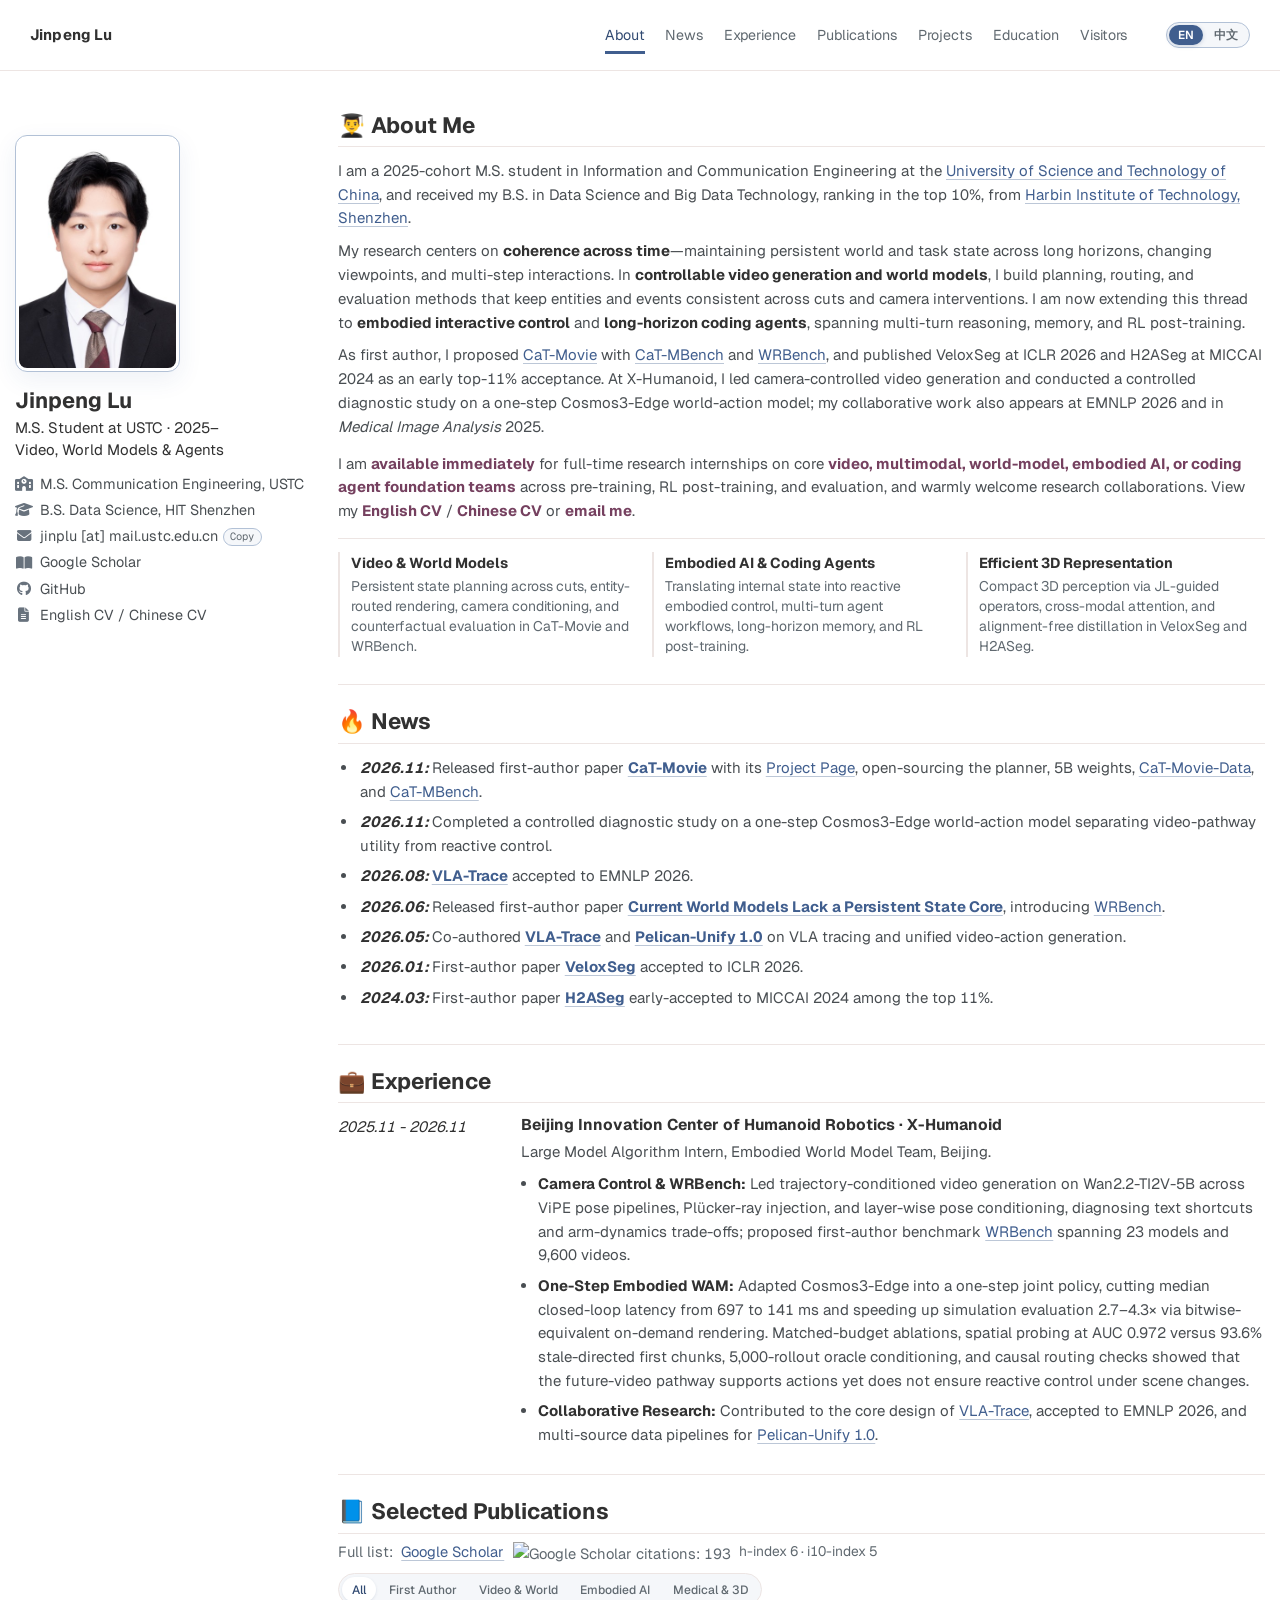
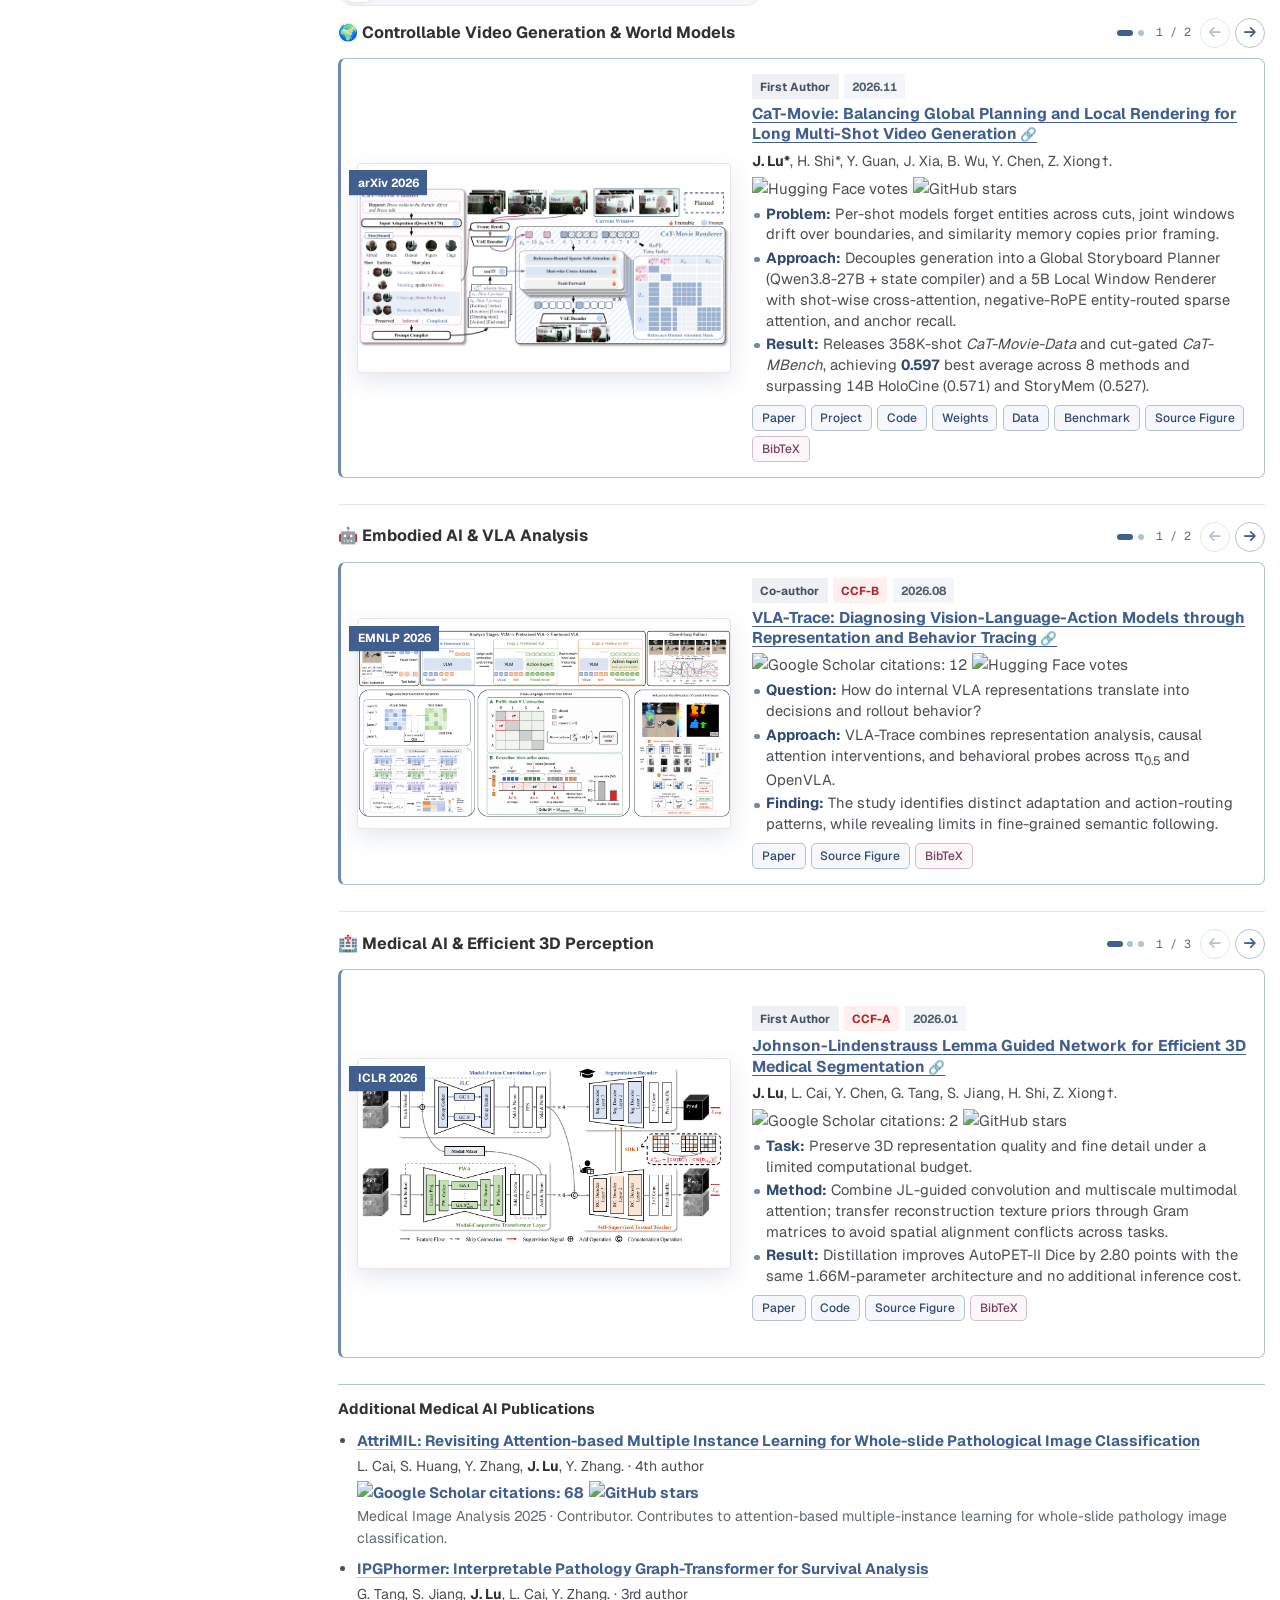
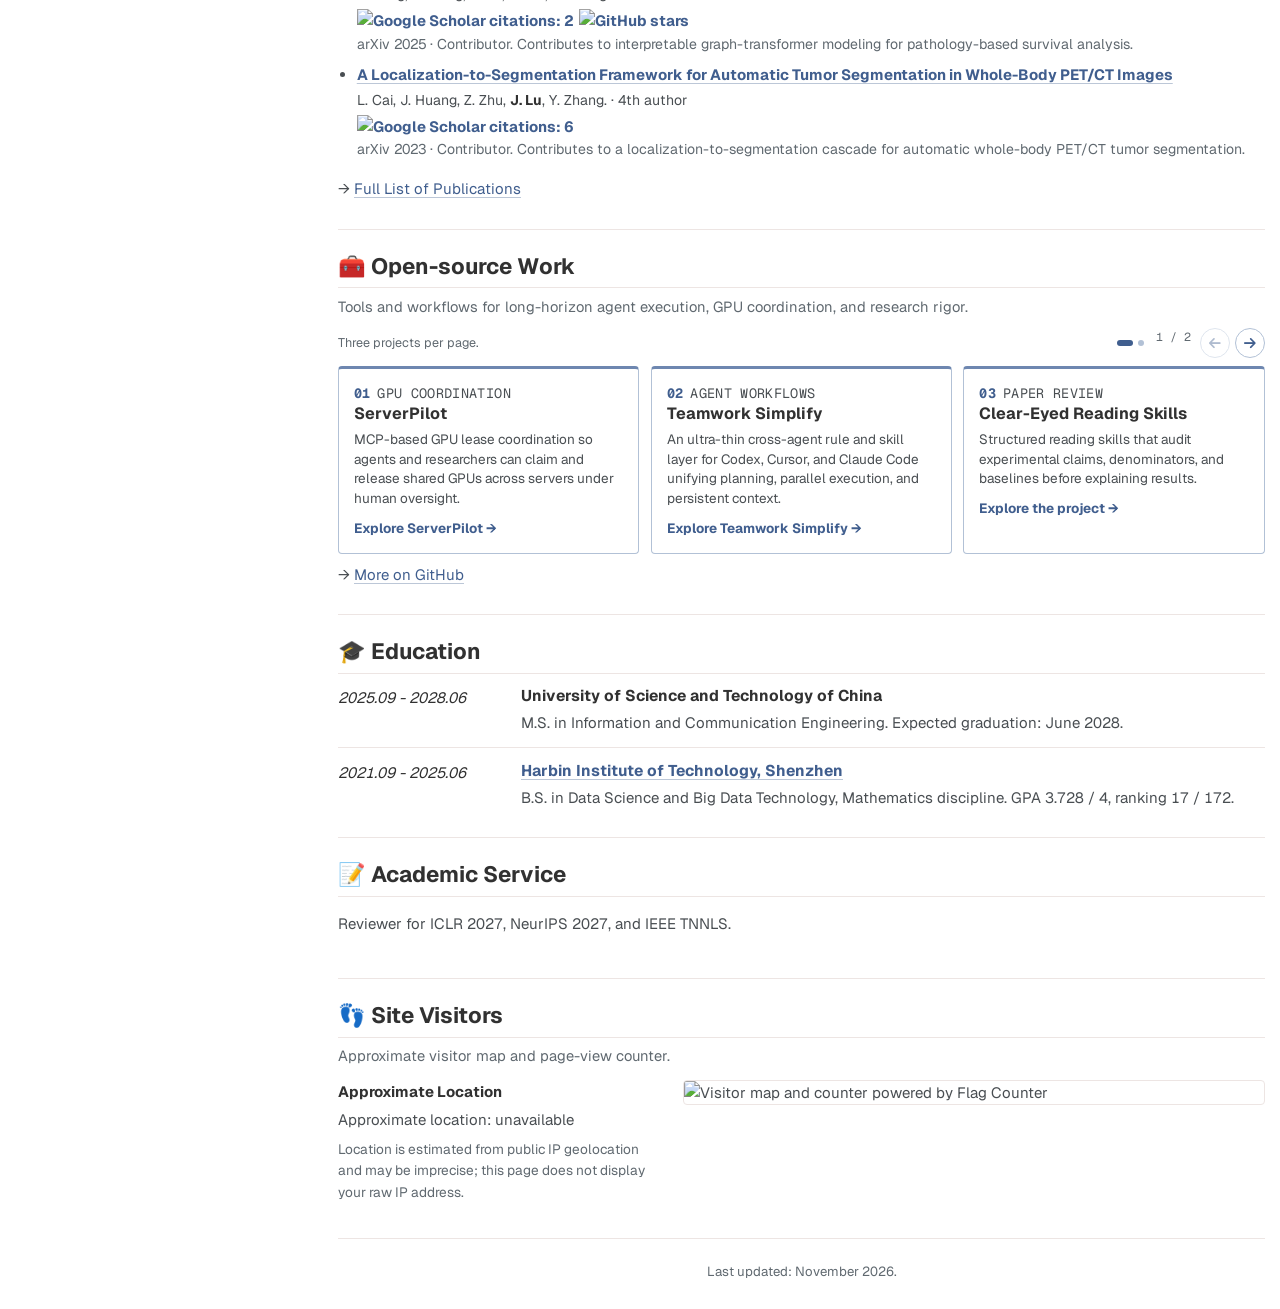
==== commit 8cc22b2e: "Refine coherence-across-time narrative, trim parentheses, and sync public CVs" ====
--- a/index.html
+++ b/index.html
@@ -54,7 +54,7 @@
         <section class="profile-card">
           <img class="avatar" src="assets/img/profile.jpg" alt="Portrait of Jinpeng Lu">
           <h1>Jinpeng Lu</h1>
-          <p class="profile-role">M.S. Student at USTC (2025–)<br>Video Generation &amp; World Models</p>
+          <p class="profile-role">M.S. Student at USTC · 2025–<br>Video, World Models &amp; Agents</p>
 
           <ul class="profile-links" aria-label="Profile links">
             <li>
@@ -63,7 +63,7 @@
             </li>
             <li>
               <i class="fa-solid fa-graduation-cap" aria-hidden="true"></i>
-              <span>B.S. Data Science (Mathematics), <a href="https://www.hitsz.edu.cn/" target="_blank" rel="noopener">HIT Shenzhen</a></span>
+              <span>B.S. Data Science, <a href="https://www.hitsz.edu.cn/" target="_blank" rel="noopener">HIT Shenzhen</a></span>
             </li>
             <li>
               <i class="fa-solid fa-envelope" aria-hidden="true"></i>
@@ -87,9 +87,9 @@
             <li>
               <i class="fa-solid fa-file-lines" aria-hidden="true"></i>
               <span>
-                <a href="docs/jinpeng-lu-cv-cn.pdf" target="_blank" rel="noopener">CV (CN)</a>
+                <a href="docs/jinpeng-lu-cv-en.pdf" target="_blank" rel="noopener">English CV</a>
                 /
-                <a href="docs/jinpeng-lu-cv-en.pdf" target="_blank" rel="noopener">CV (EN)</a>
+                <a href="docs/jinpeng-lu-cv-cn.pdf" target="_blank" rel="noopener">Chinese CV</a>
               </span>
             </li>
           </ul>
@@ -101,32 +101,32 @@
           <h2>👨‍🎓 About Me</h2>
           <div class="about-copy">
             <p>
-              I am an M.S. student (entering 2025) in Information and Communication Engineering at the
+              I am a 2025-cohort M.S. student in Information and Communication Engineering at the
               <a href="https://www.ustc.edu.cn/" target="_blank" rel="noopener">University of Science and Technology of China</a>,
-              and received my B.S. in Data Science and Big Data Technology (Mathematics, top 10%) from
+              and received my B.S. in Data Science and Big Data Technology, ranking in the top 10%, from
               <a href="https://www.hitsz.edu.cn/" target="_blank" rel="noopener">Harbin Institute of Technology, Shenzhen</a>.
             </p>
             <p>
-              My research focuses on <strong>controllable and long multi-shot video generation</strong> and <strong>video/embodied world models</strong>—planning persistent entity states across cuts, keeping world states coherent under camera interventions, and translating predictive video pathways into robotic actions. I also work on efficient 3D perception and knowledge distillation.
+              My research centers on <strong>coherence across time</strong>—maintaining persistent world and task state across long horizons, changing viewpoints, and multi-step interactions. In <strong>controllable video generation and world models</strong>, I build planning, routing, and evaluation methods that keep entities and events consistent across cuts and camera interventions. I am now extending this thread to <strong>embodied interactive control</strong> and <strong>long-horizon coding agents</strong>, spanning multi-turn reasoning, memory, and RL post-training.
             </p>
             <p>
-              As first author, I proposed <a href="https://jinplu.github.io/CaT-Movie/" target="_blank" rel="noopener">CaT-Movie</a> (with <a href="https://huggingface.co/datasets/JinPLU/CaT-MBench" target="_blank" rel="noopener">CaT-MBench</a>) and <a href="https://jinplu.github.io/WRBench/" target="_blank" rel="noopener">WRBench</a>. At X-Humanoid, I led camera-controlled video generation and conducted a controlled diagnostic study of a one-step Cosmos3-Edge world-action model. My publications include first-author papers at ICLR 2026 and MICCAI 2024 (top 11%), and collaborative work at EMNLP 2026 and in <em>Medical Image Analysis</em> 2025.
+              As first author, I proposed <a href="https://jinplu.github.io/CaT-Movie/" target="_blank" rel="noopener">CaT-Movie</a> with <a href="https://huggingface.co/datasets/JinPLU/CaT-MBench" target="_blank" rel="noopener">CaT-MBench</a> and <a href="https://jinplu.github.io/WRBench/" target="_blank" rel="noopener">WRBench</a>, and published VeloxSeg at ICLR 2026 and H2ASeg at MICCAI 2024 as an early top-11% acceptance. At X-Humanoid, I led camera-controlled video generation and conducted a controlled diagnostic study on a one-step Cosmos3-Edge world-action model; my collaborative work also appears at EMNLP 2026 and in <em>Medical Image Analysis</em> 2025.
             </p>
-            <p class="current-focus">I am looking for a full-time internship in a <strong>core video, multimodal, or world-model foundation team</strong> (pre-training, RL post-training, or research) and welcome collaborations. View my <a href="docs/jinpeng-lu-cv-en.pdf" target="_blank" rel="noopener">CV (EN)</a> / <a href="docs/jinpeng-lu-cv-cn.pdf" target="_blank" rel="noopener">CV (CN)</a> or <a href="mailto:jinplu@mail.ustc.edu.cn">email me</a>.</p>
+            <p class="current-focus">I am <strong>available immediately</strong> for full-time research internships on core <strong>video, multimodal, world-model, embodied AI, or coding agent foundation teams</strong> across pre-training, RL post-training, and evaluation, and warmly welcome research collaborations. View my <a href="docs/jinpeng-lu-cv-en.pdf" target="_blank" rel="noopener">English CV</a> / <a href="docs/jinpeng-lu-cv-cn.pdf" target="_blank" rel="noopener">Chinese CV</a> or <a href="mailto:jinplu@mail.ustc.edu.cn">email me</a>.</p>
           </div>
 
           <ul class="quick-facts" aria-label="Research interests">
             <li>
-              <strong>Controllable &amp; Multi-Shot Video</strong>
-              <span>Storyboard state planning, entity-routed rendering, camera conditioning, and diagnostic benchmarks (CaT-Movie, WRBench).</span>
+              <strong>Video &amp; World Models</strong>
+              <span>Persistent state planning across cuts, entity-routed rendering, camera conditioning, and counterfactual evaluation in CaT-Movie and WRBench.</span>
             </li>
             <li>
-              <strong>Embodied World-Action Models</strong>
-              <span>One-step joint video-action policies, video-pathway ablations, causal routing diagnosis, and VLA analysis.</span>
+              <strong>Embodied AI &amp; Coding Agents</strong>
+              <span>Translating internal state into reactive embodied control, multi-turn agent workflows, long-horizon memory, and RL post-training.</span>
             </li>
             <li>
-              <strong>Efficient Visual Representation</strong>
-              <span>Compact 3D perception via JL-guided operators, cross-modal attention, and alignment-free distillation.</span>
+              <strong>Efficient 3D Representation</strong>
+              <span>Compact 3D perception via JL-guided operators, cross-modal attention, and alignment-free distillation in VeloxSeg and H2ASeg.</span>
             </li>
           </ul>
         </section>
@@ -136,13 +136,13 @@
             <h2>🔥 News</h2>
           </div>
           <ul class="news-list">
-            <li><time>2026.11</time><span>Released first-author paper <strong><a href="https://arxiv.org/abs/2611.25620" target="_blank" rel="noopener">CaT-Movie</a></strong> (<a href="https://jinplu.github.io/CaT-Movie/" target="_blank" rel="noopener">Project Page</a>), open-sourcing the planner, 5B weights, <a href="https://huggingface.co/datasets/JinPLU/CaT-Movie-Data" target="_blank" rel="noopener">CaT-Movie-Data</a>, and <a href="https://huggingface.co/datasets/JinPLU/CaT-MBench" target="_blank" rel="noopener">CaT-MBench</a>.</span></li>
+            <li><time>2026.11</time><span>Released first-author paper <strong><a href="https://arxiv.org/abs/2611.25620" target="_blank" rel="noopener">CaT-Movie</a></strong> with its <a href="https://jinplu.github.io/CaT-Movie/" target="_blank" rel="noopener">Project Page</a>, open-sourcing the planner, 5B weights, <a href="https://huggingface.co/datasets/JinPLU/CaT-Movie-Data" target="_blank" rel="noopener">CaT-Movie-Data</a>, and <a href="https://huggingface.co/datasets/JinPLU/CaT-MBench" target="_blank" rel="noopener">CaT-MBench</a>.</span></li>
             <li><time>2026.11</time><span>Completed a controlled diagnostic study on a one-step Cosmos3-Edge world-action model separating video-pathway utility from reactive control.</span></li>
             <li><time>2026.08</time><span><strong><a href="https://arxiv.org/abs/2605.30117" target="_blank" rel="noopener">VLA-Trace</a></strong> accepted to EMNLP 2026.</span></li>
-            <li><time>2026.06</time><span>Released first-author paper <strong><a href="https://arxiv.org/abs/2606.20545" target="_blank" rel="noopener">Current World Models Lack a Persistent State Core</a></strong> (<a href="https://jinplu.github.io/WRBench/" target="_blank" rel="noopener">WRBench</a>).</span></li>
+            <li><time>2026.06</time><span>Released first-author paper <strong><a href="https://arxiv.org/abs/2606.20545" target="_blank" rel="noopener">Current World Models Lack a Persistent State Core</a></strong>, introducing <a href="https://jinplu.github.io/WRBench/" target="_blank" rel="noopener">WRBench</a>.</span></li>
             <li><time>2026.05</time><span>Co-authored <strong><a href="https://arxiv.org/abs/2605.30117" target="_blank" rel="noopener">VLA-Trace</a></strong> and <strong><a href="https://arxiv.org/abs/2605.15153" target="_blank" rel="noopener">Pelican-Unify 1.0</a></strong> on VLA tracing and unified video-action generation.</span></li>
             <li><time>2026.01</time><span>First-author paper <strong><a href="https://arxiv.org/abs/2509.22307" target="_blank" rel="noopener">VeloxSeg</a></strong> accepted to ICLR 2026.</span></li>
-            <li><time>2024.03</time><span>First-author paper <strong><a href="https://doi.org/10.1007/978-3-031-72111-3_30" target="_blank" rel="noopener">H2ASeg</a></strong> early-accepted to MICCAI 2024 (top 11%).</span></li>
+            <li><time>2024.03</time><span>First-author paper <strong><a href="https://doi.org/10.1007/978-3-031-72111-3_30" target="_blank" rel="noopener">H2ASeg</a></strong> early-accepted to MICCAI 2024 among the top 11%.</span></li>
           </ul>
         </section>
 
@@ -154,12 +154,12 @@
             <article class="timeline-item">
               <div class="timeline-date">2025.11 - 2026.11</div>
               <div>
-                <h3>Beijing Innovation Center of Humanoid Robotics (X-Humanoid)</h3>
+                <h3>Beijing Innovation Center of Humanoid Robotics · X-Humanoid</h3>
                 <p>Large Model Algorithm Intern, Embodied World Model Team, Beijing.</p>
                 <ul class="experience-details">
-                  <li><strong>Camera Control &amp; WRBench:</strong> Led trajectory-conditioned video generation on Wan2.2-TI2V-5B (ViPE pose pipelines, Plücker-ray and layer-wise pose injection), diagnosing text shortcuts and arm-dynamics trade-offs; proposed first-author benchmark <a href="https://jinplu.github.io/WRBench/" target="_blank" rel="noopener">WRBench</a> (23 models, 9,600 videos).</li>
-                  <li><strong>One-Step Embodied WAM:</strong> Adapted Cosmos3-Edge into a one-step joint policy (697 → 141 ms closed-loop latency) and accelerated simulation evaluation 2.7–4.3× via bitwise-equivalent on-demand rendering. Through matched-budget ablations, spatial probing (AUC 0.972 vs. 93.6% stale-directed first chunks), 5,000-rollout oracle conditioning, and causal routing checks, showed that the future-video pathway supports actions yet does not ensure reactive control under scene changes.</li>
-                  <li><strong>Collaborative Research:</strong> Contributed to core design of <a href="https://arxiv.org/abs/2605.30117" target="_blank" rel="noopener">VLA-Trace</a> (EMNLP 2026) and multi-source data pipelines for <a href="https://arxiv.org/abs/2605.15153" target="_blank" rel="noopener">Pelican-Unify 1.0</a>.</li>
+                  <li><strong>Camera Control &amp; WRBench:</strong> Led trajectory-conditioned video generation on Wan2.2-TI2V-5B across ViPE pose pipelines, Plücker-ray injection, and layer-wise pose conditioning, diagnosing text shortcuts and arm-dynamics trade-offs; proposed first-author benchmark <a href="https://jinplu.github.io/WRBench/" target="_blank" rel="noopener">WRBench</a> spanning 23 models and 9,600 videos.</li>
+                  <li><strong>One-Step Embodied WAM:</strong> Adapted Cosmos3-Edge into a one-step joint policy, cutting median closed-loop latency from 697 to 141 ms and speeding up simulation evaluation 2.7–4.3× via bitwise-equivalent on-demand rendering. Matched-budget ablations, spatial probing at AUC 0.972 versus 93.6% stale-directed first chunks, 5,000-rollout oracle conditioning, and causal routing checks showed that the future-video pathway supports actions yet does not ensure reactive control under scene changes.</li>
+                  <li><strong>Collaborative Research:</strong> Contributed to the core design of <a href="https://arxiv.org/abs/2605.30117" target="_blank" rel="noopener">VLA-Trace</a>, accepted to EMNLP 2026, and multi-source data pipelines for <a href="https://arxiv.org/abs/2605.15153" target="_blank" rel="noopener">Pelican-Unify 1.0</a>.</li>
                 </ul>
               </div>
             </article>
@@ -618,7 +618,7 @@
         <section id="tools" class="section open-source-section reveal-item" aria-labelledby="tools-heading">
           <div class="section-heading">
             <h2 id="tools-heading">🧰 Open-source Work</h2>
-            <p>I build practical tools for agent and research workflows.</p>
+            <p>Tools and workflows for long-horizon agent execution, GPU coordination, and research rigor.</p>
           </div>
 
           <div class="open-source-rail-toolbar">
@@ -701,7 +701,7 @@
               <div class="timeline-date">2021.09 - 2025.06</div>
               <div>
                 <h3><a href="https://www.hitsz.edu.cn/" target="_blank" rel="noopener">Harbin Institute of Technology, Shenzhen</a></h3>
-                <p>B.S. in Data Science and Big Data Technology (Mathematics discipline). GPA: 3.728 / 4, ranking 17 / 172.</p>
+                <p>B.S. in Data Science and Big Data Technology, Mathematics discipline. GPA 3.728 / 4, ranking 17 / 172.</p>
               </div>
             </article>
           </div>
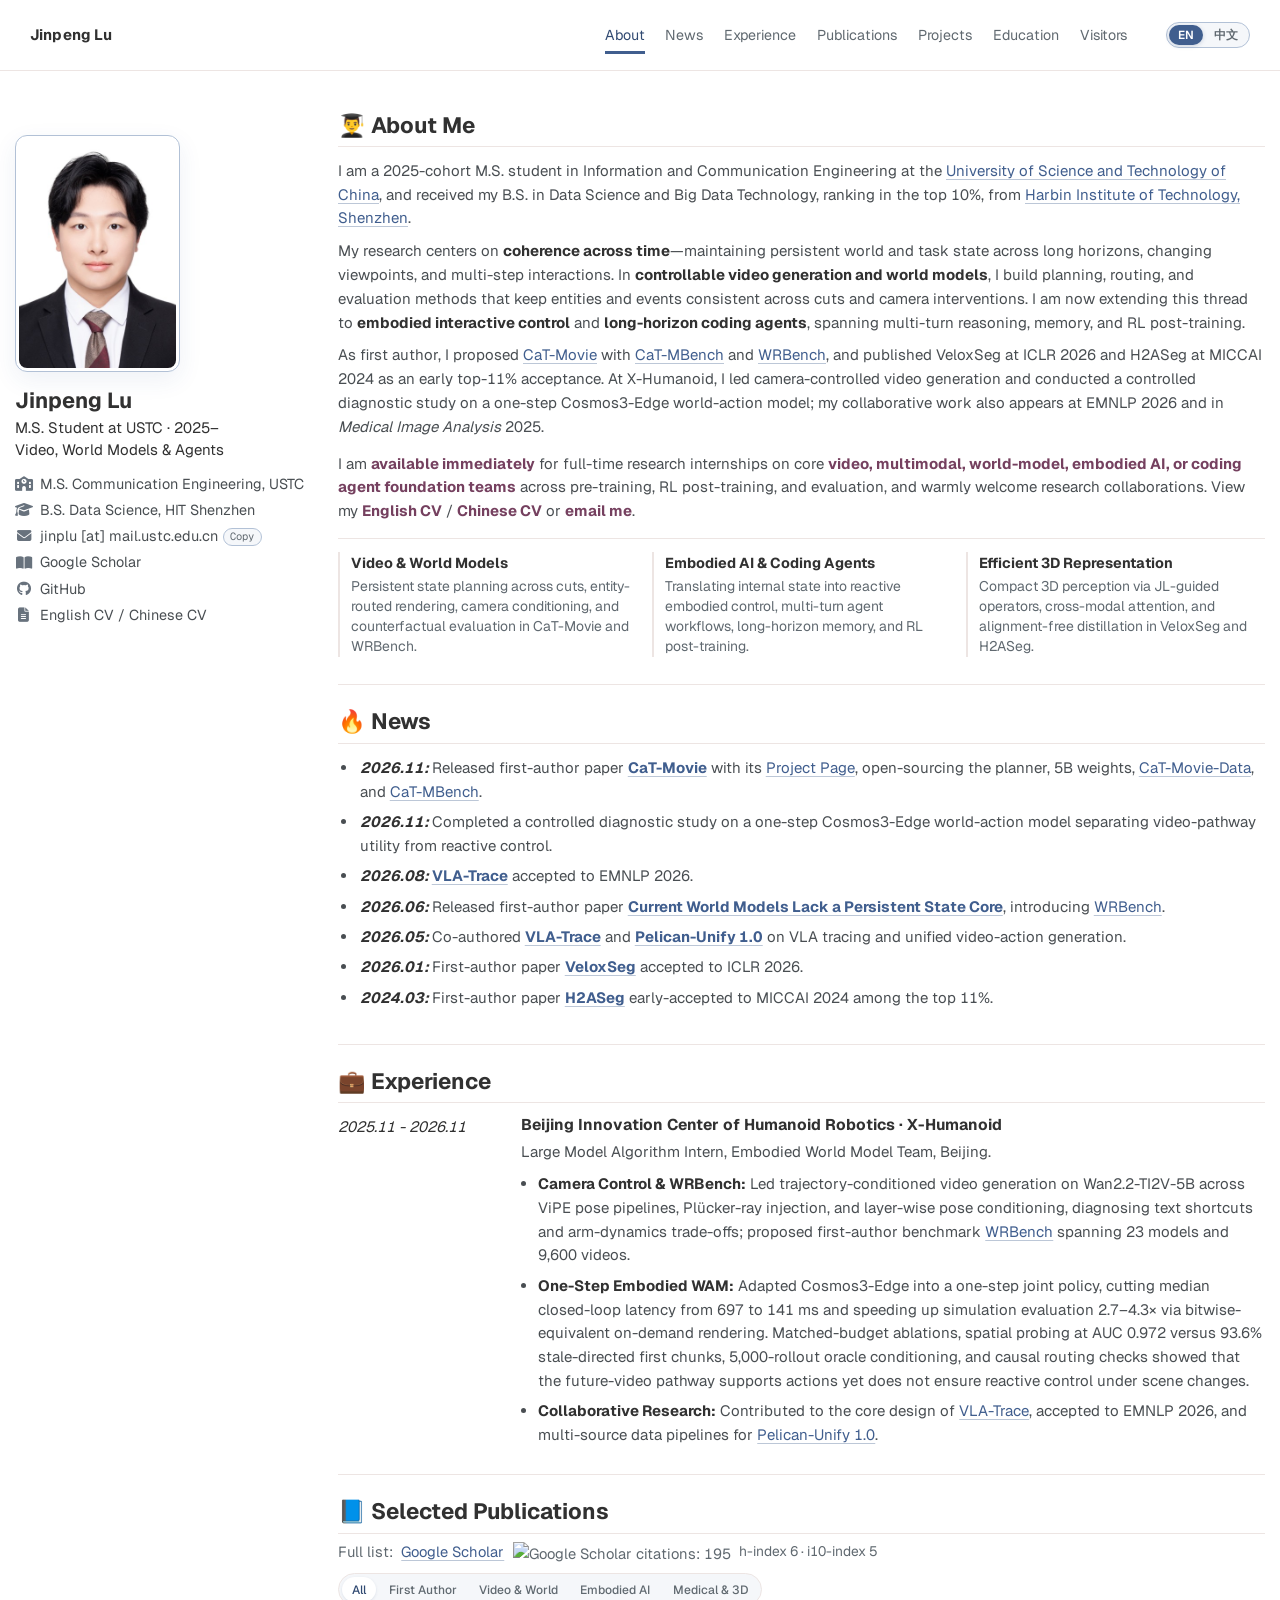
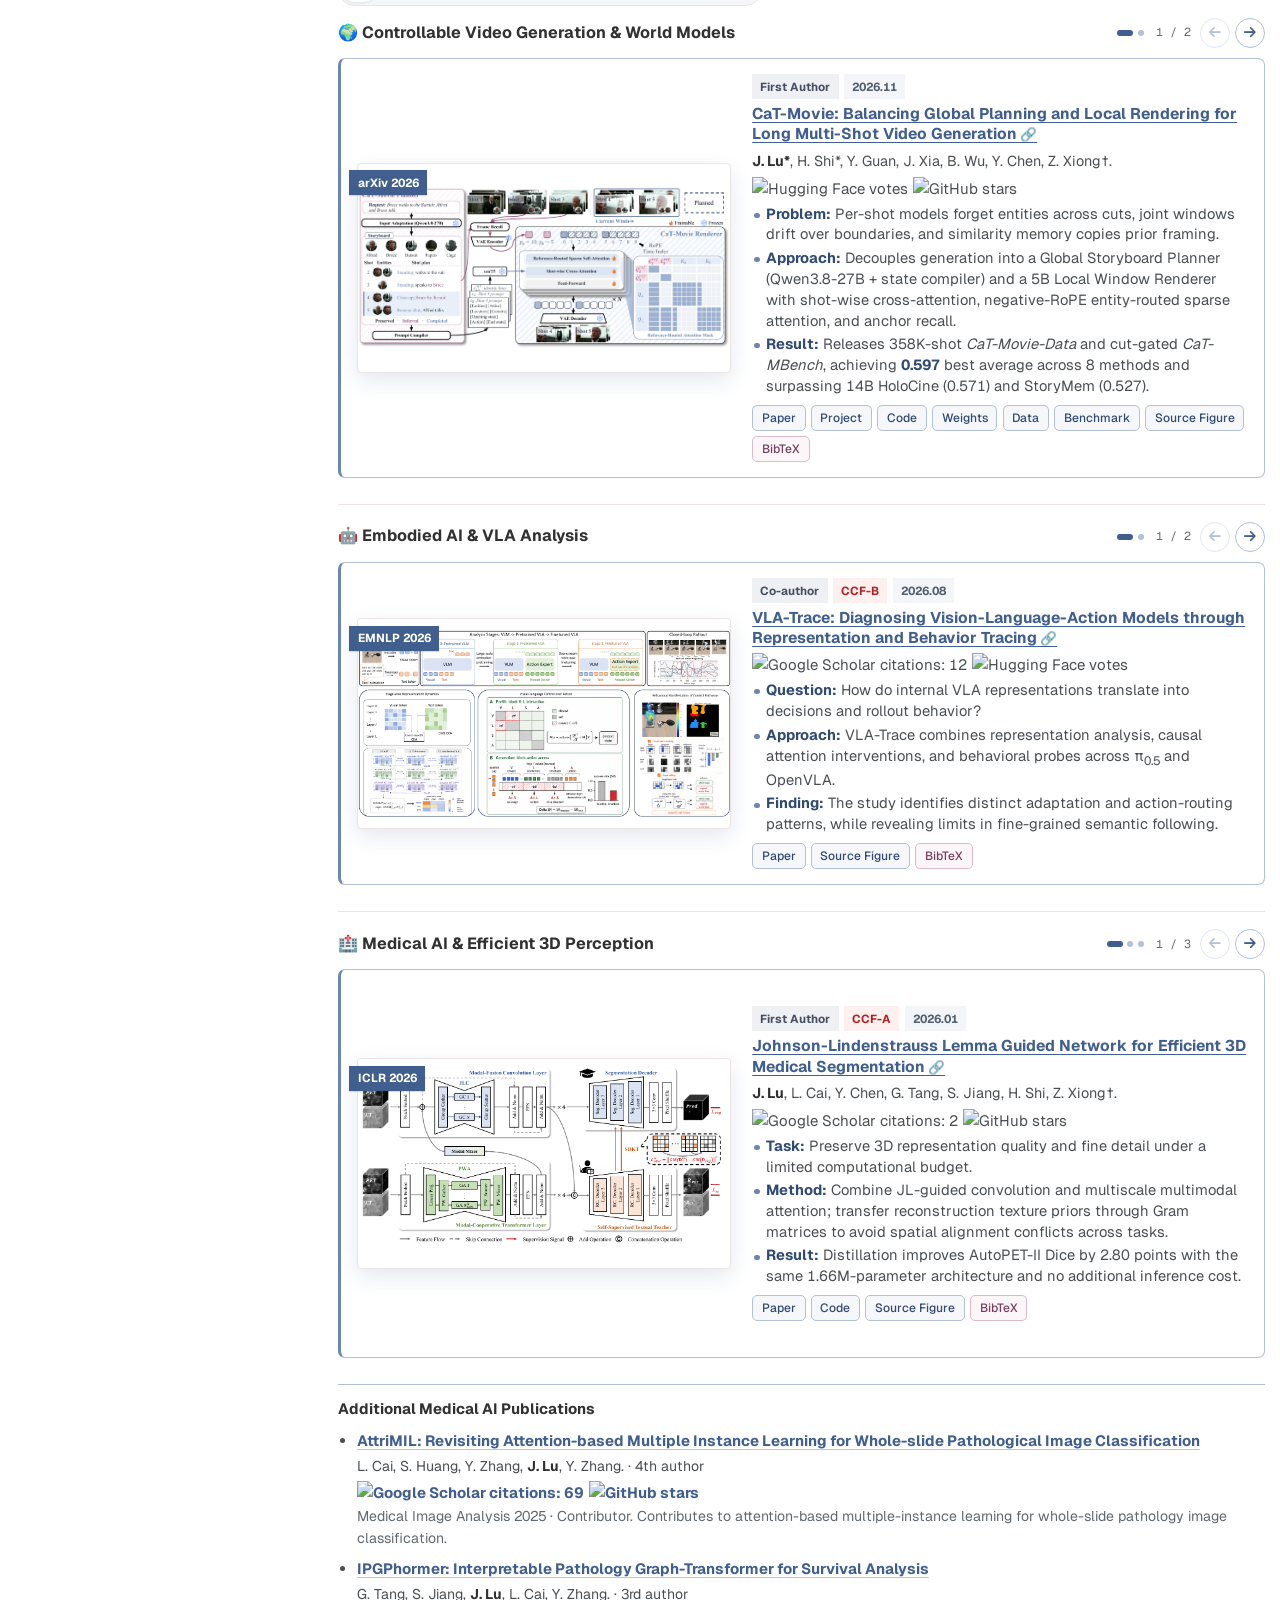
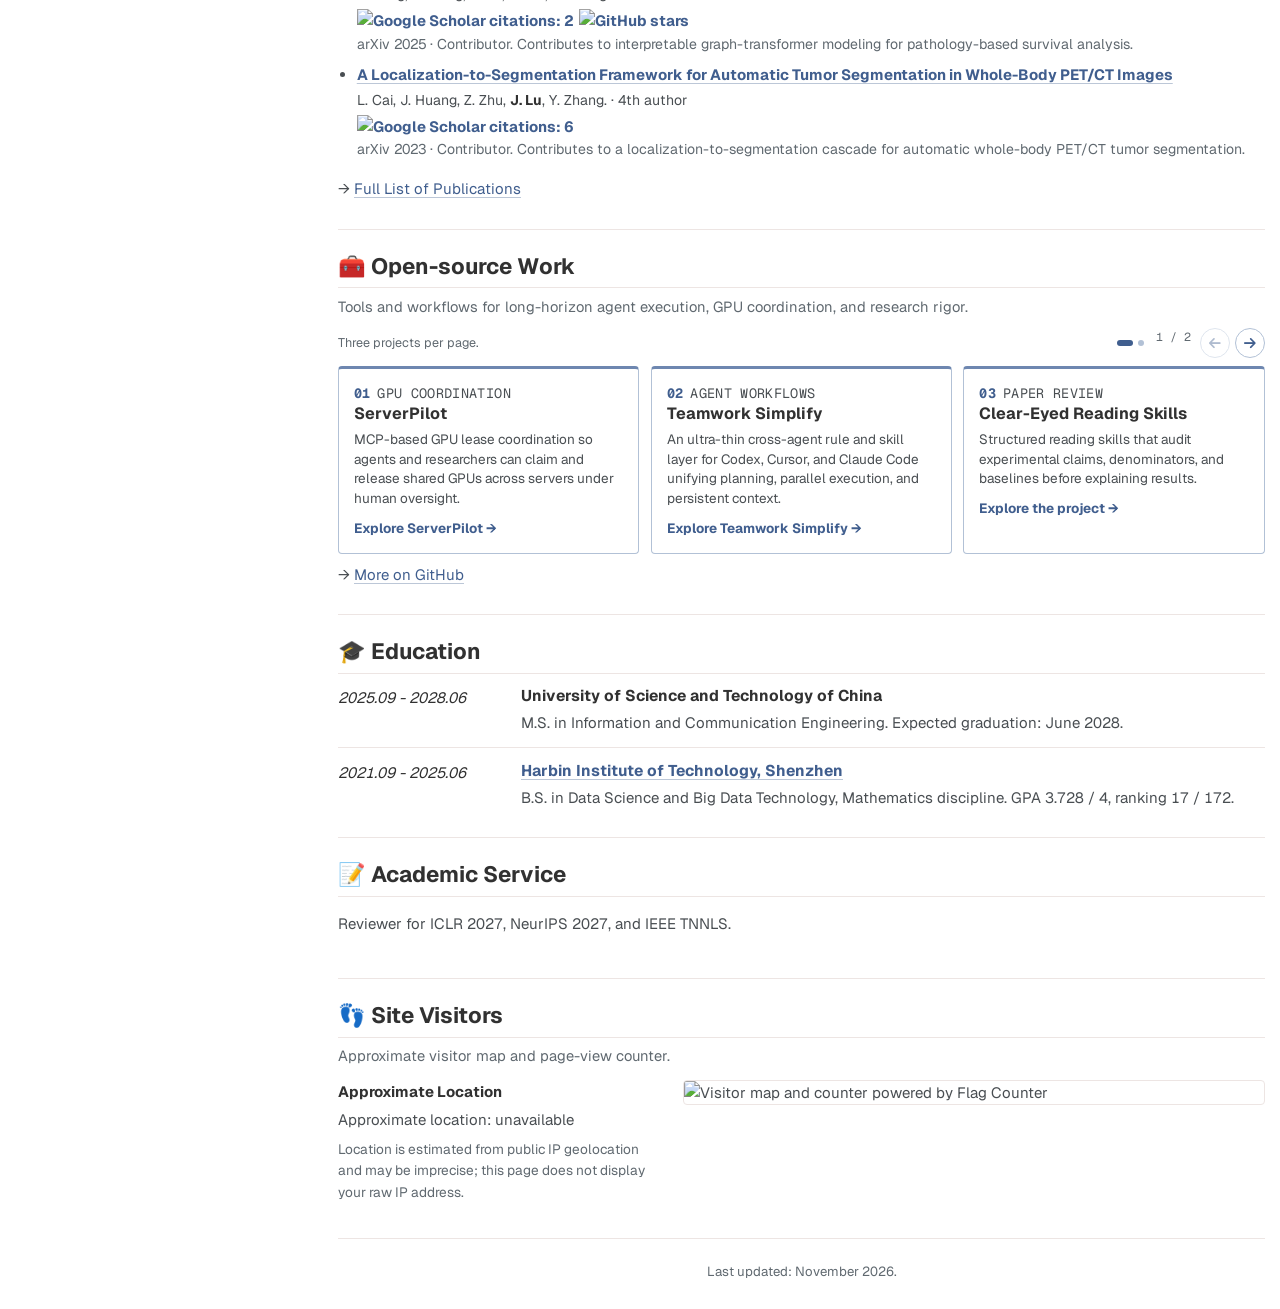
==== commit 107fc47c: "Update Scholar metrics" ====
--- a/index.html
+++ b/index.html
@@ -173,7 +173,7 @@
               <p class="citation-overview">
                 Full list: <a href="https://scholar.google.com/citations?user=wnc_GPkAAAAJ&amp;hl=en" target="_blank" rel="noopener">Google Scholar</a>
                 <a class="metric-link" href="https://scholar.google.com/citations?user=wnc_GPkAAAAJ&amp;hl=en" target="_blank" rel="noopener">
-                  <img src="https://img.shields.io/badge/citations-193-blue?logo=google-scholar&amp;logoColor=white&amp;style=flat-square" alt="Google Scholar citations: 193">
+                  <img src="https://img.shields.io/badge/citations-195-blue?logo=google-scholar&amp;logoColor=white&amp;style=flat-square" alt="Google Scholar citations: 195">
                 </a>
                 <span class="citation-stats">h-index 6 · i10-index 5</span>
               </p>
@@ -266,7 +266,7 @@
                     <p class="authors"><strong>J. Lu</strong>, D. Zhu, H. Shi, L. Cai, G. Tang, Y. Chen, J. Cao, D. Tang, Y. Zhang, Y. Dai, X. Ju†.</p>
                     <div class="pub-metrics" aria-label="Paper metrics">
                       <a class="metric-link" href="https://scholar.google.com/citations?view_op=view_citation&amp;hl=en&amp;user=wnc_GPkAAAAJ&amp;pagesize=100&amp;citation_for_view=wnc_GPkAAAAJ:YsMSGLbcyi4C" target="_blank" rel="noopener">
-                        <img src="https://img.shields.io/badge/citations-14-blue?logo=google-scholar&amp;logoColor=white&amp;style=flat-square" alt="Google Scholar citations: 14">
+                        <img src="https://img.shields.io/badge/citations-15-blue?logo=google-scholar&amp;logoColor=white&amp;style=flat-square" alt="Google Scholar citations: 15">
                       </a>
                       <a class="metric-link" href="https://huggingface.co/papers/2606.20545" target="_blank" rel="noopener">
                         <img src="https://img.shields.io/badge/dynamic/json?style=flat-square&amp;label=HF%20votes&amp;query=upvotes&amp;url=https%3A%2F%2Fhuggingface.co%2Fapi%2Fpapers%2F2606.20545&amp;color=405e8e" alt="Hugging Face votes">
@@ -574,7 +574,7 @@
                     <span class="additional-authors">L. Cai, S. Huang, Y. Zhang, <strong>J. Lu</strong>, Y. Zhang. · 4th author</span>
                     <div class="pub-metrics" aria-label="Paper metrics">
                       <a class="metric-link" href="https://scholar.google.com/citations?view_op=view_citation&amp;hl=en&amp;user=wnc_GPkAAAAJ&amp;pagesize=100&amp;citation_for_view=wnc_GPkAAAAJ:d1gkVwhDpl0C" target="_blank" rel="noopener">
-                        <img src="https://img.shields.io/badge/citations-68-blue?logo=google-scholar&amp;logoColor=white&amp;style=flat-square" alt="Google Scholar citations: 68">
+                        <img src="https://img.shields.io/badge/citations-69-blue?logo=google-scholar&amp;logoColor=white&amp;style=flat-square" alt="Google Scholar citations: 69">
                       </a>
                       <a class="metric-link" href="https://github.com/MedCAI/AttriMIL" target="_blank" rel="noopener">
                         <img src="https://img.shields.io/github/stars/MedCAI/AttriMIL?style=flat-square&amp;label=Stars&amp;color=405e8e" alt="GitHub stars">
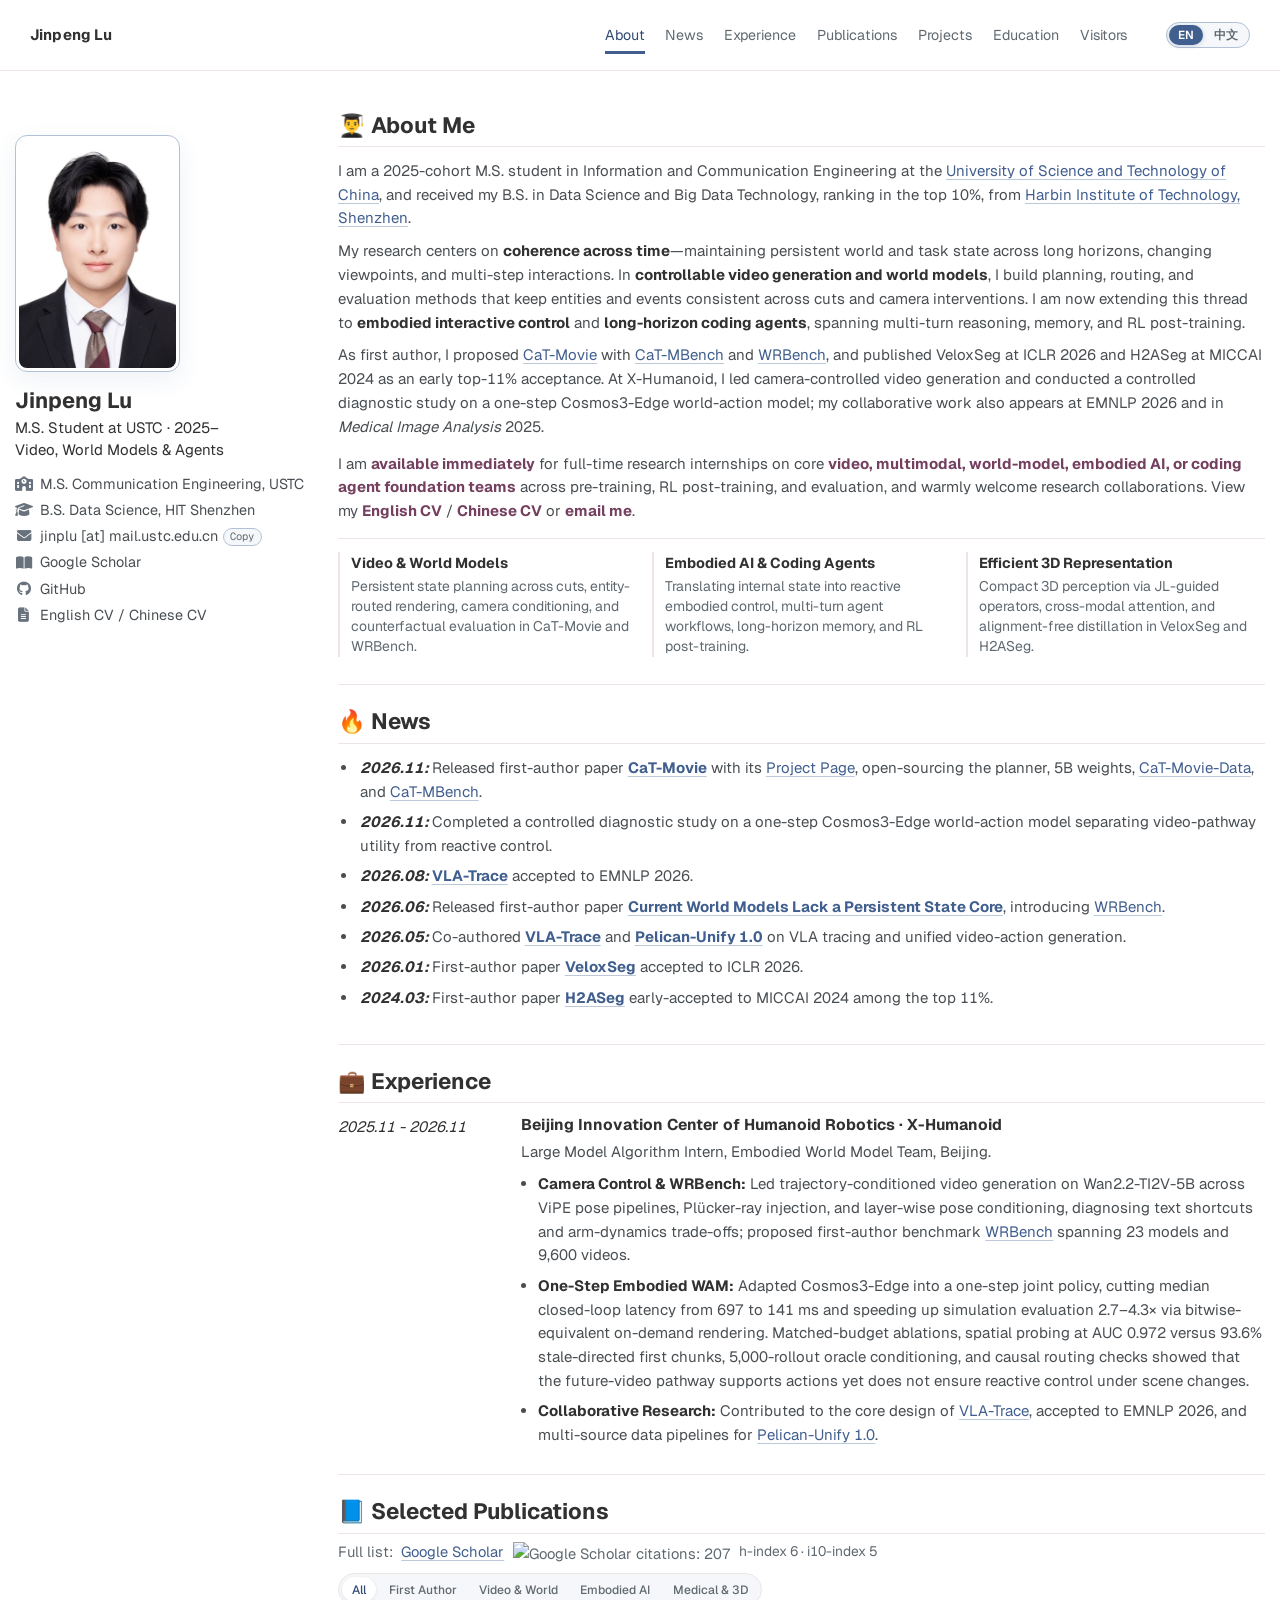
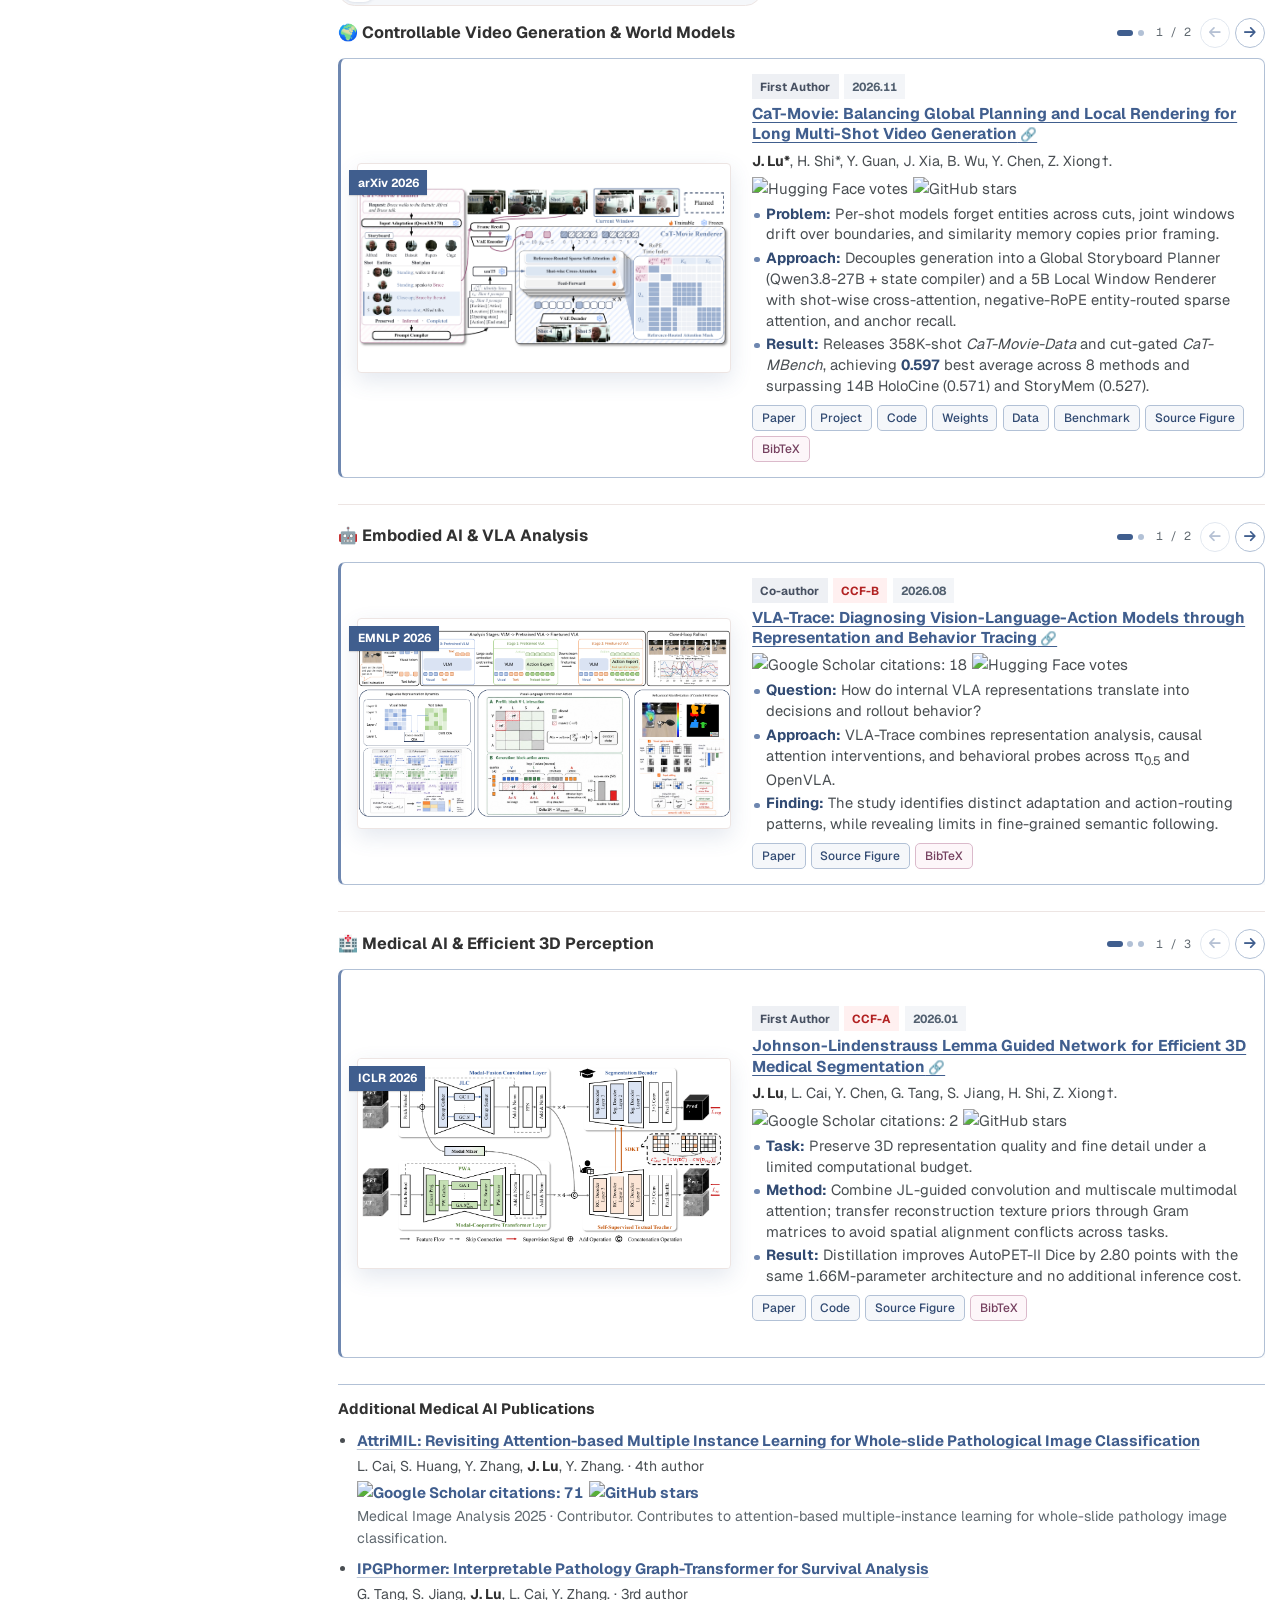
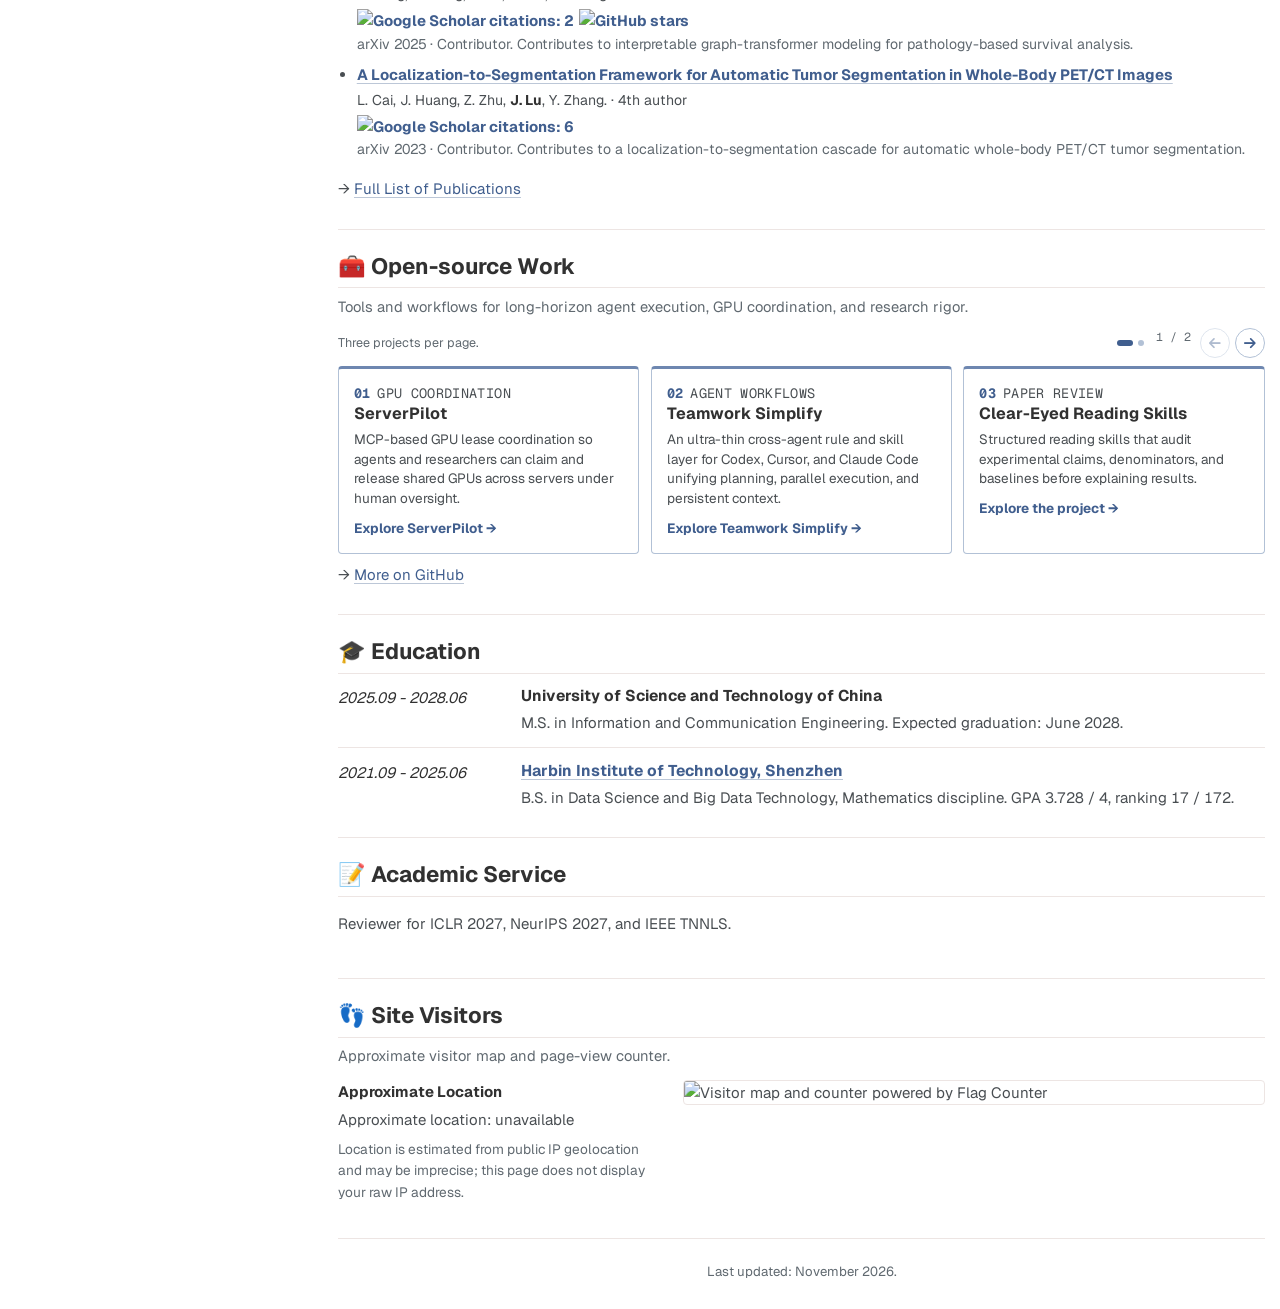
==== commit 5949152c: "Update Scholar metrics" ====
--- a/index.html
+++ b/index.html
@@ -173,7 +173,7 @@
               <p class="citation-overview">
                 Full list: <a href="https://scholar.google.com/citations?user=wnc_GPkAAAAJ&amp;hl=en" target="_blank" rel="noopener">Google Scholar</a>
                 <a class="metric-link" href="https://scholar.google.com/citations?user=wnc_GPkAAAAJ&amp;hl=en" target="_blank" rel="noopener">
-                  <img src="https://img.shields.io/badge/citations-195-blue?logo=google-scholar&amp;logoColor=white&amp;style=flat-square" alt="Google Scholar citations: 195">
+                  <img src="https://img.shields.io/badge/citations-207-blue?logo=google-scholar&amp;logoColor=white&amp;style=flat-square" alt="Google Scholar citations: 207">
                 </a>
                 <span class="citation-stats">h-index 6 · i10-index 5</span>
               </p>
@@ -266,7 +266,7 @@
                     <p class="authors"><strong>J. Lu</strong>, D. Zhu, H. Shi, L. Cai, G. Tang, Y. Chen, J. Cao, D. Tang, Y. Zhang, Y. Dai, X. Ju†.</p>
                     <div class="pub-metrics" aria-label="Paper metrics">
                       <a class="metric-link" href="https://scholar.google.com/citations?view_op=view_citation&amp;hl=en&amp;user=wnc_GPkAAAAJ&amp;pagesize=100&amp;citation_for_view=wnc_GPkAAAAJ:YsMSGLbcyi4C" target="_blank" rel="noopener">
-                        <img src="https://img.shields.io/badge/citations-15-blue?logo=google-scholar&amp;logoColor=white&amp;style=flat-square" alt="Google Scholar citations: 15">
+                        <img src="https://img.shields.io/badge/citations-18-blue?logo=google-scholar&amp;logoColor=white&amp;style=flat-square" alt="Google Scholar citations: 18">
                       </a>
                       <a class="metric-link" href="https://huggingface.co/papers/2606.20545" target="_blank" rel="noopener">
                         <img src="https://img.shields.io/badge/dynamic/json?style=flat-square&amp;label=HF%20votes&amp;query=upvotes&amp;url=https%3A%2F%2Fhuggingface.co%2Fapi%2Fpapers%2F2606.20545&amp;color=405e8e" alt="Hugging Face votes">
@@ -334,7 +334,7 @@
                     <h3><a href="https://arxiv.org/abs/2605.30117" target="_blank" rel="noopener">VLA-Trace: Diagnosing Vision-Language-Action Models through Representation and Behavior Tracing</a></h3>
                     <div class="pub-metrics" aria-label="Paper metrics">
                       <a class="metric-link" href="https://scholar.google.com/citations?view_op=view_citation&amp;hl=en&amp;user=wnc_GPkAAAAJ&amp;pagesize=100&amp;citation_for_view=wnc_GPkAAAAJ:W7OEmFMy1HYC" target="_blank" rel="noopener">
-                        <img src="https://img.shields.io/badge/citations-12-blue?logo=google-scholar&amp;logoColor=white&amp;style=flat-square" alt="Google Scholar citations: 12">
+                        <img src="https://img.shields.io/badge/citations-18-blue?logo=google-scholar&amp;logoColor=white&amp;style=flat-square" alt="Google Scholar citations: 18">
                       </a>
                       <a class="metric-link" href="https://huggingface.co/papers/2605.30117" target="_blank" rel="noopener">
                         <img src="https://img.shields.io/badge/dynamic/json?style=flat-square&amp;label=HF%20votes&amp;query=upvotes&amp;url=https%3A%2F%2Fhuggingface.co%2Fapi%2Fpapers%2F2605.30117&amp;color=405e8e" alt="Hugging Face votes">
@@ -486,7 +486,7 @@
                     <p class="authors">C. Liu*, Y. Chen*, H. Shi*, <strong>J. Lu*</strong>, B. Jian*, J. Pan*, L. Cai*, et al.</p>
                     <div class="pub-metrics" aria-label="Paper metrics">
                       <a class="metric-link" href="https://scholar.google.com/citations?view_op=view_citation&amp;hl=en&amp;user=wnc_GPkAAAAJ&amp;pagesize=100&amp;citation_for_view=wnc_GPkAAAAJ:2osOgNQ5qMEC" target="_blank" rel="noopener">
-                        <img src="https://img.shields.io/badge/citations-61-blue?logo=google-scholar&amp;logoColor=white&amp;style=flat-square" alt="Google Scholar citations: 61">
+                        <img src="https://img.shields.io/badge/citations-62-blue?logo=google-scholar&amp;logoColor=white&amp;style=flat-square" alt="Google Scholar citations: 62">
                       </a>
                       <a class="metric-link" href="https://huggingface.co/papers/2509.06467" target="_blank" rel="noopener">
                         <img src="https://img.shields.io/badge/dynamic/json?style=flat-square&amp;label=HF%20votes&amp;query=upvotes&amp;url=https%3A%2F%2Fhuggingface.co%2Fapi%2Fpapers%2F2509.06467&amp;color=405e8e" alt="Hugging Face votes">
@@ -574,7 +574,7 @@
                     <span class="additional-authors">L. Cai, S. Huang, Y. Zhang, <strong>J. Lu</strong>, Y. Zhang. · 4th author</span>
                     <div class="pub-metrics" aria-label="Paper metrics">
                       <a class="metric-link" href="https://scholar.google.com/citations?view_op=view_citation&amp;hl=en&amp;user=wnc_GPkAAAAJ&amp;pagesize=100&amp;citation_for_view=wnc_GPkAAAAJ:d1gkVwhDpl0C" target="_blank" rel="noopener">
-                        <img src="https://img.shields.io/badge/citations-69-blue?logo=google-scholar&amp;logoColor=white&amp;style=flat-square" alt="Google Scholar citations: 69">
+                        <img src="https://img.shields.io/badge/citations-71-blue?logo=google-scholar&amp;logoColor=white&amp;style=flat-square" alt="Google Scholar citations: 71">
                       </a>
                       <a class="metric-link" href="https://github.com/MedCAI/AttriMIL" target="_blank" rel="noopener">
                         <img src="https://img.shields.io/github/stars/MedCAI/AttriMIL?style=flat-square&amp;label=Stars&amp;color=405e8e" alt="GitHub stars">
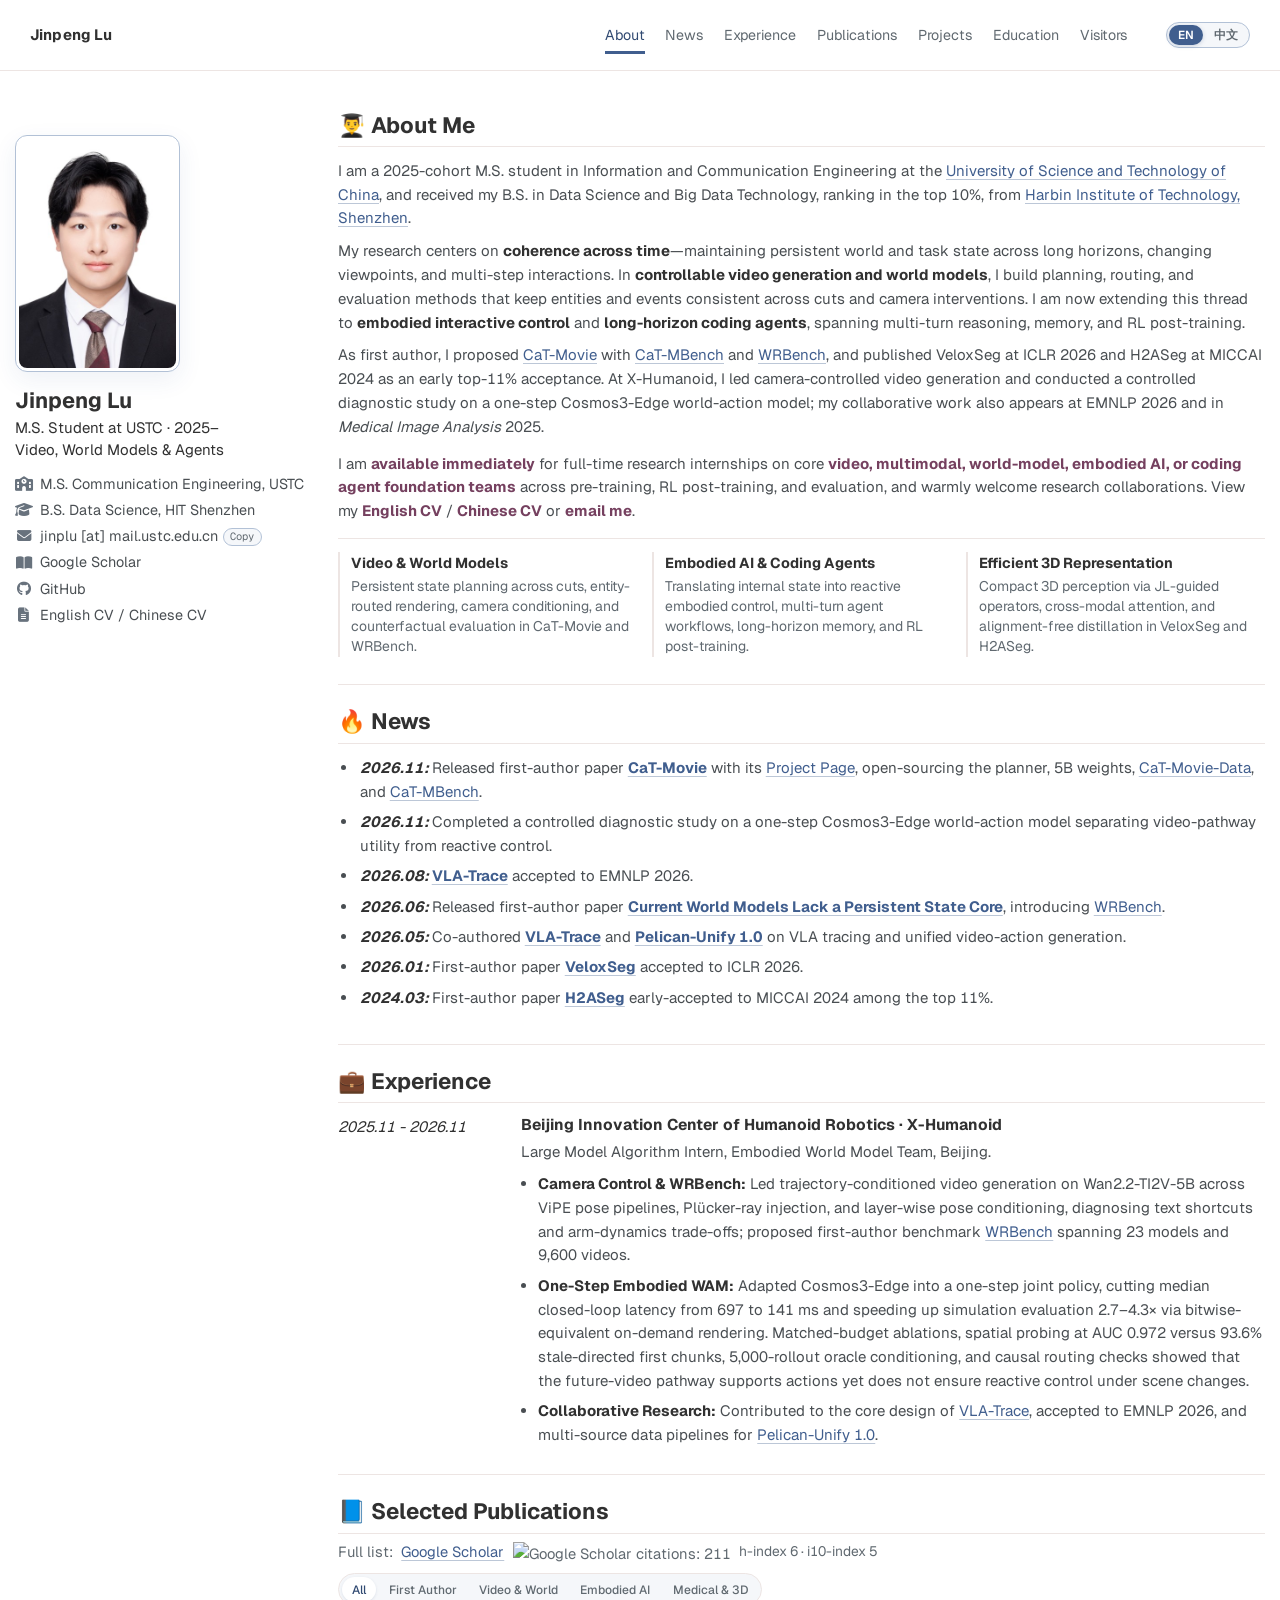
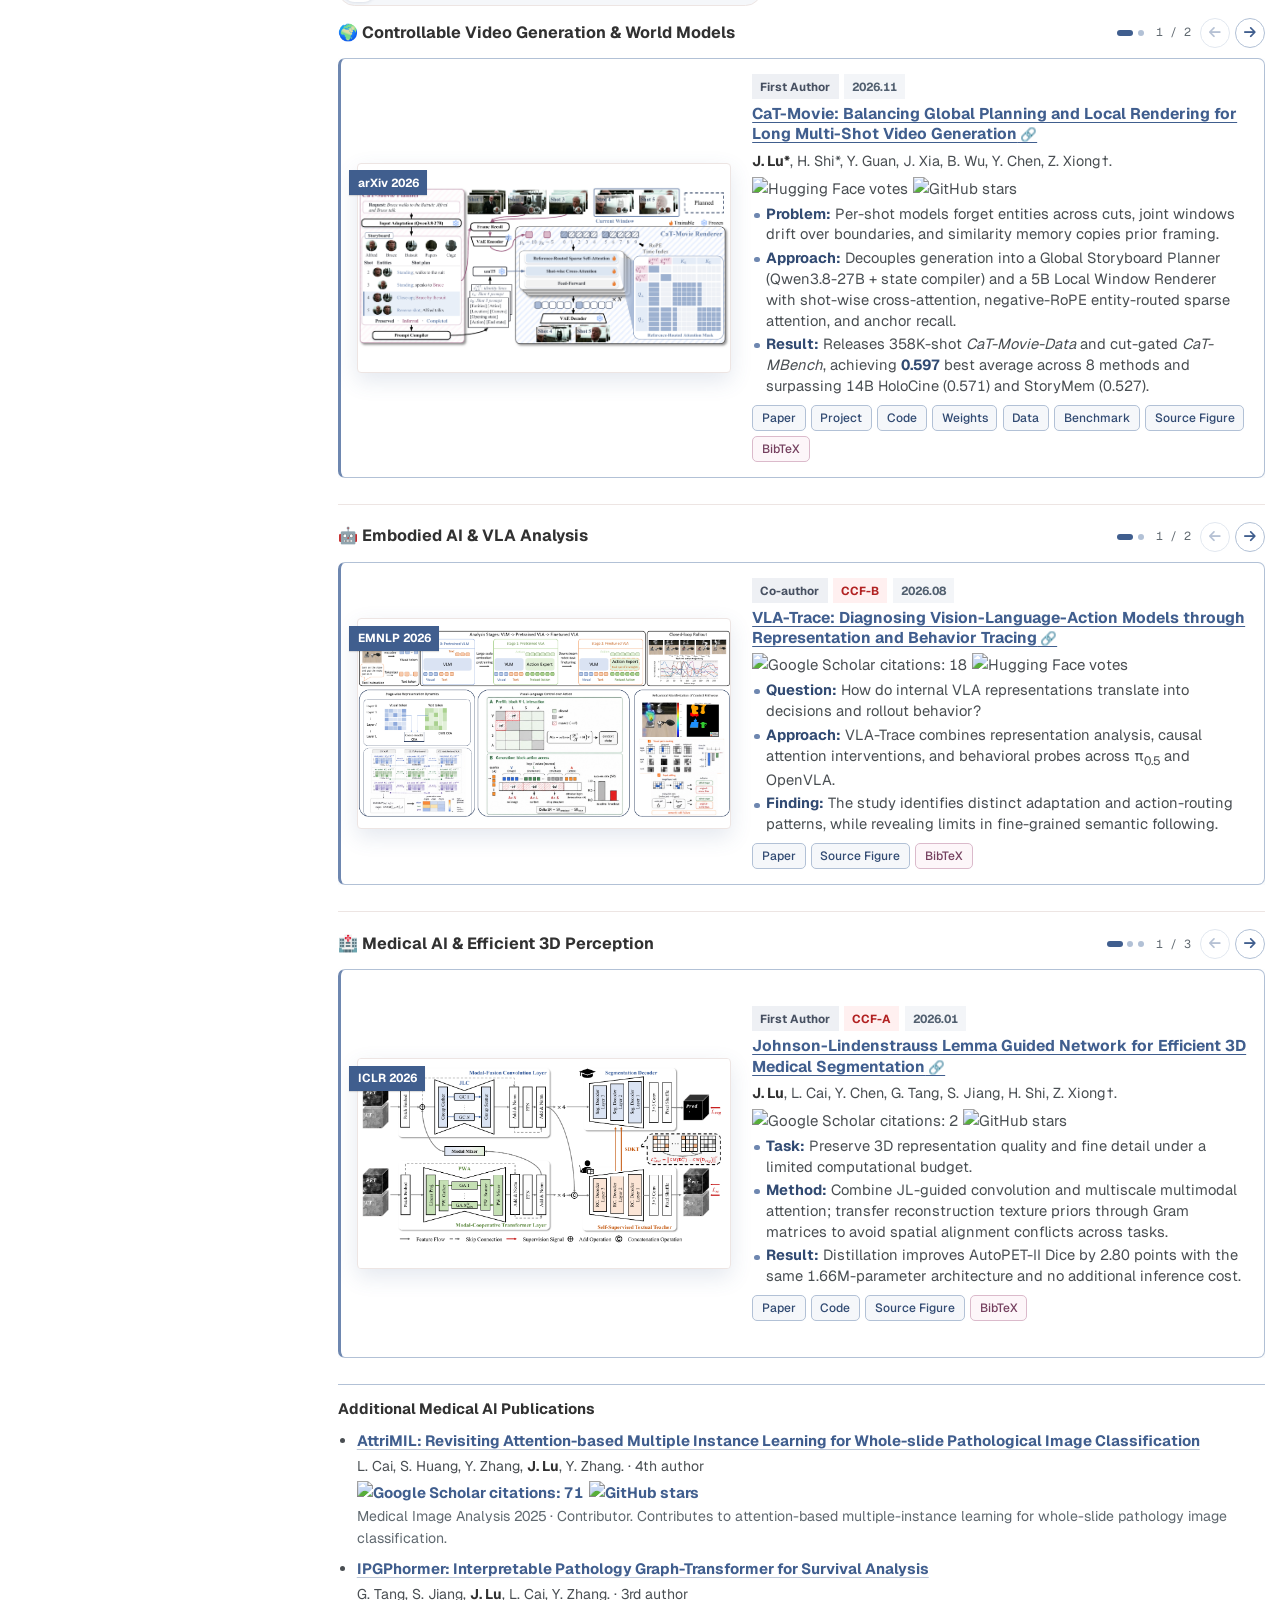
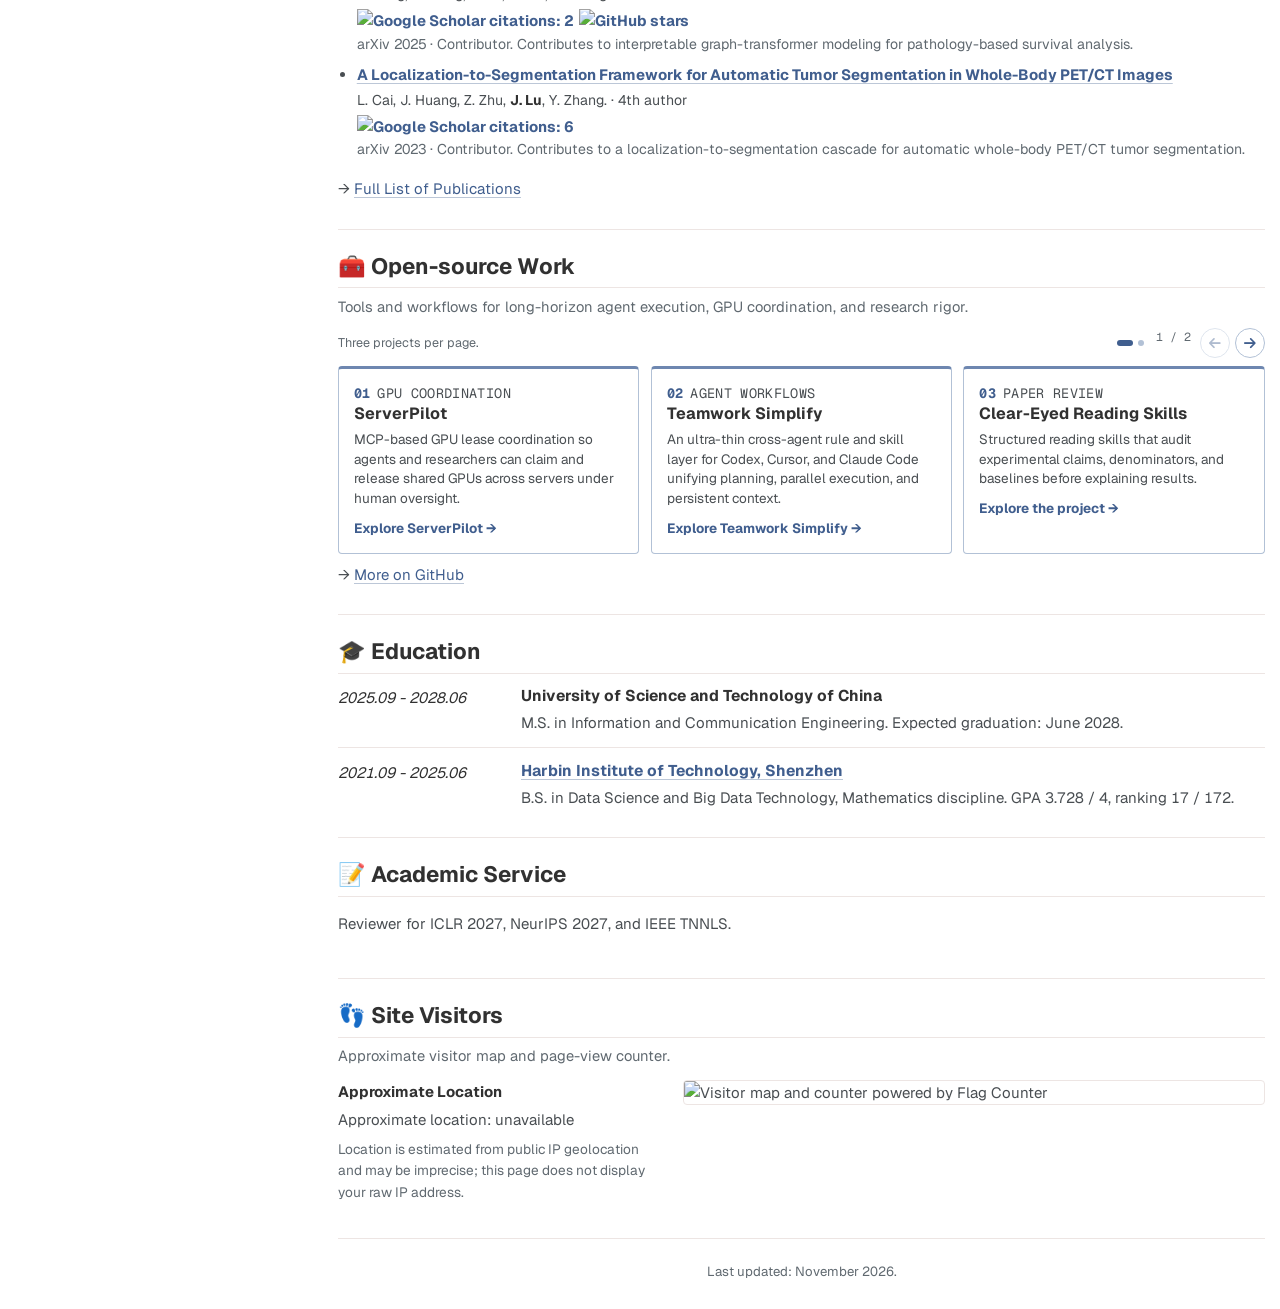
==== commit a2f764d9: "Update Scholar metrics" ====
--- a/index.html
+++ b/index.html
@@ -173,7 +173,7 @@
               <p class="citation-overview">
                 Full list: <a href="https://scholar.google.com/citations?user=wnc_GPkAAAAJ&amp;hl=en" target="_blank" rel="noopener">Google Scholar</a>
                 <a class="metric-link" href="https://scholar.google.com/citations?user=wnc_GPkAAAAJ&amp;hl=en" target="_blank" rel="noopener">
-                  <img src="https://img.shields.io/badge/citations-207-blue?logo=google-scholar&amp;logoColor=white&amp;style=flat-square" alt="Google Scholar citations: 207">
+                  <img src="https://img.shields.io/badge/citations-211-blue?logo=google-scholar&amp;logoColor=white&amp;style=flat-square" alt="Google Scholar citations: 211">
                 </a>
                 <span class="citation-stats">h-index 6 · i10-index 5</span>
               </p>
@@ -266,7 +266,7 @@
                     <p class="authors"><strong>J. Lu</strong>, D. Zhu, H. Shi, L. Cai, G. Tang, Y. Chen, J. Cao, D. Tang, Y. Zhang, Y. Dai, X. Ju†.</p>
                     <div class="pub-metrics" aria-label="Paper metrics">
                       <a class="metric-link" href="https://scholar.google.com/citations?view_op=view_citation&amp;hl=en&amp;user=wnc_GPkAAAAJ&amp;pagesize=100&amp;citation_for_view=wnc_GPkAAAAJ:YsMSGLbcyi4C" target="_blank" rel="noopener">
-                        <img src="https://img.shields.io/badge/citations-18-blue?logo=google-scholar&amp;logoColor=white&amp;style=flat-square" alt="Google Scholar citations: 18">
+                        <img src="https://img.shields.io/badge/citations-22-blue?logo=google-scholar&amp;logoColor=white&amp;style=flat-square" alt="Google Scholar citations: 22">
                       </a>
                       <a class="metric-link" href="https://huggingface.co/papers/2606.20545" target="_blank" rel="noopener">
                         <img src="https://img.shields.io/badge/dynamic/json?style=flat-square&amp;label=HF%20votes&amp;query=upvotes&amp;url=https%3A%2F%2Fhuggingface.co%2Fapi%2Fpapers%2F2606.20545&amp;color=405e8e" alt="Hugging Face votes">
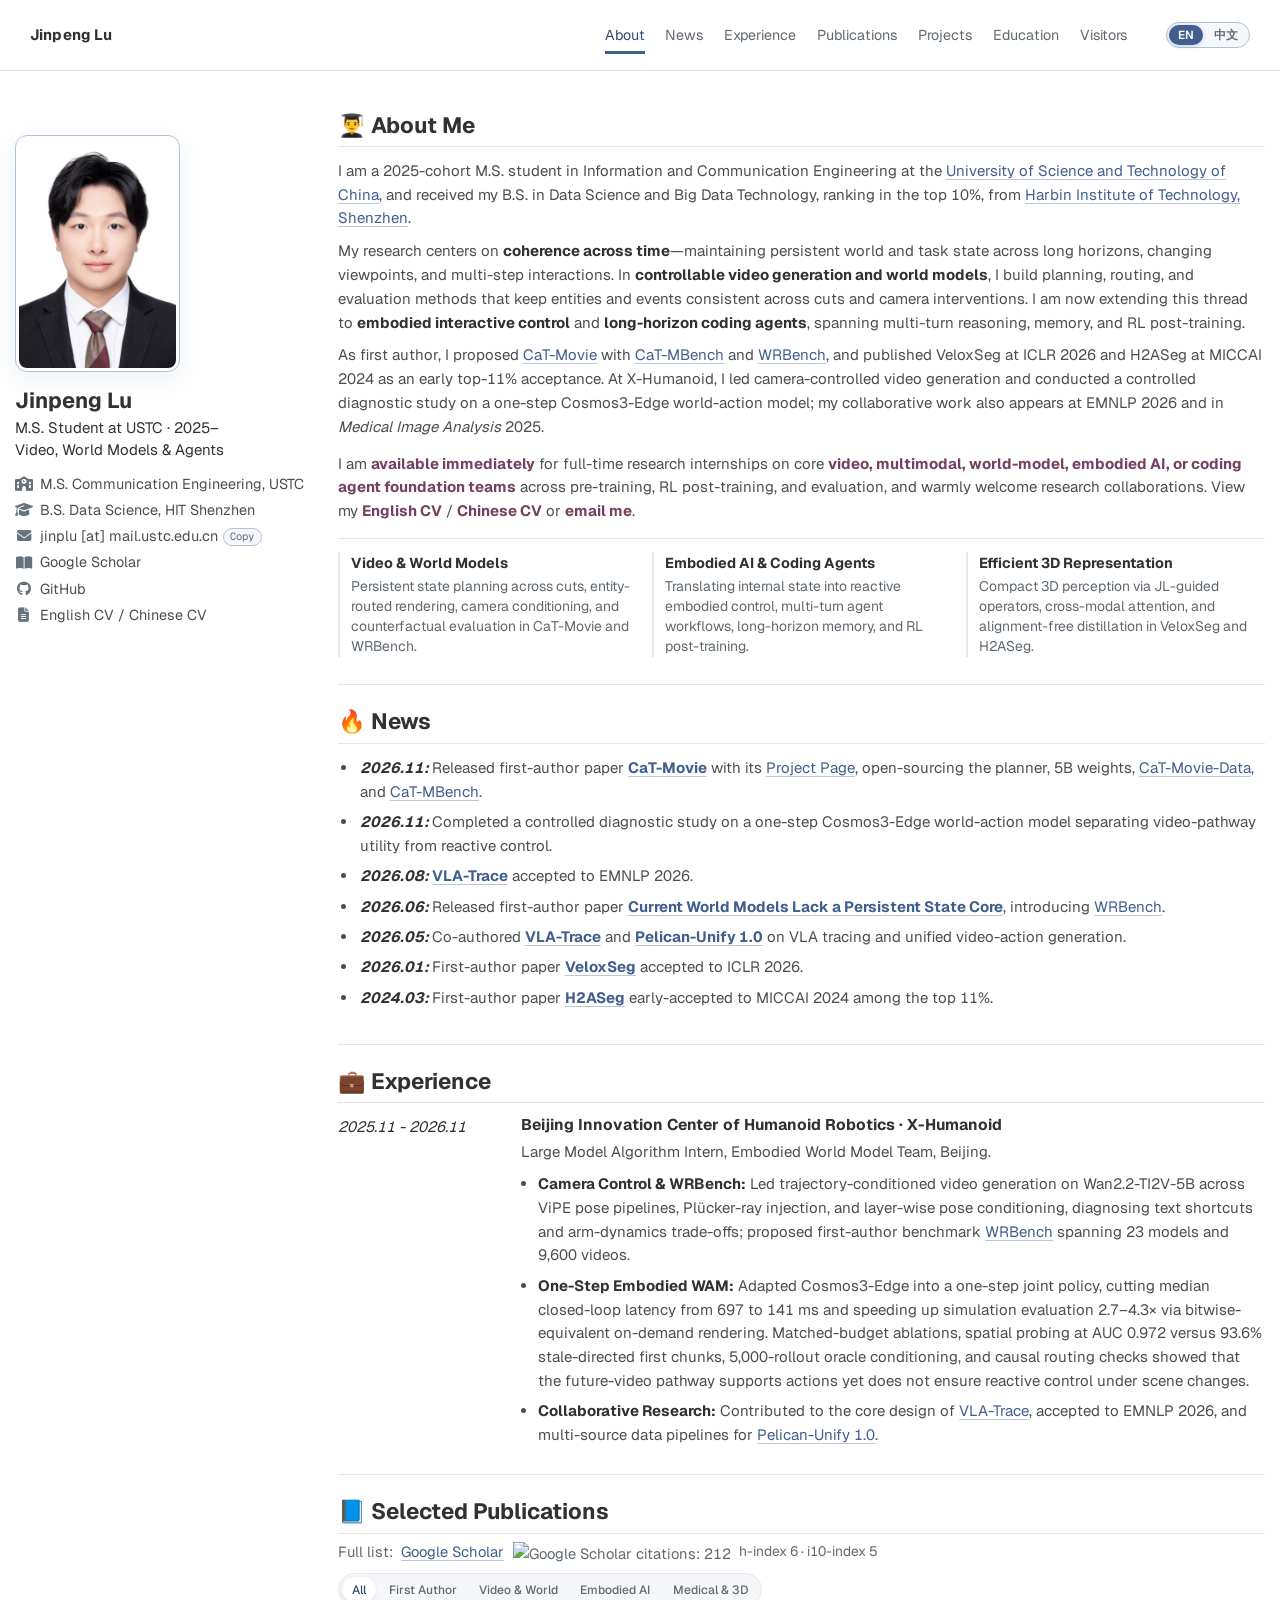
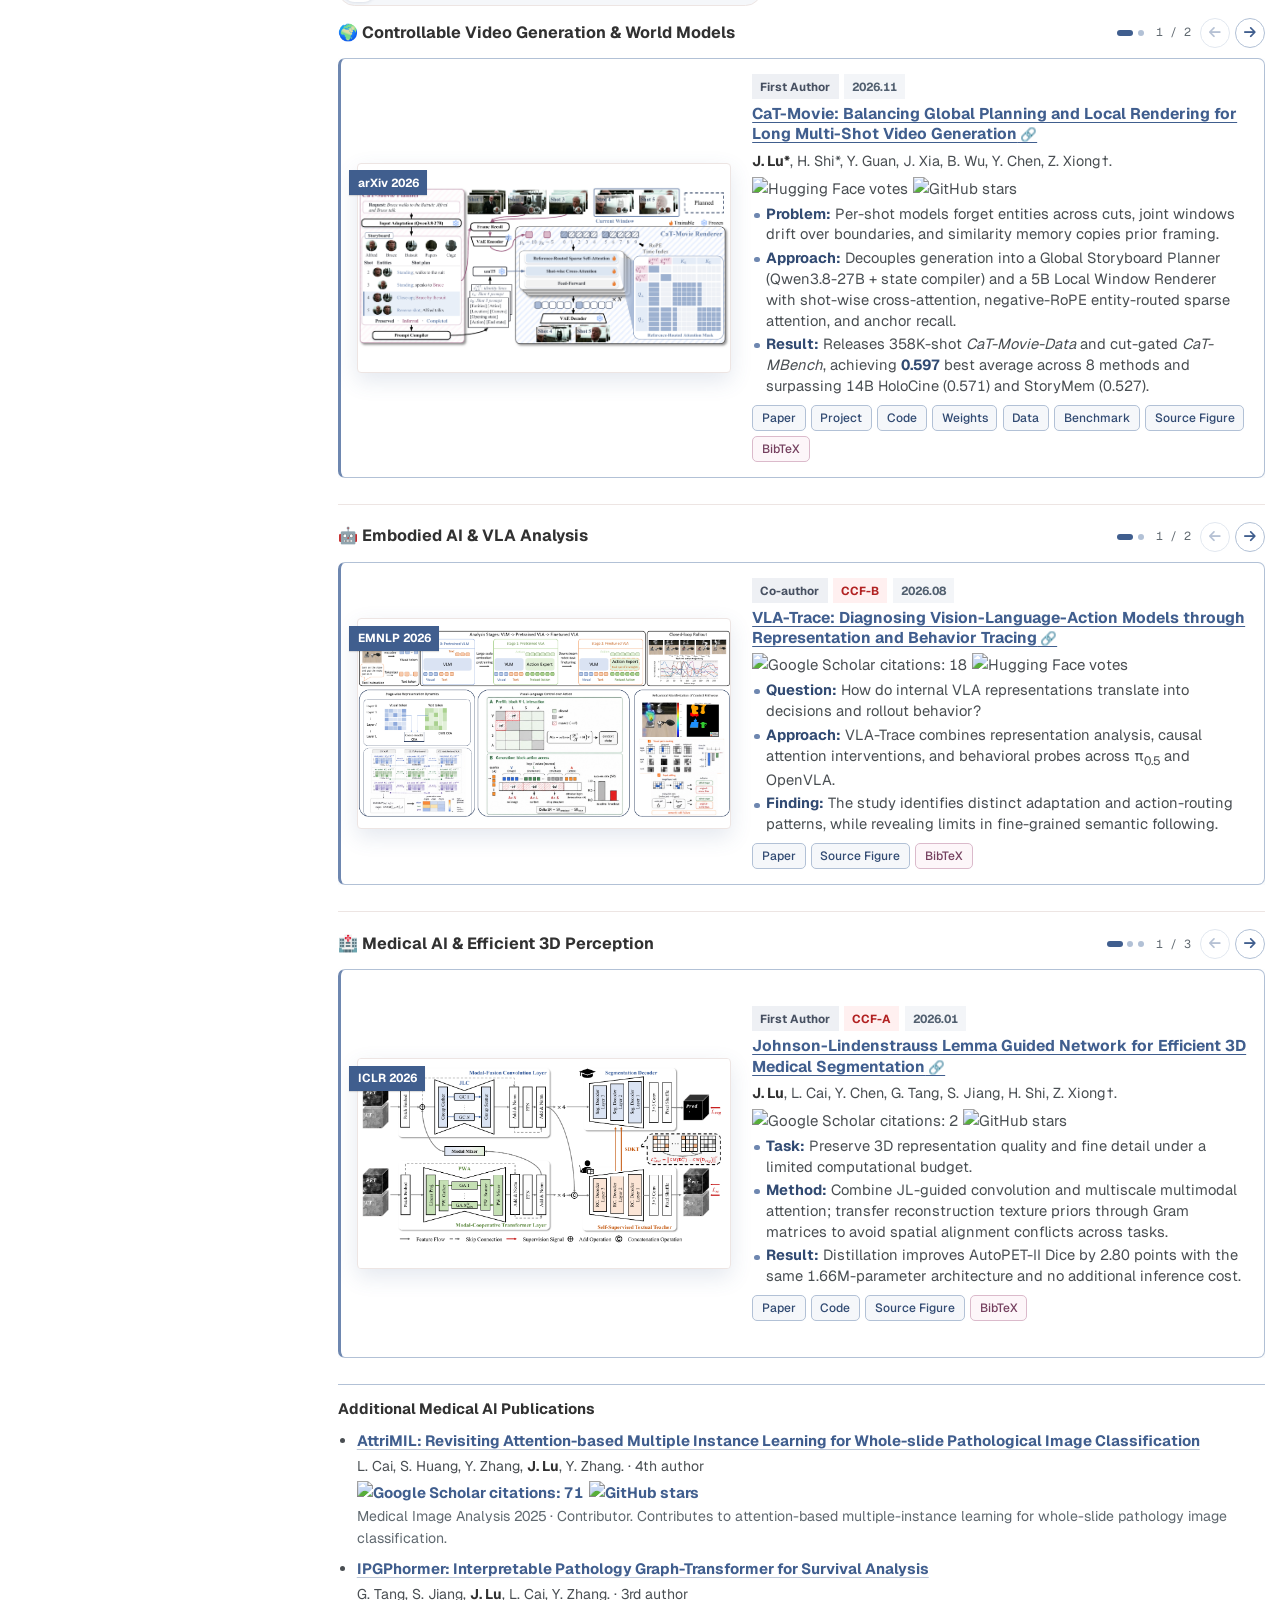
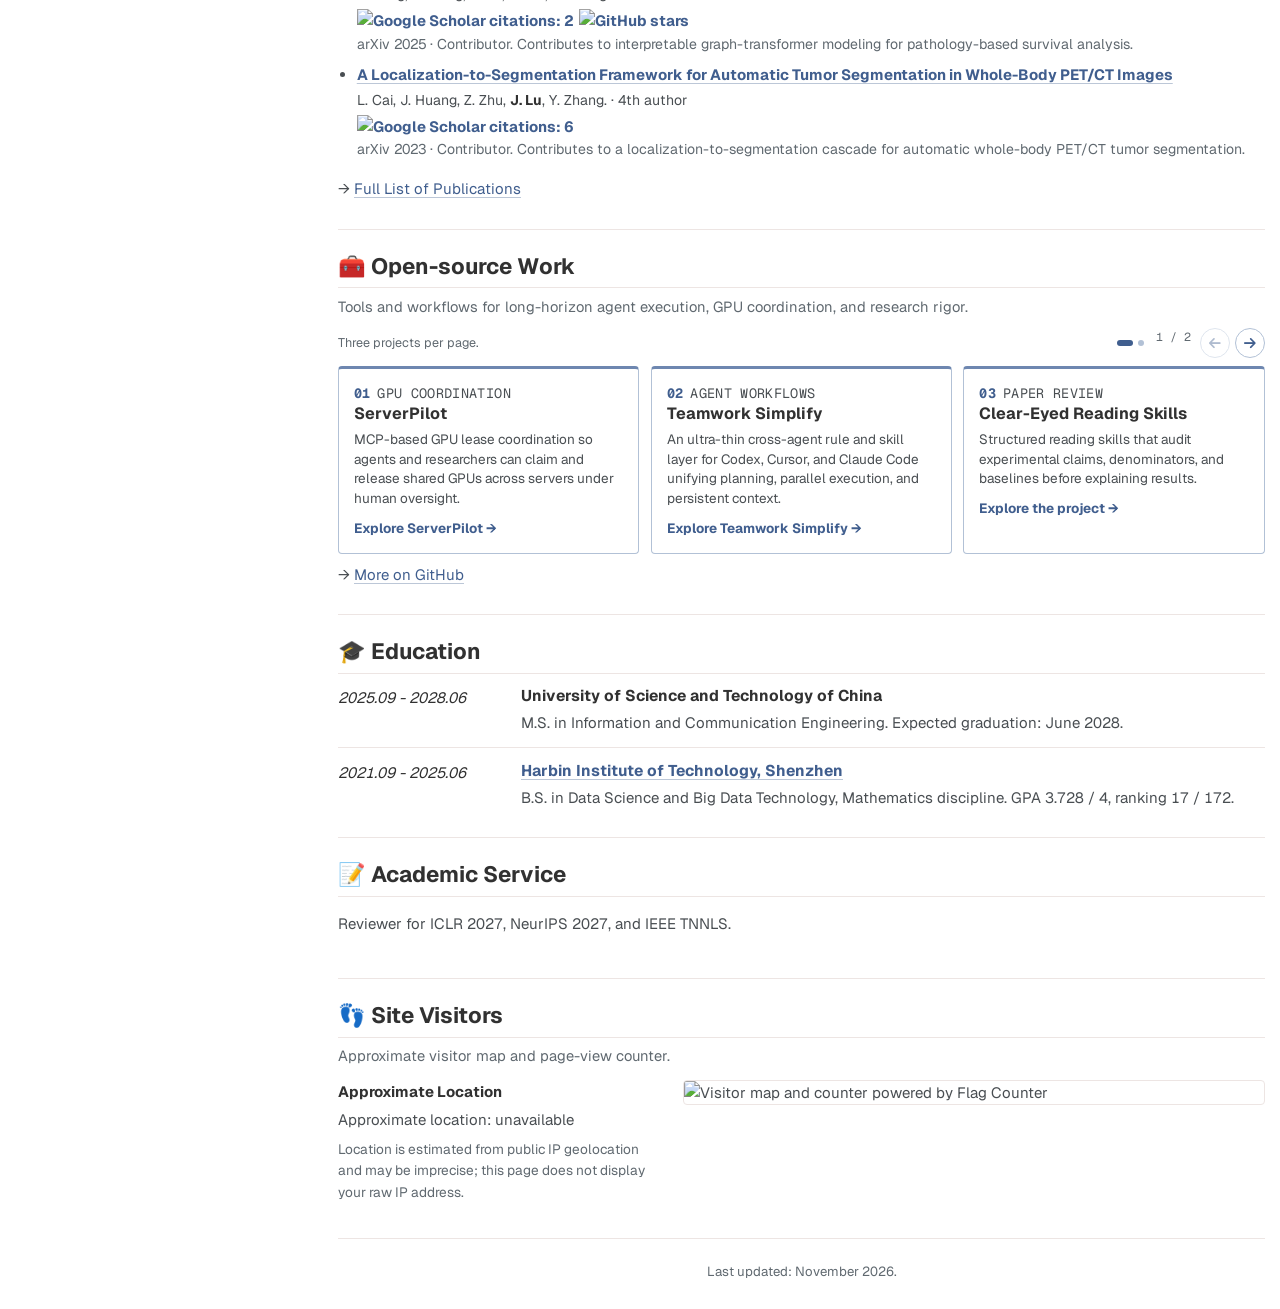
==== commit a8caa185: "Update Scholar metrics" ====
--- a/index.html
+++ b/index.html
@@ -173,7 +173,7 @@
               <p class="citation-overview">
                 Full list: <a href="https://scholar.google.com/citations?user=wnc_GPkAAAAJ&amp;hl=en" target="_blank" rel="noopener">Google Scholar</a>
                 <a class="metric-link" href="https://scholar.google.com/citations?user=wnc_GPkAAAAJ&amp;hl=en" target="_blank" rel="noopener">
-                  <img src="https://img.shields.io/badge/citations-211-blue?logo=google-scholar&amp;logoColor=white&amp;style=flat-square" alt="Google Scholar citations: 211">
+                  <img src="https://img.shields.io/badge/citations-212-blue?logo=google-scholar&amp;logoColor=white&amp;style=flat-square" alt="Google Scholar citations: 212">
                 </a>
                 <span class="citation-stats">h-index 6 · i10-index 5</span>
               </p>
@@ -266,7 +266,7 @@
                     <p class="authors"><strong>J. Lu</strong>, D. Zhu, H. Shi, L. Cai, G. Tang, Y. Chen, J. Cao, D. Tang, Y. Zhang, Y. Dai, X. Ju†.</p>
                     <div class="pub-metrics" aria-label="Paper metrics">
                       <a class="metric-link" href="https://scholar.google.com/citations?view_op=view_citation&amp;hl=en&amp;user=wnc_GPkAAAAJ&amp;pagesize=100&amp;citation_for_view=wnc_GPkAAAAJ:YsMSGLbcyi4C" target="_blank" rel="noopener">
-                        <img src="https://img.shields.io/badge/citations-22-blue?logo=google-scholar&amp;logoColor=white&amp;style=flat-square" alt="Google Scholar citations: 22">
+                        <img src="https://img.shields.io/badge/citations-23-blue?logo=google-scholar&amp;logoColor=white&amp;style=flat-square" alt="Google Scholar citations: 23">
                       </a>
                       <a class="metric-link" href="https://huggingface.co/papers/2606.20545" target="_blank" rel="noopener">
                         <img src="https://img.shields.io/badge/dynamic/json?style=flat-square&amp;label=HF%20votes&amp;query=upvotes&amp;url=https%3A%2F%2Fhuggingface.co%2Fapi%2Fpapers%2F2606.20545&amp;color=405e8e" alt="Hugging Face votes">
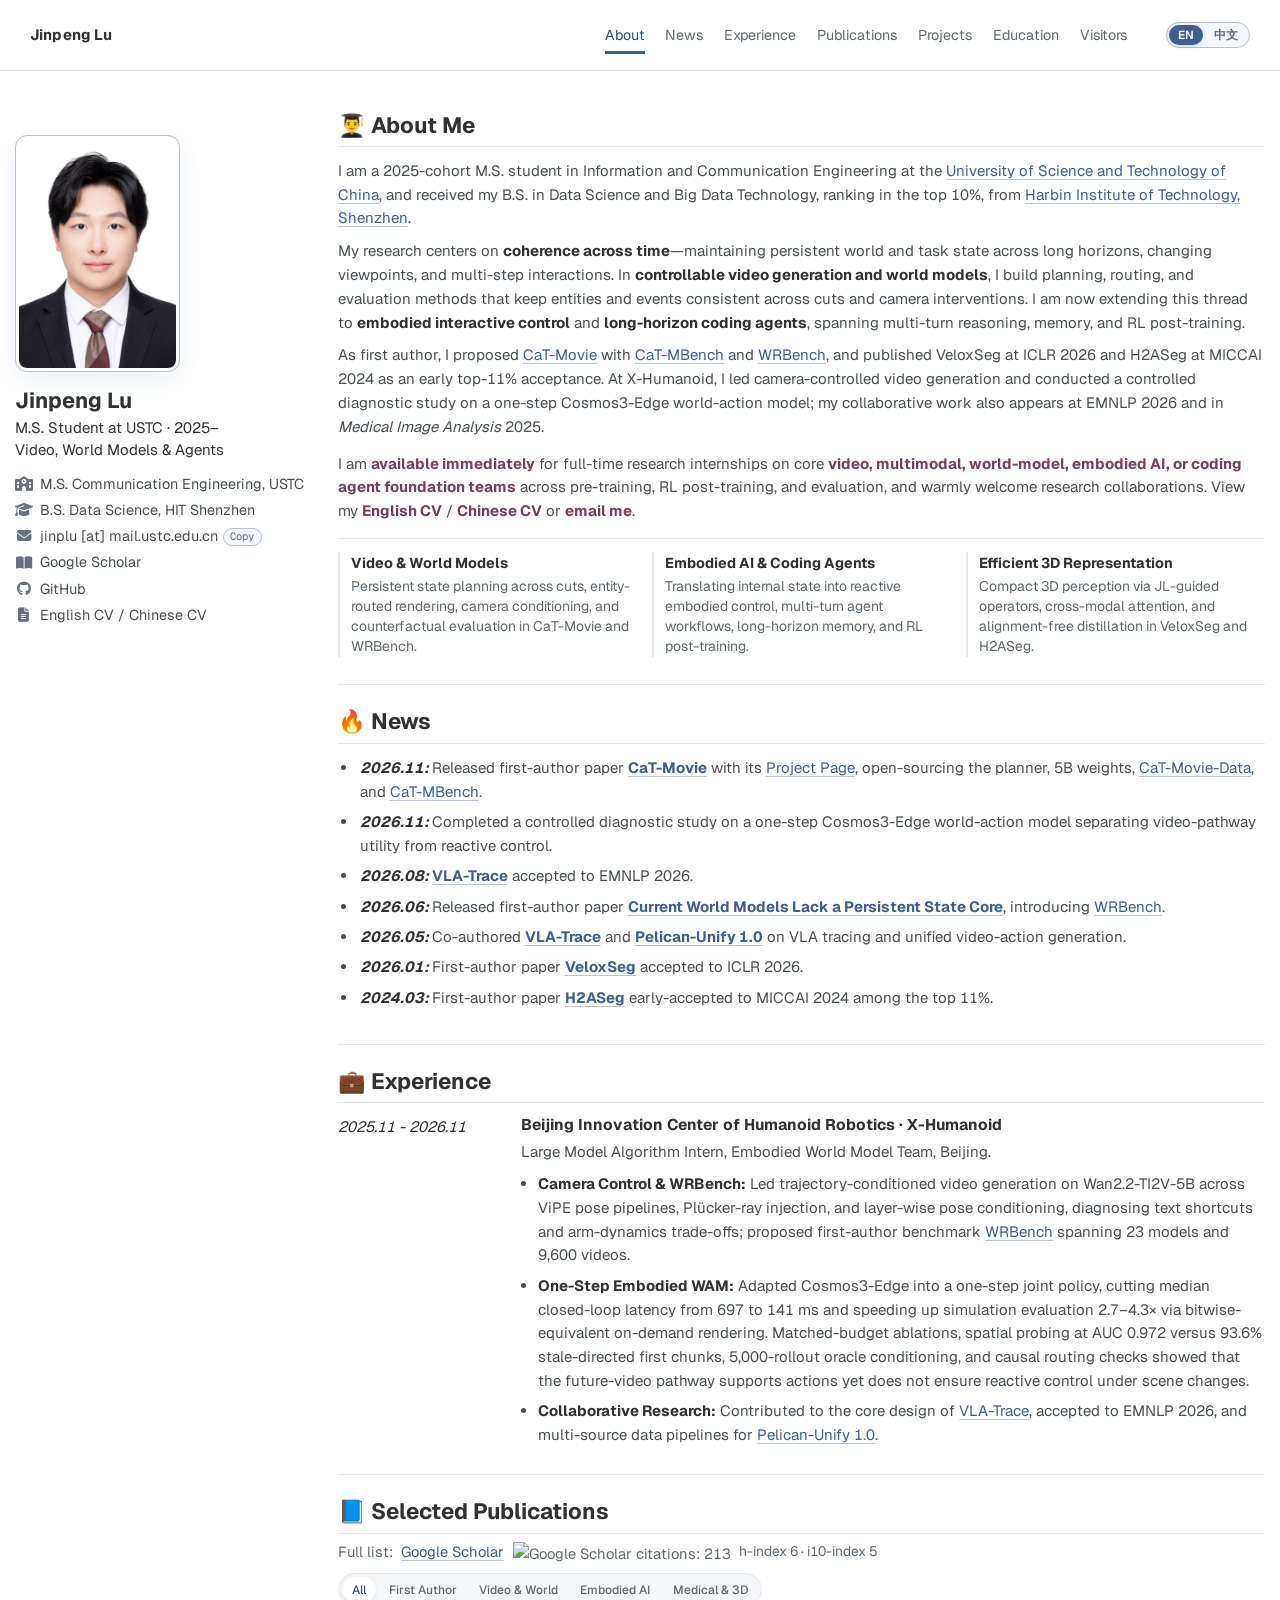
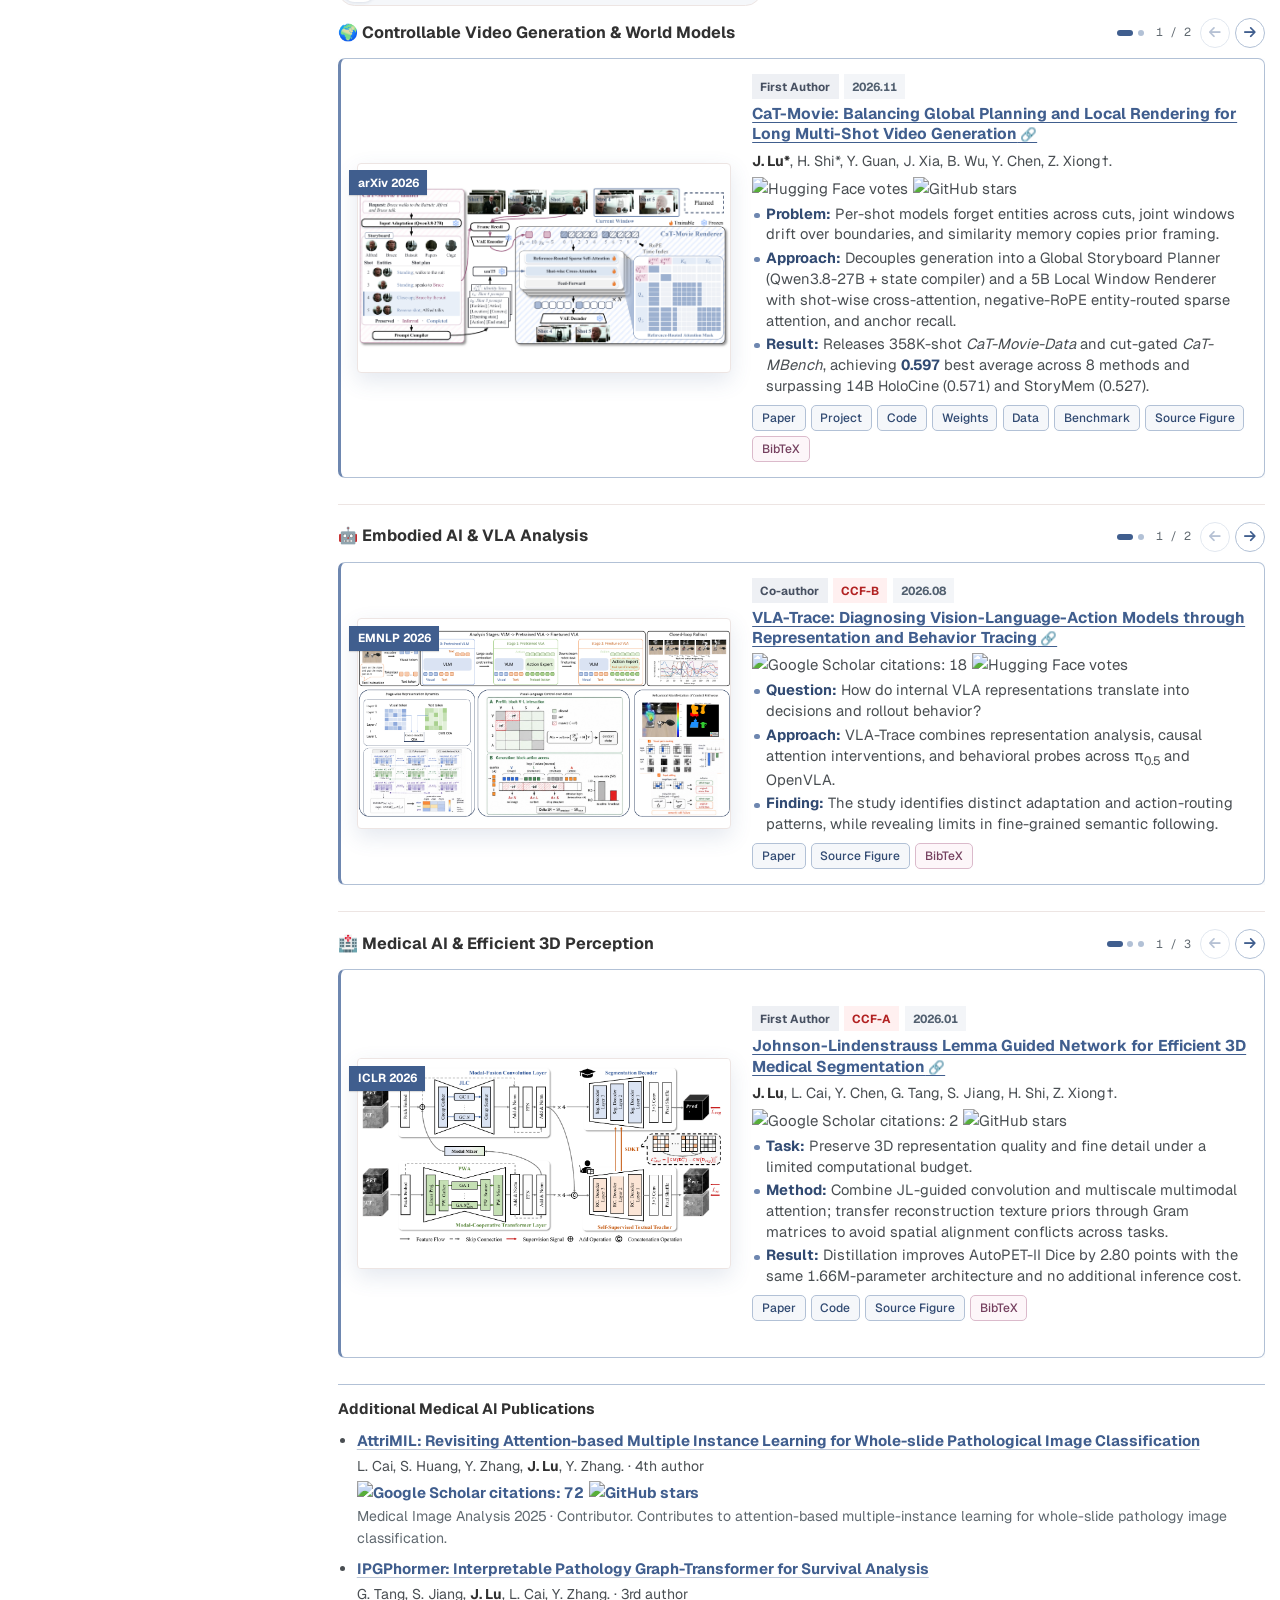
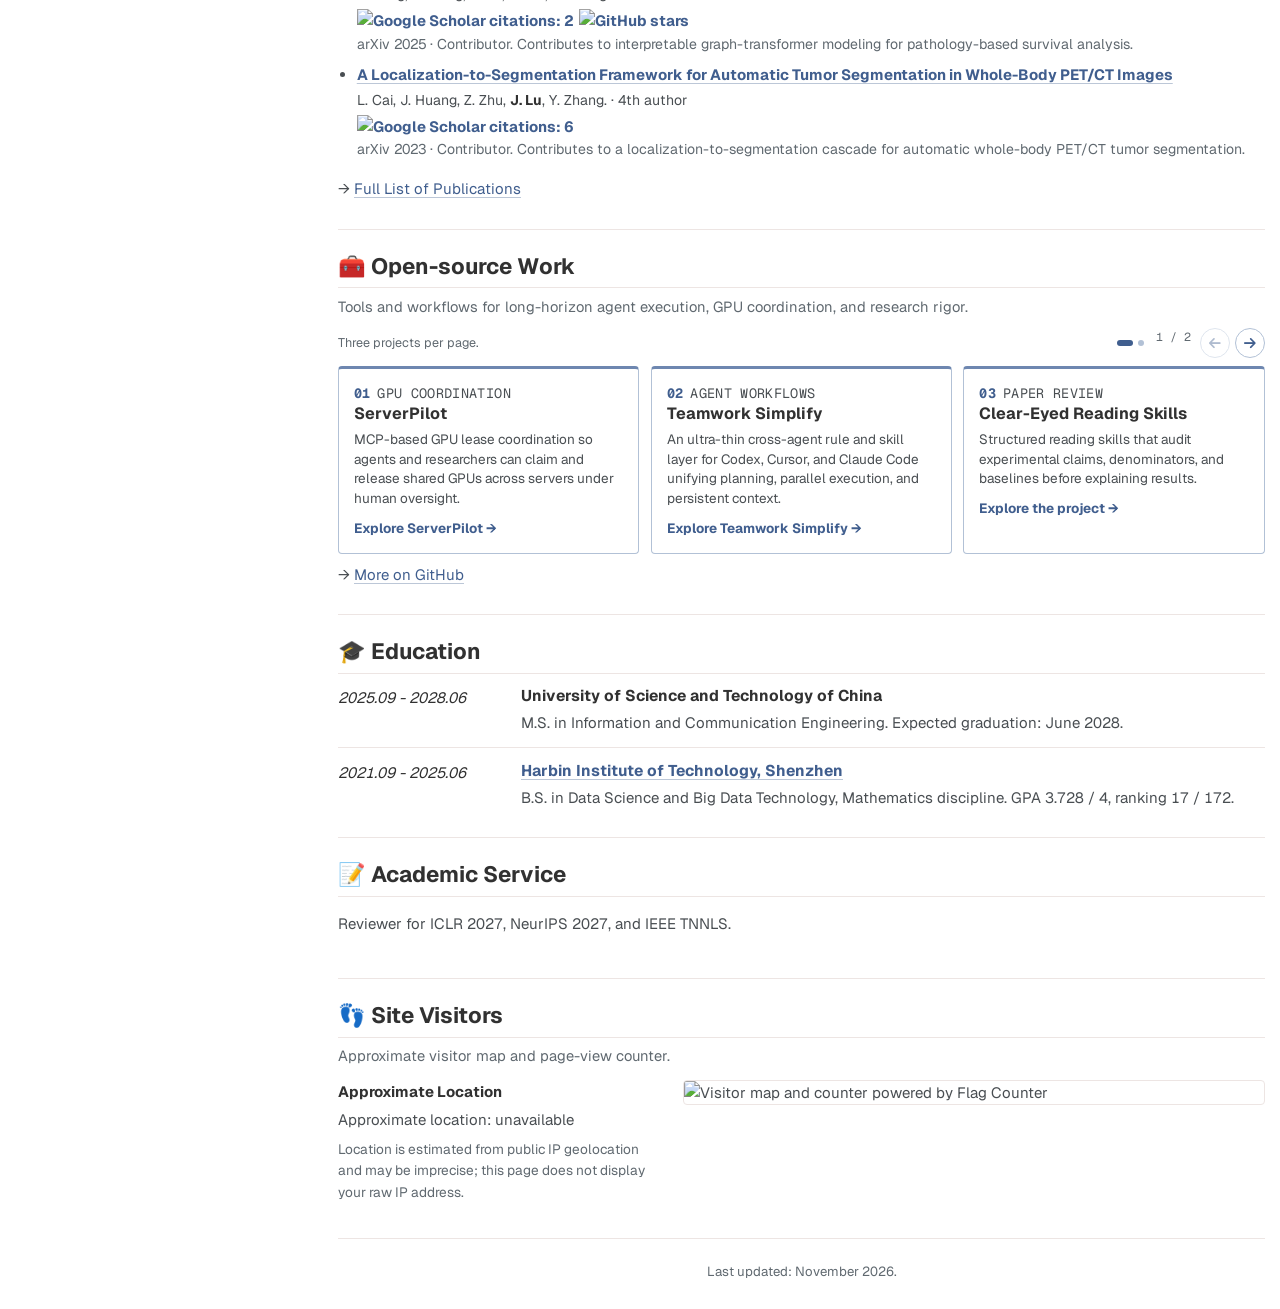
==== commit e0794f0e: "Update Scholar metrics" ====
--- a/index.html
+++ b/index.html
@@ -173,7 +173,7 @@
               <p class="citation-overview">
                 Full list: <a href="https://scholar.google.com/citations?user=wnc_GPkAAAAJ&amp;hl=en" target="_blank" rel="noopener">Google Scholar</a>
                 <a class="metric-link" href="https://scholar.google.com/citations?user=wnc_GPkAAAAJ&amp;hl=en" target="_blank" rel="noopener">
-                  <img src="https://img.shields.io/badge/citations-212-blue?logo=google-scholar&amp;logoColor=white&amp;style=flat-square" alt="Google Scholar citations: 212">
+                  <img src="https://img.shields.io/badge/citations-213-blue?logo=google-scholar&amp;logoColor=white&amp;style=flat-square" alt="Google Scholar citations: 213">
                 </a>
                 <span class="citation-stats">h-index 6 · i10-index 5</span>
               </p>
@@ -574,7 +574,7 @@
                     <span class="additional-authors">L. Cai, S. Huang, Y. Zhang, <strong>J. Lu</strong>, Y. Zhang. · 4th author</span>
                     <div class="pub-metrics" aria-label="Paper metrics">
                       <a class="metric-link" href="https://scholar.google.com/citations?view_op=view_citation&amp;hl=en&amp;user=wnc_GPkAAAAJ&amp;pagesize=100&amp;citation_for_view=wnc_GPkAAAAJ:d1gkVwhDpl0C" target="_blank" rel="noopener">
-                        <img src="https://img.shields.io/badge/citations-71-blue?logo=google-scholar&amp;logoColor=white&amp;style=flat-square" alt="Google Scholar citations: 71">
+                        <img src="https://img.shields.io/badge/citations-72-blue?logo=google-scholar&amp;logoColor=white&amp;style=flat-square" alt="Google Scholar citations: 72">
                       </a>
                       <a class="metric-link" href="https://github.com/MedCAI/AttriMIL" target="_blank" rel="noopener">
                         <img src="https://img.shields.io/github/stars/MedCAI/AttriMIL?style=flat-square&amp;label=Stars&amp;color=405e8e" alt="GitHub stars">
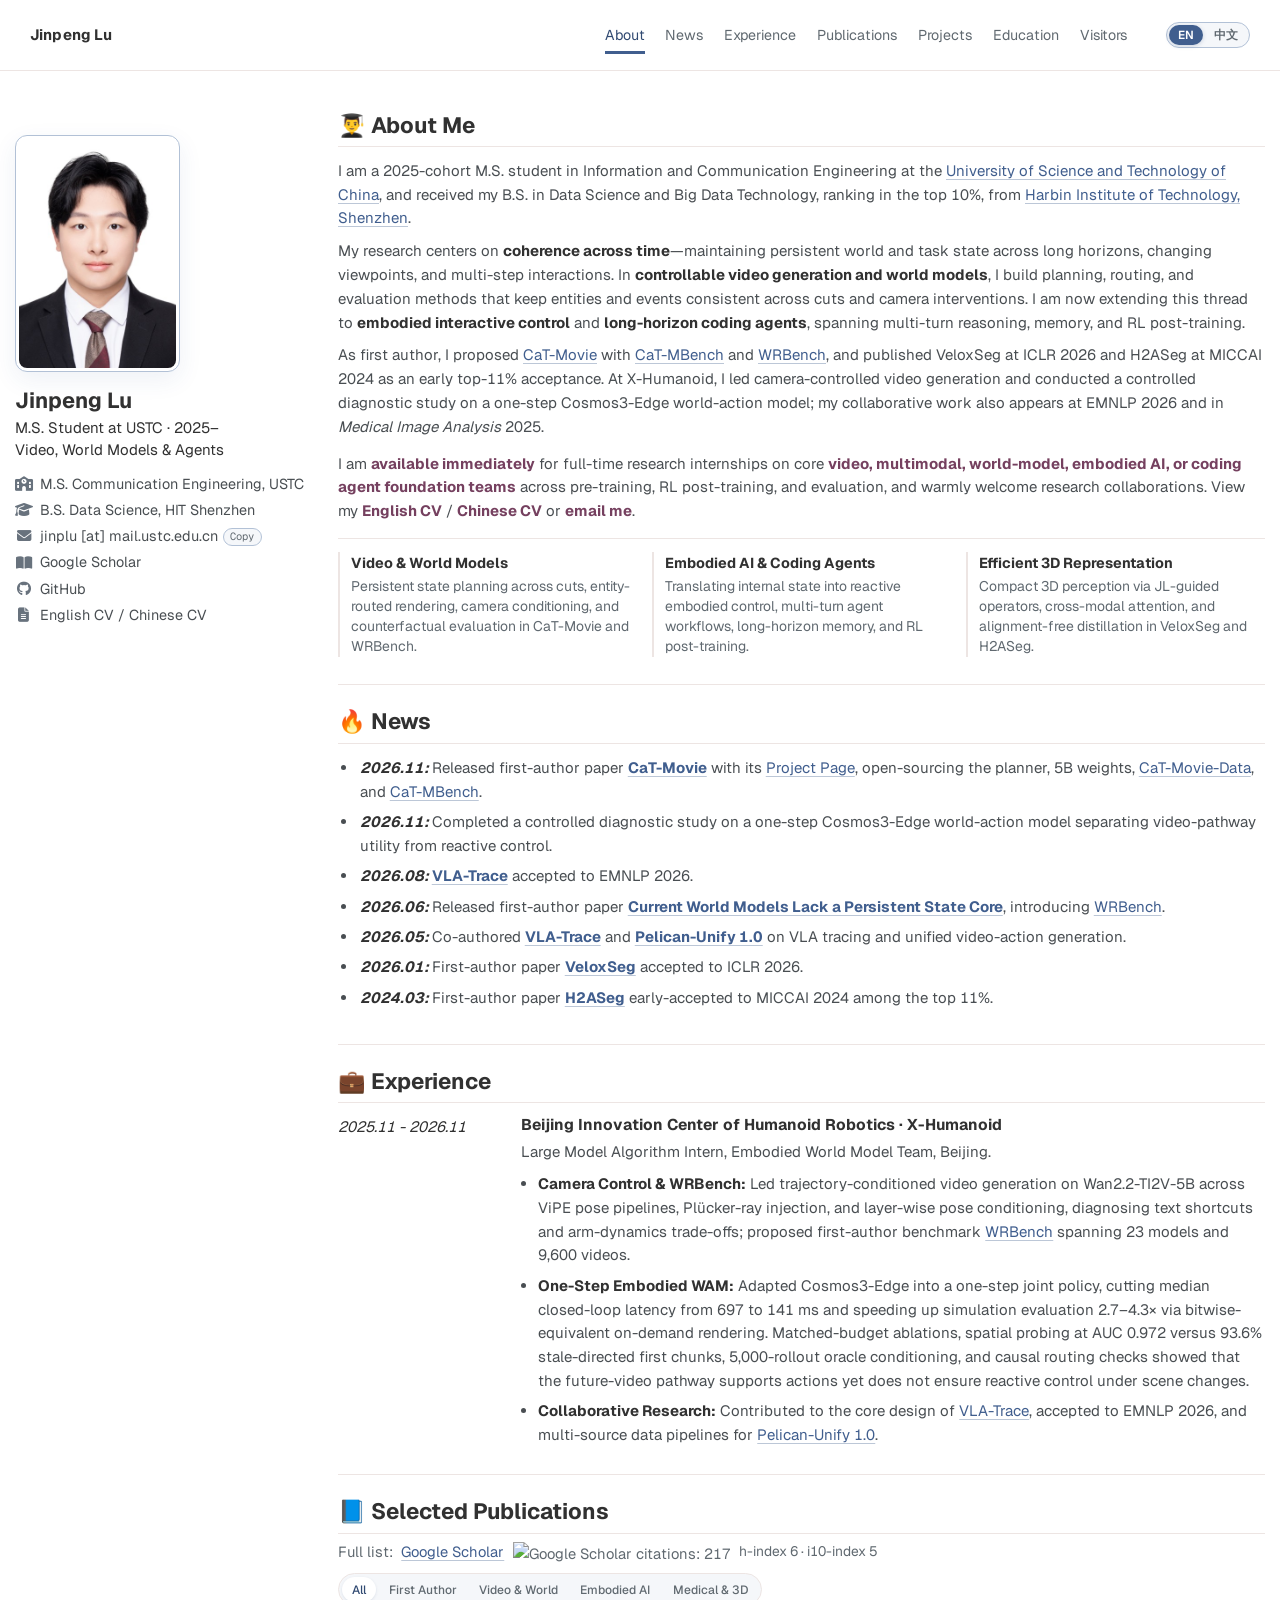
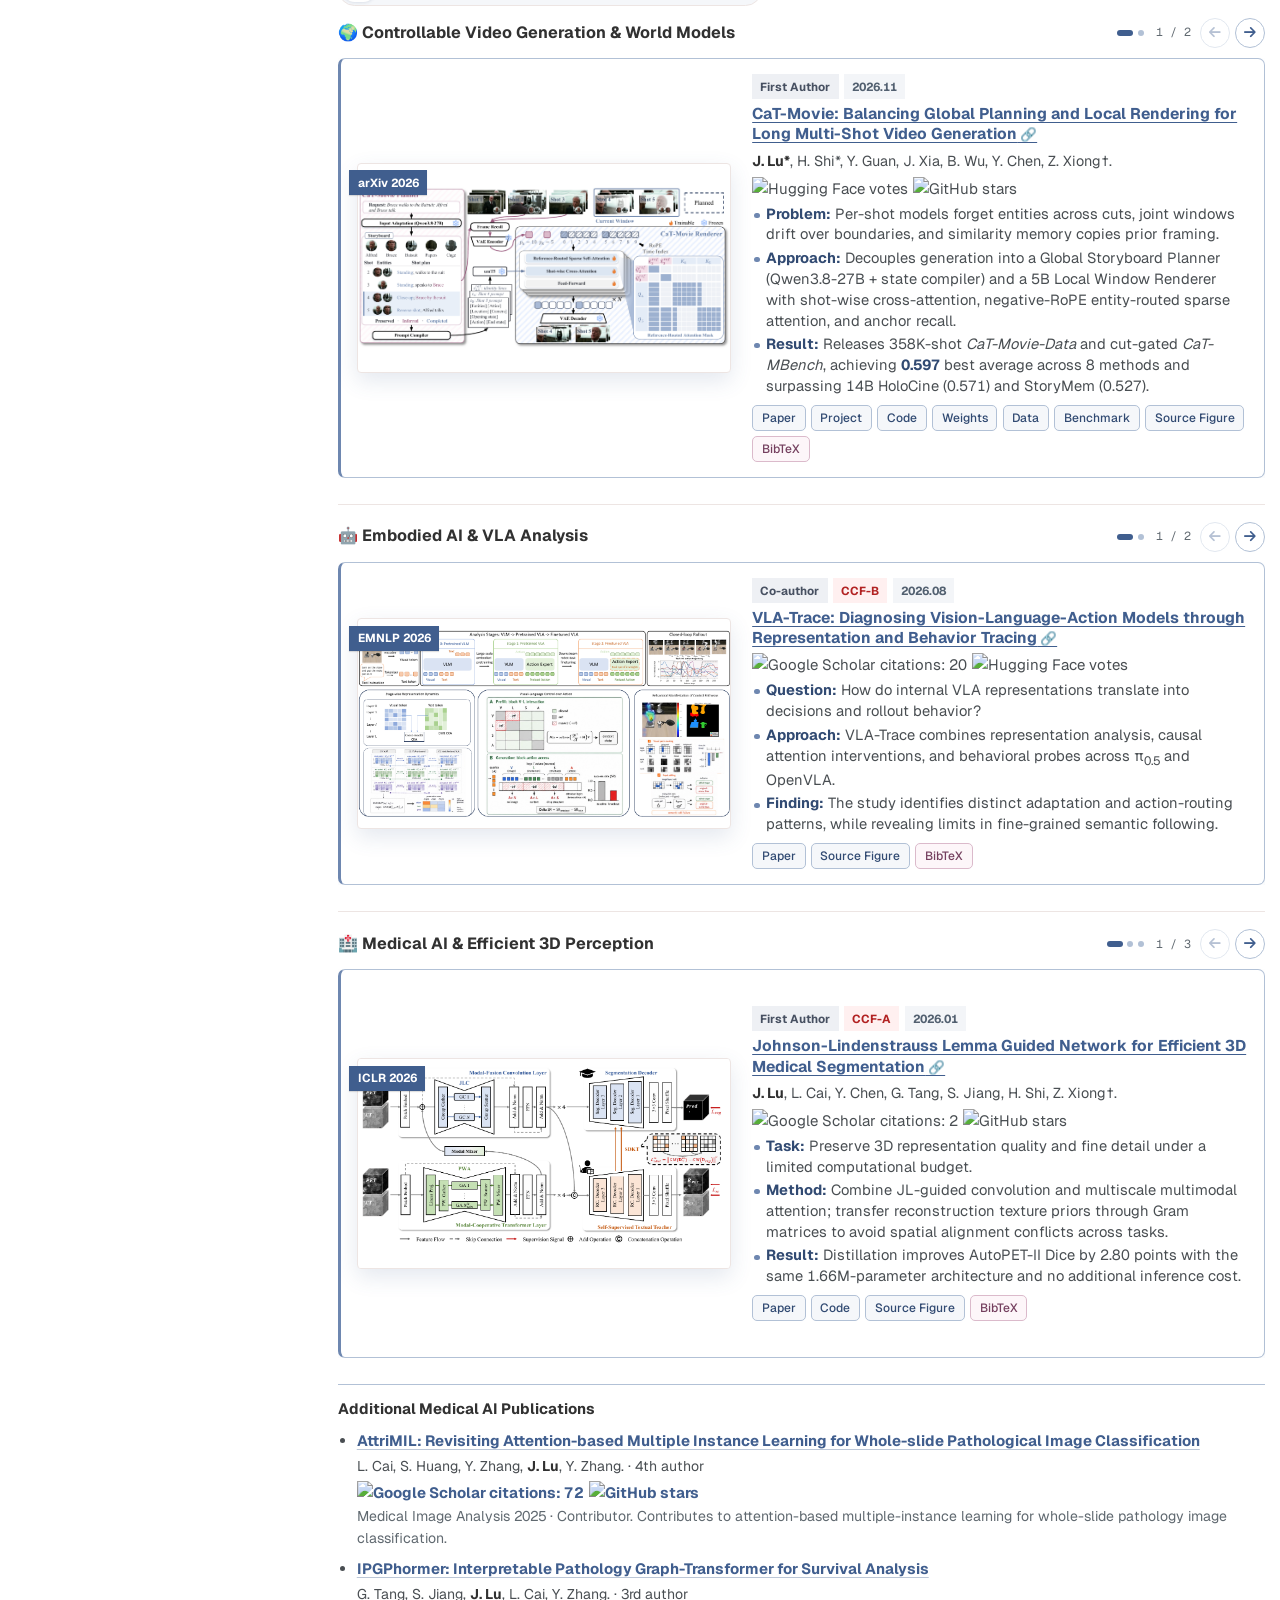
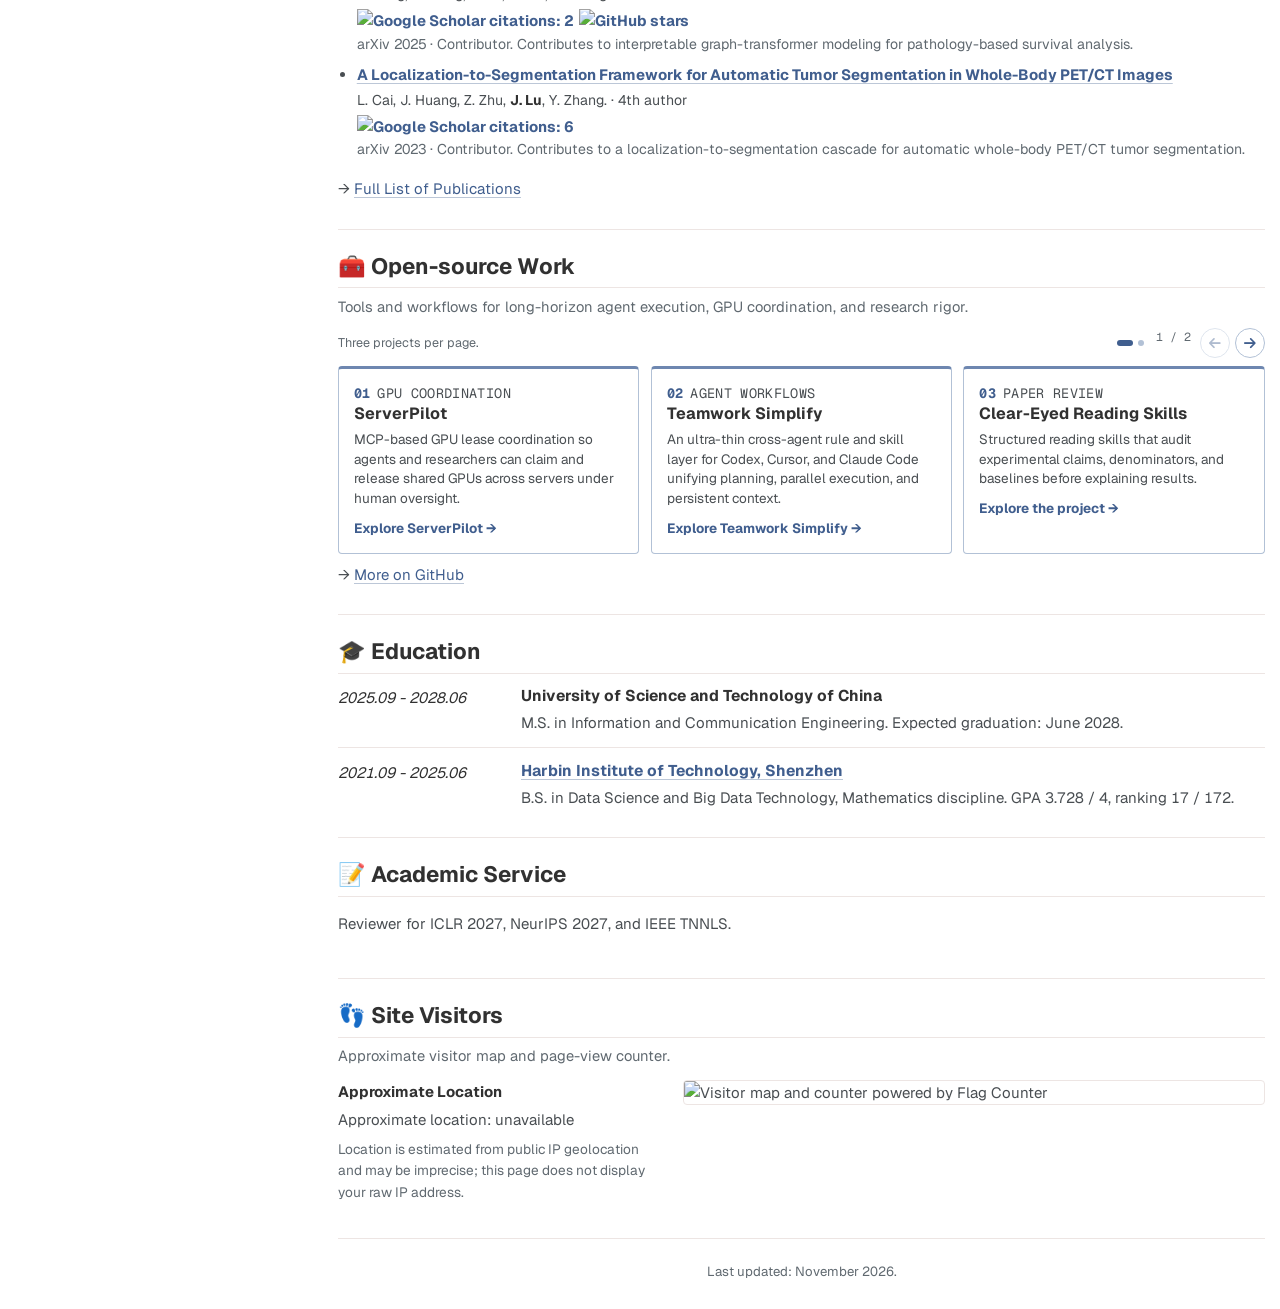
==== commit 519e9710: "Update Scholar metrics" ====
--- a/index.html
+++ b/index.html
@@ -173,7 +173,7 @@
               <p class="citation-overview">
                 Full list: <a href="https://scholar.google.com/citations?user=wnc_GPkAAAAJ&amp;hl=en" target="_blank" rel="noopener">Google Scholar</a>
                 <a class="metric-link" href="https://scholar.google.com/citations?user=wnc_GPkAAAAJ&amp;hl=en" target="_blank" rel="noopener">
-                  <img src="https://img.shields.io/badge/citations-213-blue?logo=google-scholar&amp;logoColor=white&amp;style=flat-square" alt="Google Scholar citations: 213">
+                  <img src="https://img.shields.io/badge/citations-217-blue?logo=google-scholar&amp;logoColor=white&amp;style=flat-square" alt="Google Scholar citations: 217">
                 </a>
                 <span class="citation-stats">h-index 6 · i10-index 5</span>
               </p>
@@ -266,7 +266,7 @@
                     <p class="authors"><strong>J. Lu</strong>, D. Zhu, H. Shi, L. Cai, G. Tang, Y. Chen, J. Cao, D. Tang, Y. Zhang, Y. Dai, X. Ju†.</p>
                     <div class="pub-metrics" aria-label="Paper metrics">
                       <a class="metric-link" href="https://scholar.google.com/citations?view_op=view_citation&amp;hl=en&amp;user=wnc_GPkAAAAJ&amp;pagesize=100&amp;citation_for_view=wnc_GPkAAAAJ:YsMSGLbcyi4C" target="_blank" rel="noopener">
-                        <img src="https://img.shields.io/badge/citations-23-blue?logo=google-scholar&amp;logoColor=white&amp;style=flat-square" alt="Google Scholar citations: 23">
+                        <img src="https://img.shields.io/badge/citations-25-blue?logo=google-scholar&amp;logoColor=white&amp;style=flat-square" alt="Google Scholar citations: 25">
                       </a>
                       <a class="metric-link" href="https://huggingface.co/papers/2606.20545" target="_blank" rel="noopener">
                         <img src="https://img.shields.io/badge/dynamic/json?style=flat-square&amp;label=HF%20votes&amp;query=upvotes&amp;url=https%3A%2F%2Fhuggingface.co%2Fapi%2Fpapers%2F2606.20545&amp;color=405e8e" alt="Hugging Face votes">
@@ -334,7 +334,7 @@
                     <h3><a href="https://arxiv.org/abs/2605.30117" target="_blank" rel="noopener">VLA-Trace: Diagnosing Vision-Language-Action Models through Representation and Behavior Tracing</a></h3>
                     <div class="pub-metrics" aria-label="Paper metrics">
                       <a class="metric-link" href="https://scholar.google.com/citations?view_op=view_citation&amp;hl=en&amp;user=wnc_GPkAAAAJ&amp;pagesize=100&amp;citation_for_view=wnc_GPkAAAAJ:W7OEmFMy1HYC" target="_blank" rel="noopener">
-                        <img src="https://img.shields.io/badge/citations-18-blue?logo=google-scholar&amp;logoColor=white&amp;style=flat-square" alt="Google Scholar citations: 18">
+                        <img src="https://img.shields.io/badge/citations-20-blue?logo=google-scholar&amp;logoColor=white&amp;style=flat-square" alt="Google Scholar citations: 20">
                       </a>
                       <a class="metric-link" href="https://huggingface.co/papers/2605.30117" target="_blank" rel="noopener">
                         <img src="https://img.shields.io/badge/dynamic/json?style=flat-square&amp;label=HF%20votes&amp;query=upvotes&amp;url=https%3A%2F%2Fhuggingface.co%2Fapi%2Fpapers%2F2605.30117&amp;color=405e8e" alt="Hugging Face votes">
